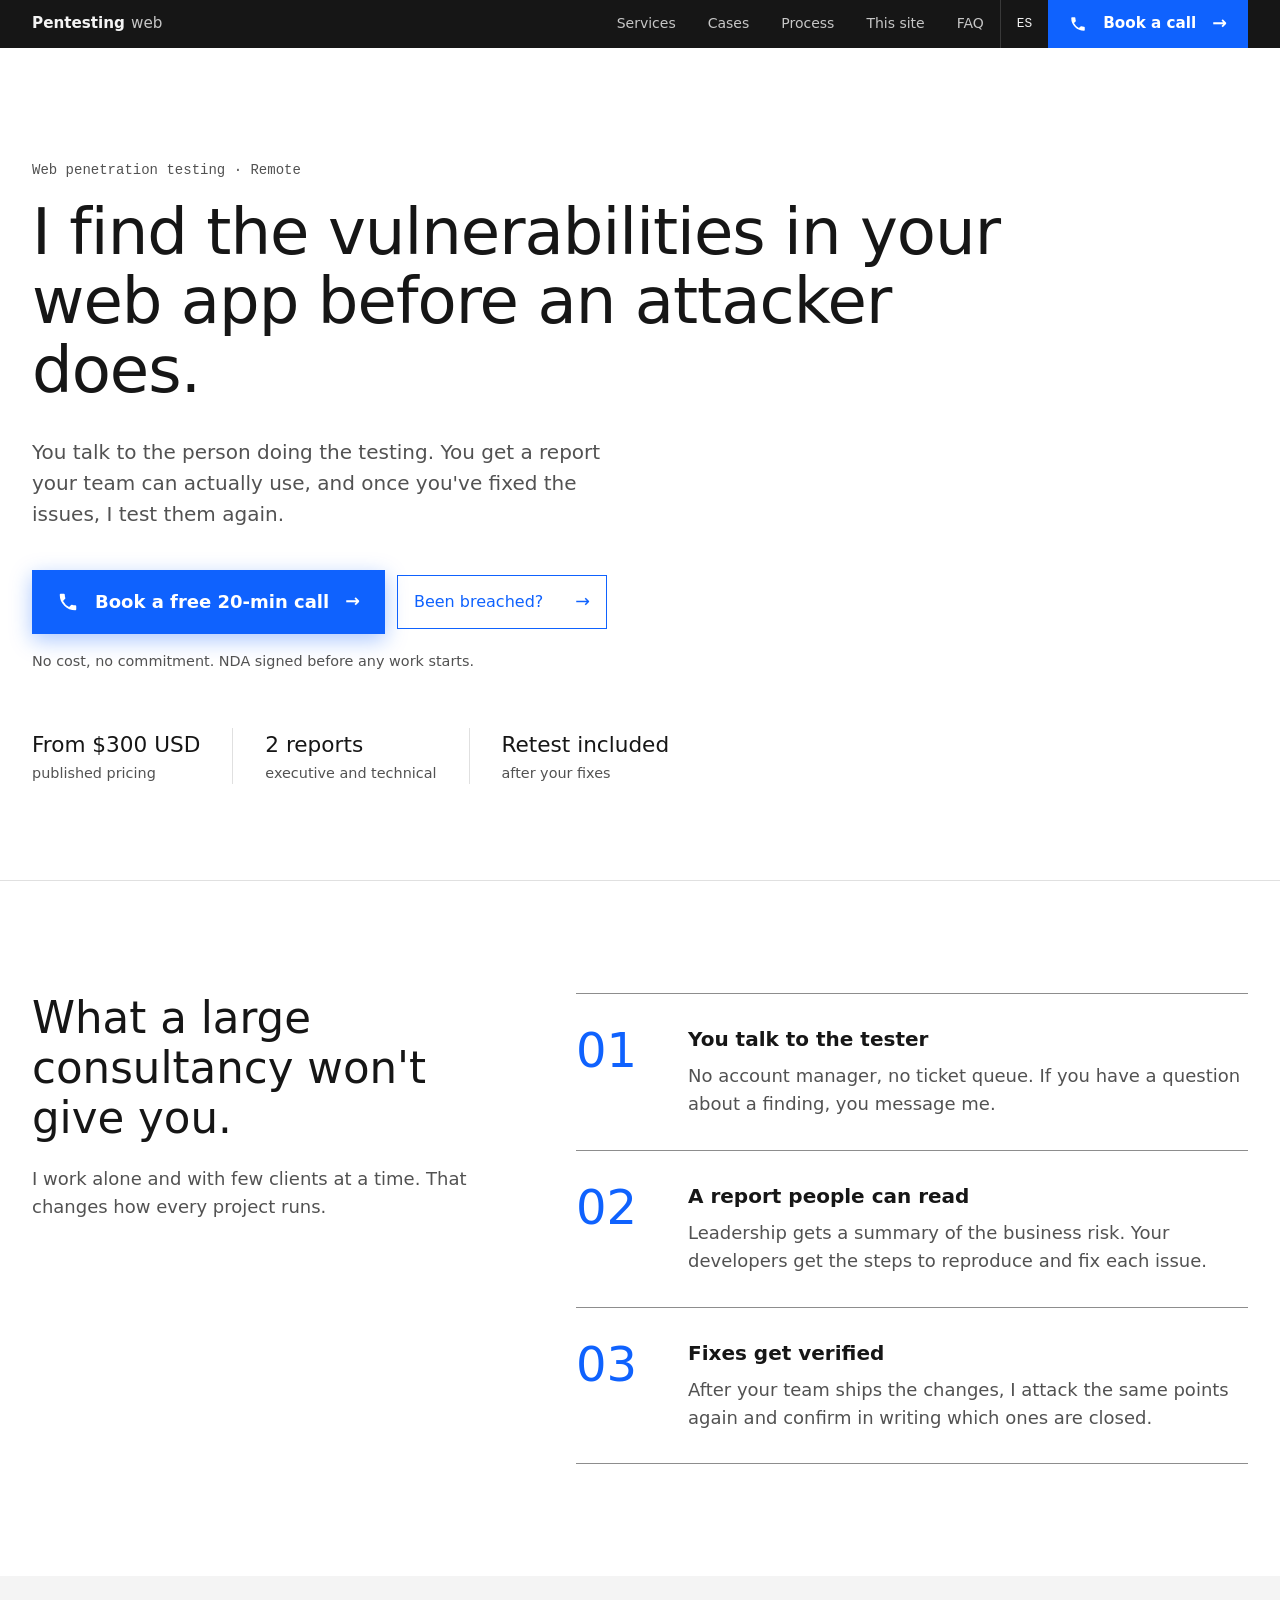
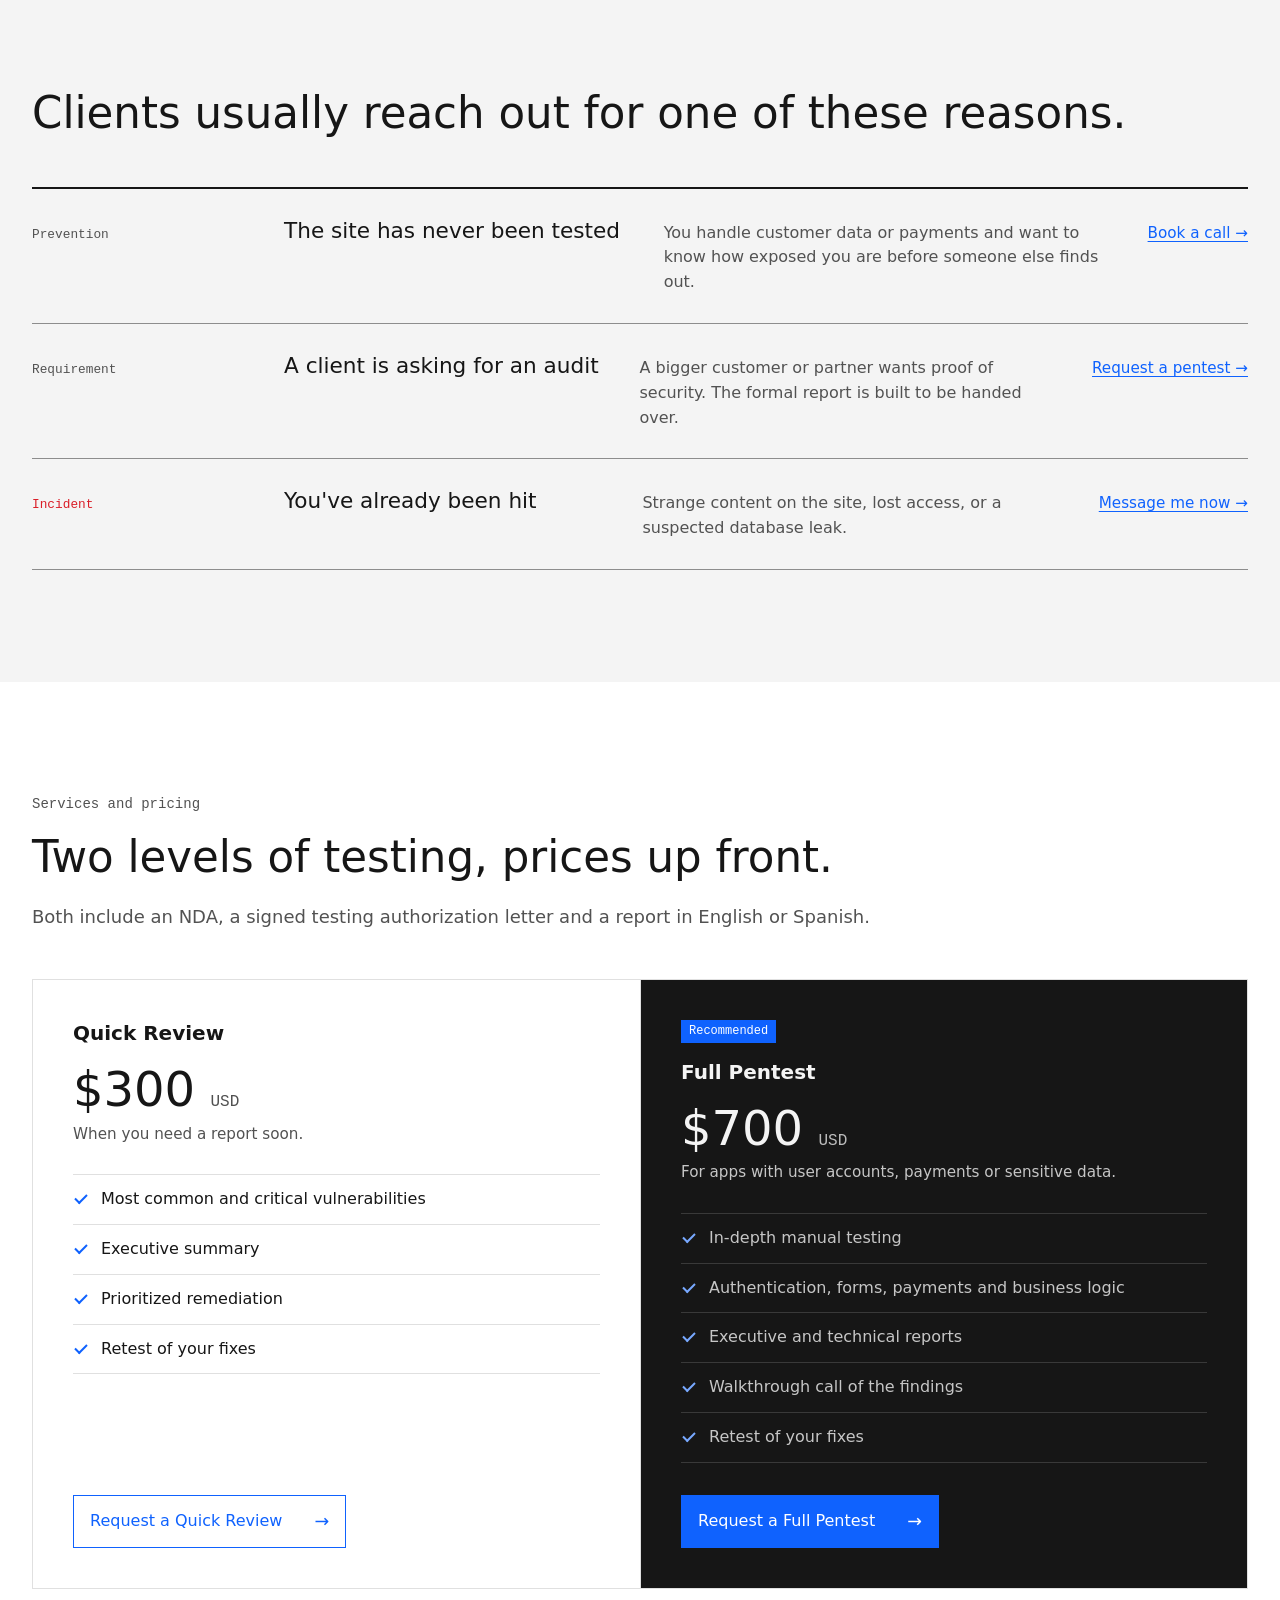
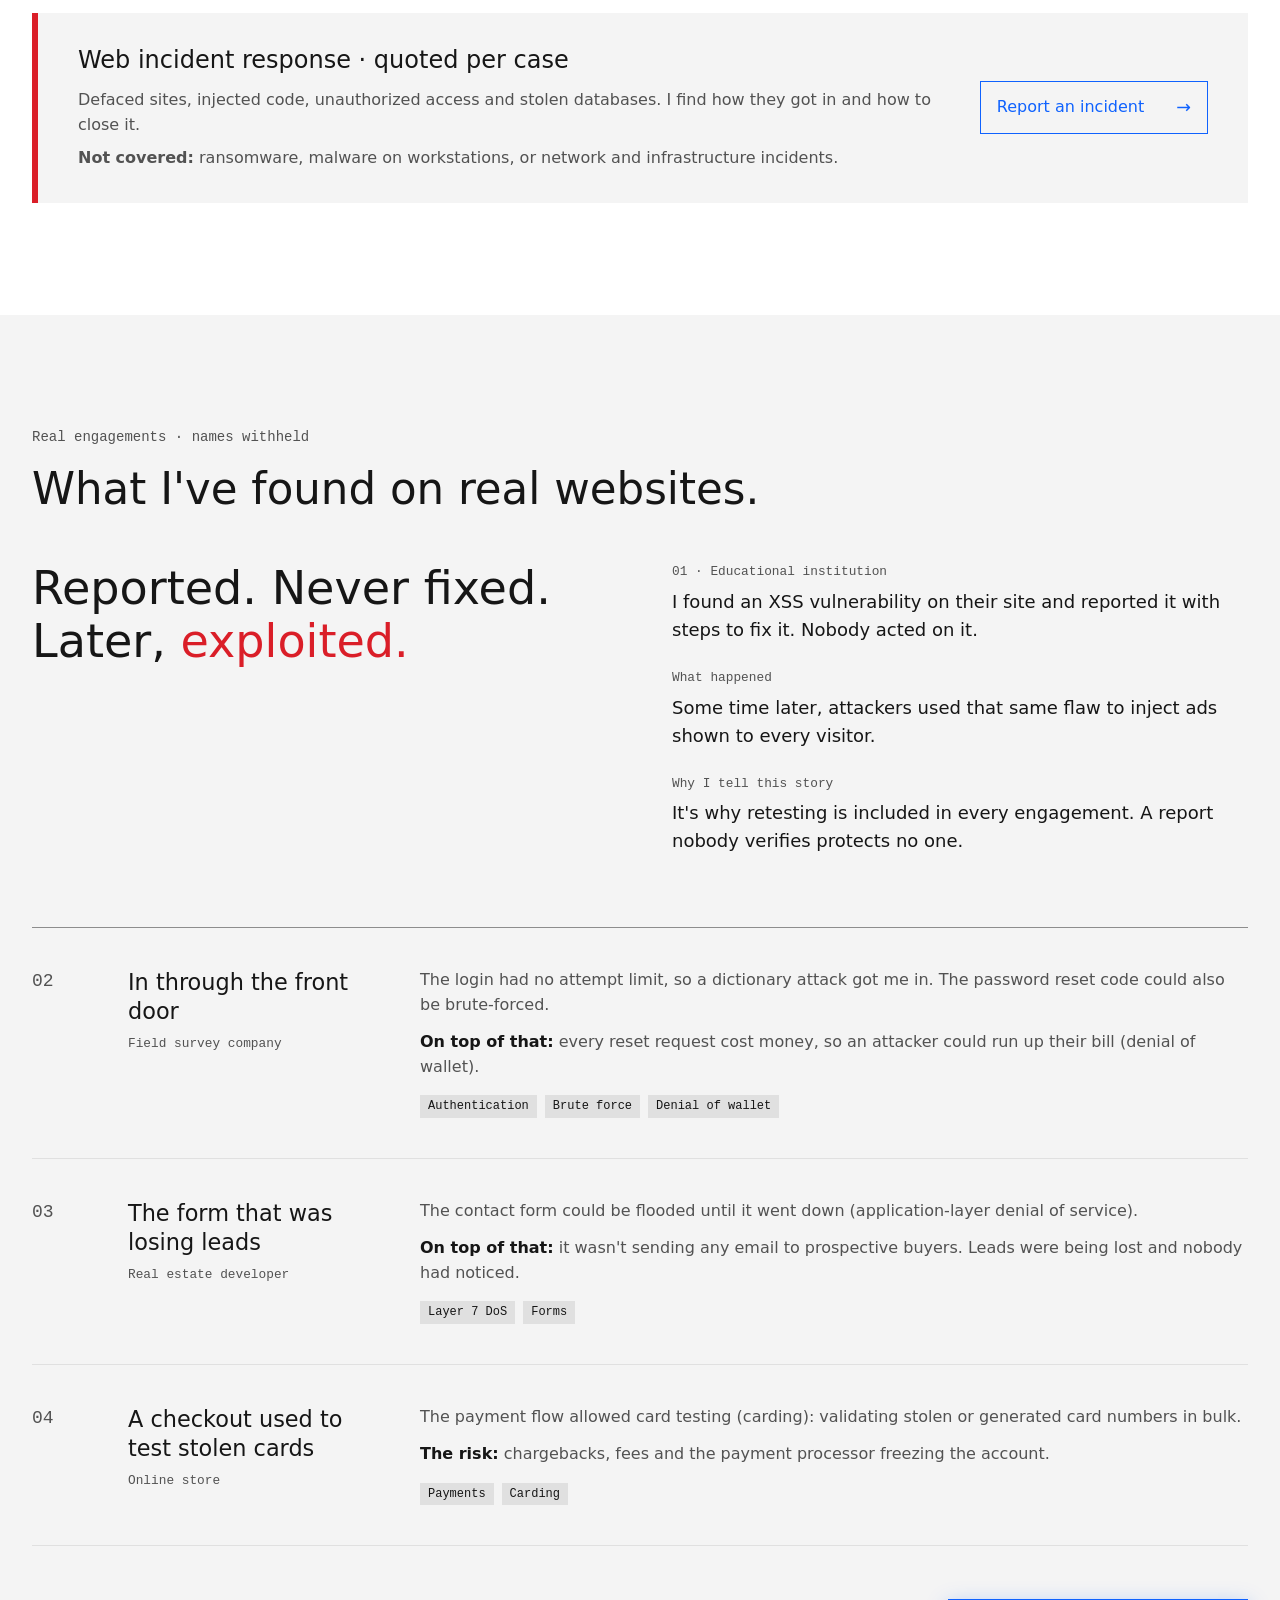
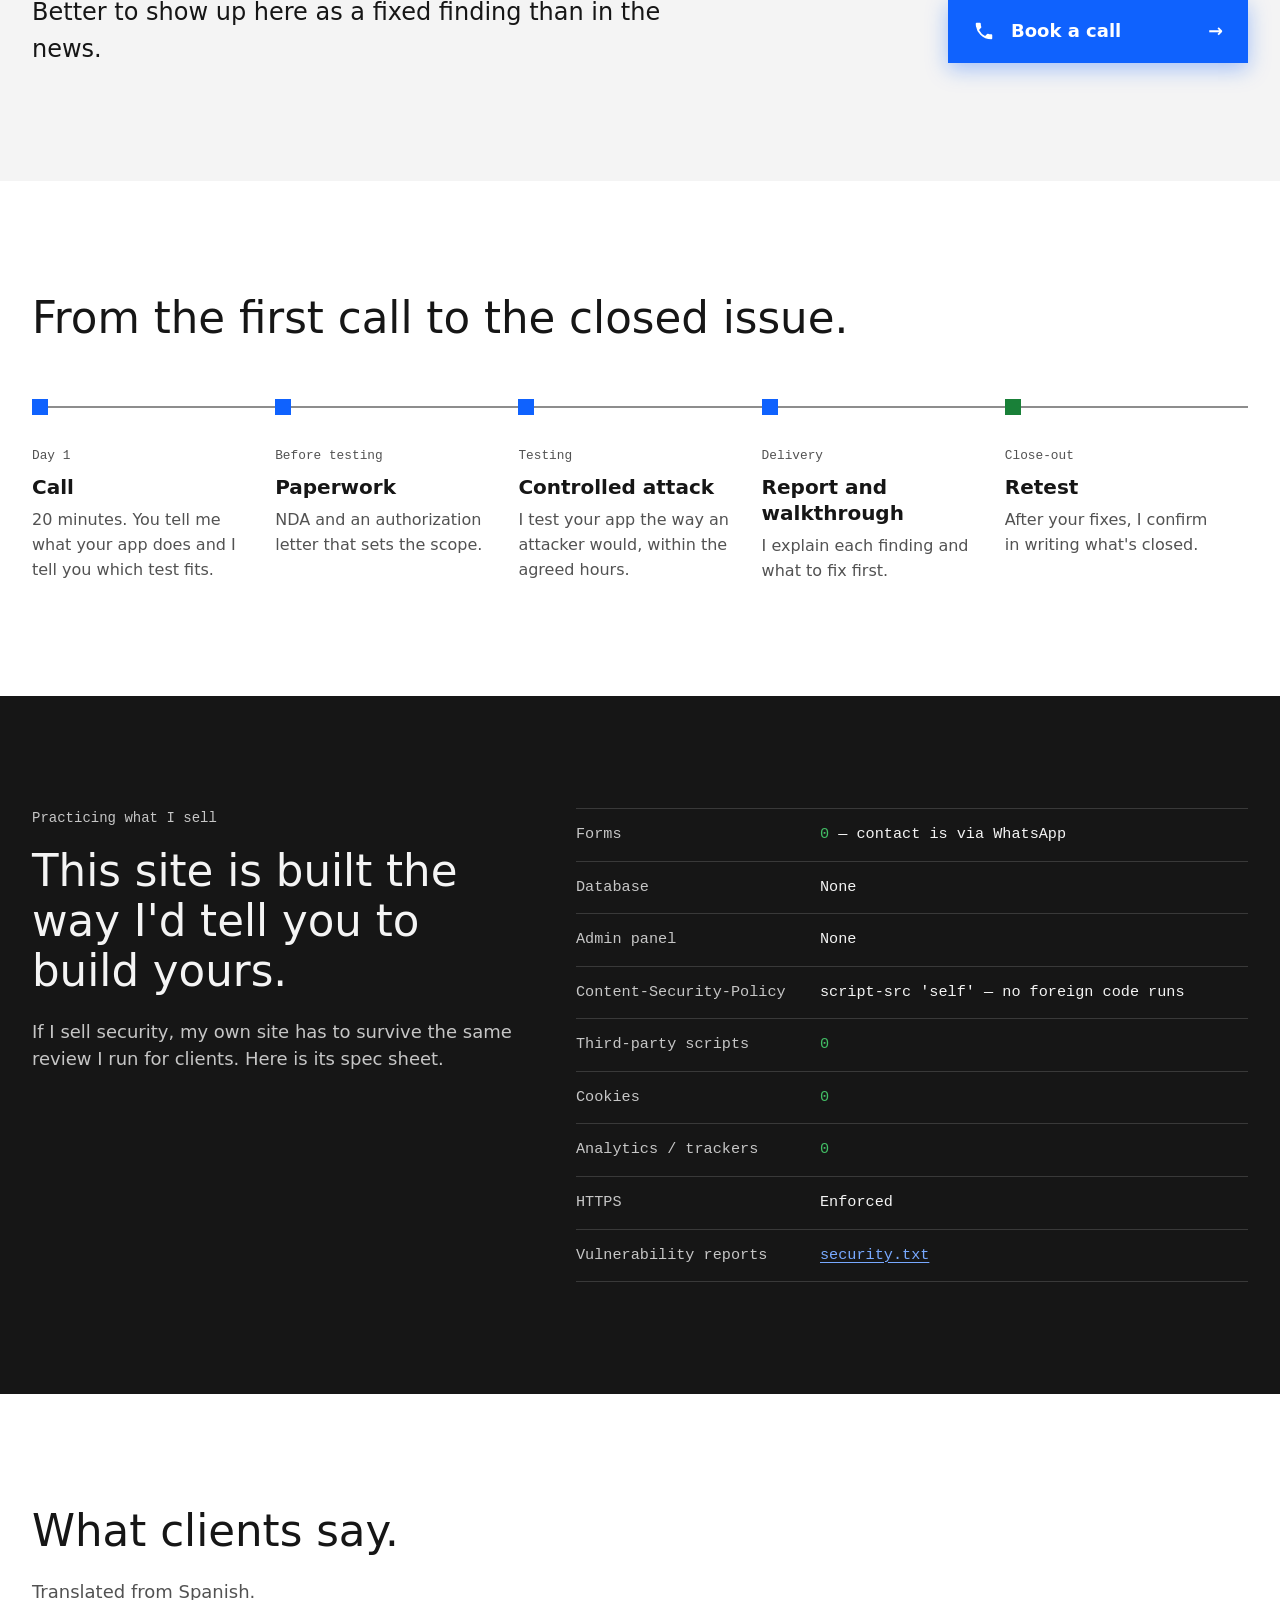
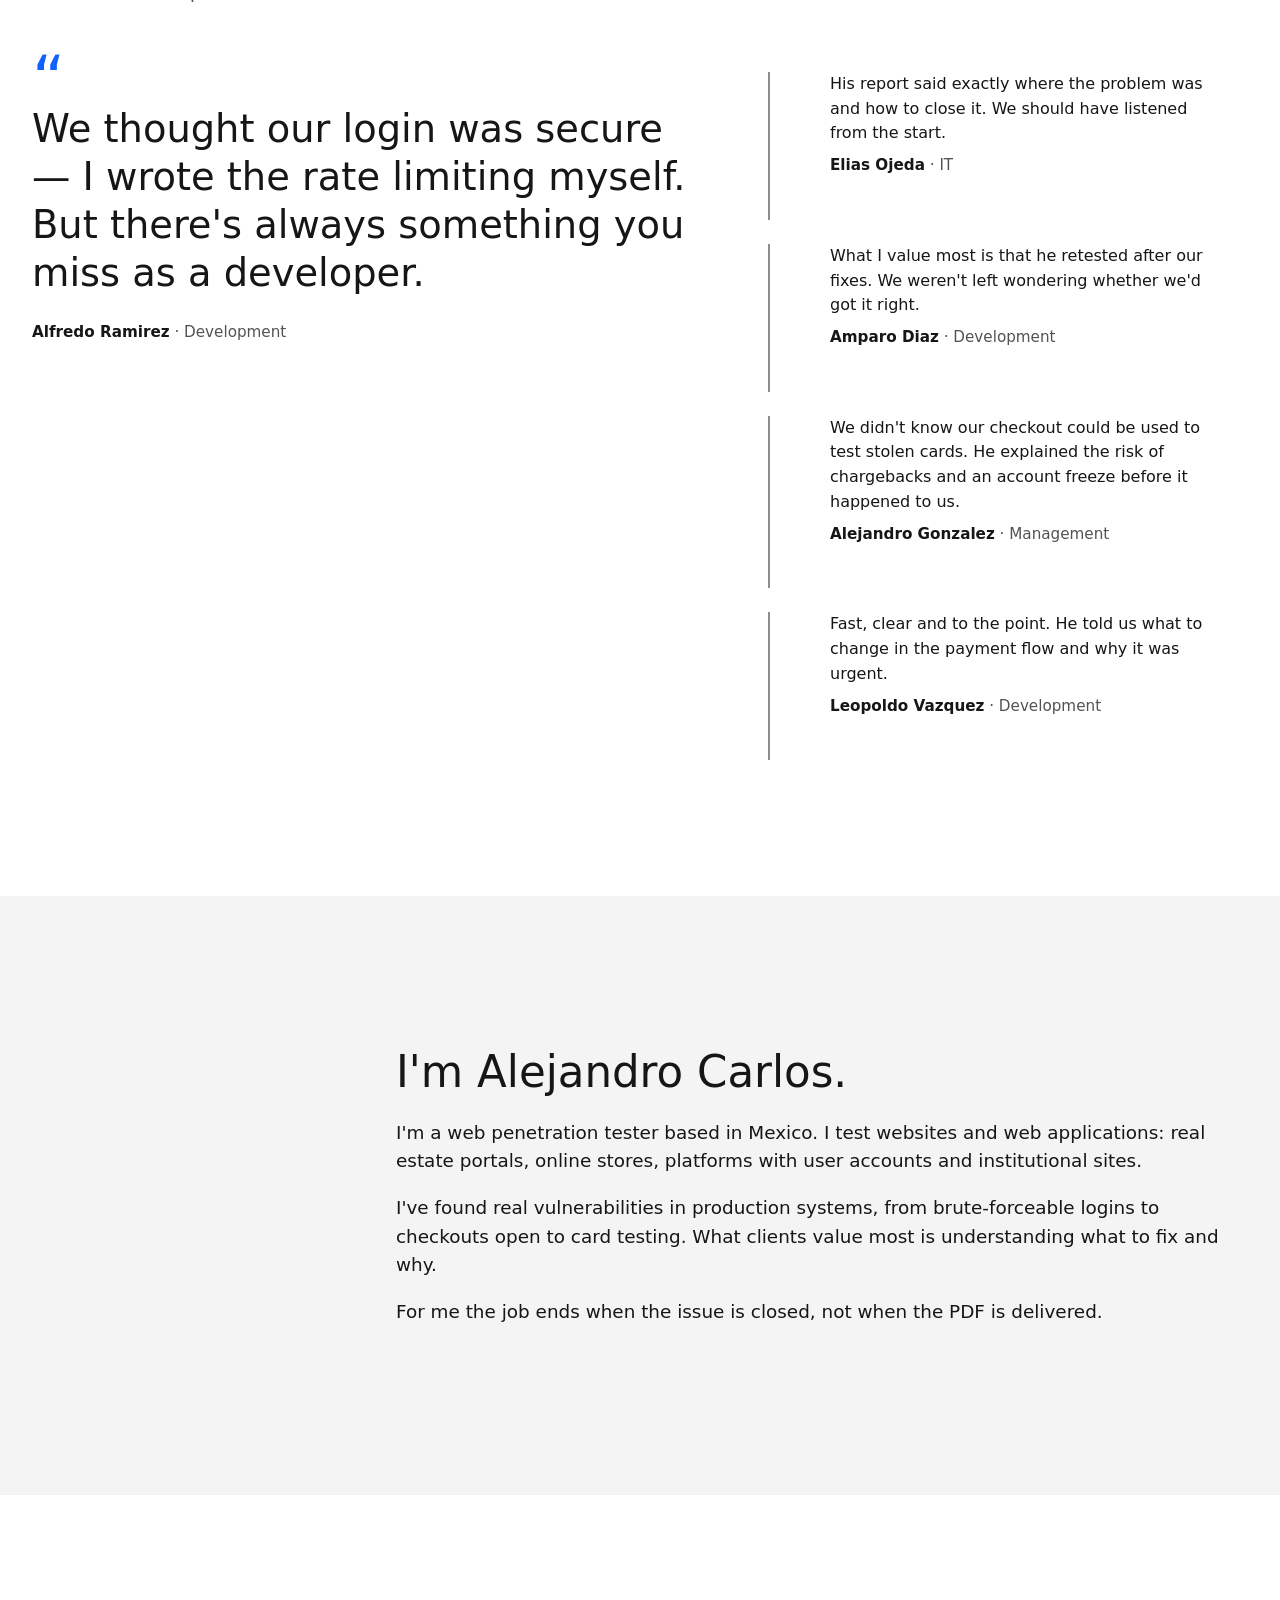
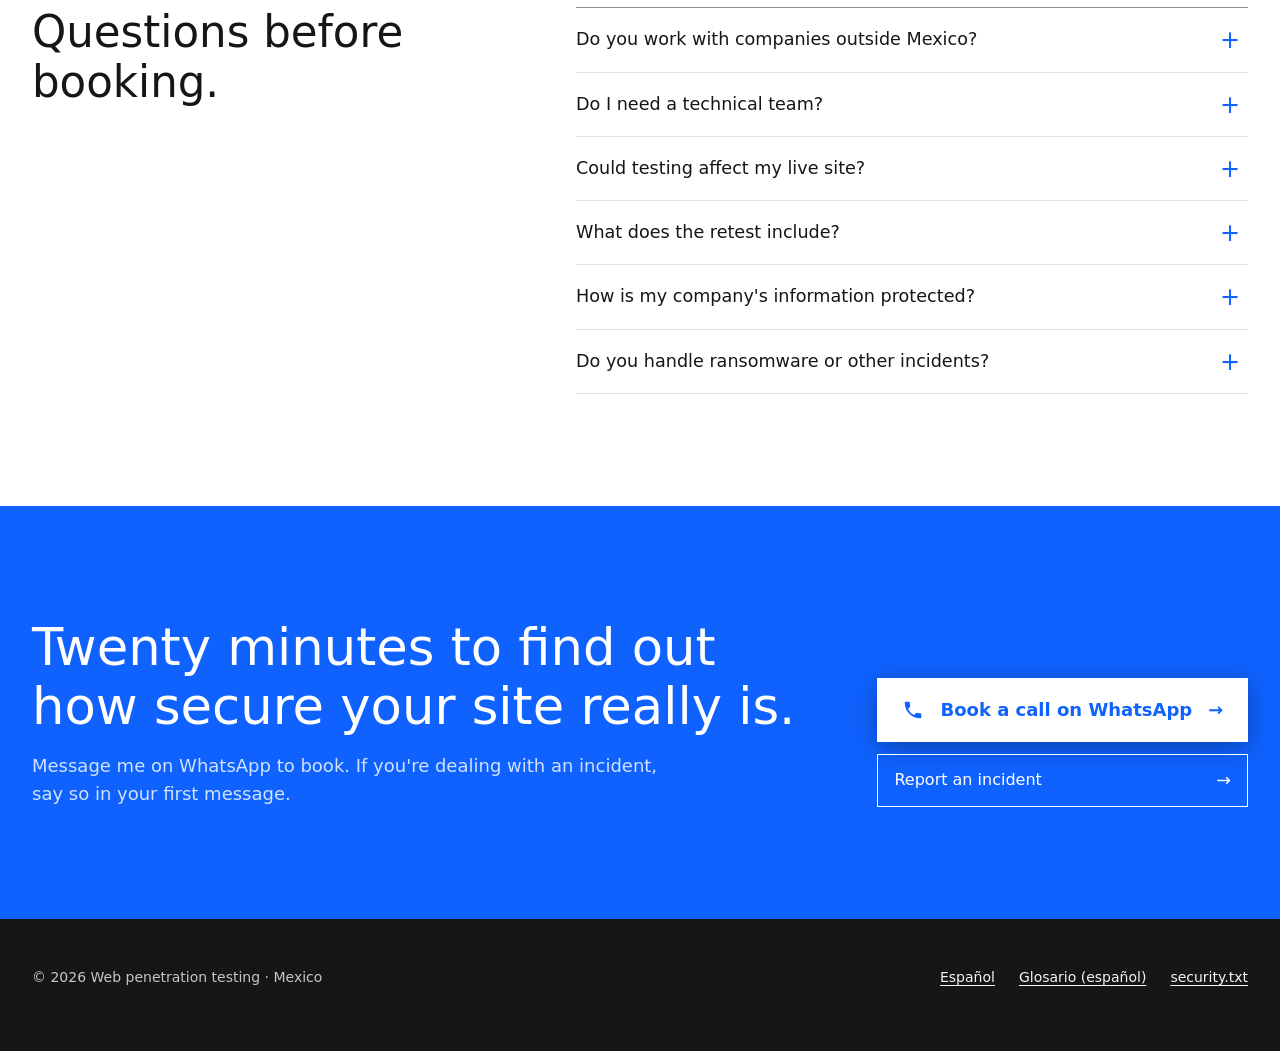
==== en/index.html @ 3a67320a "Rediseño, versión en inglés, glosario, foto y WhatsApp - Secciones con composiciones distintas en lu" ====
<!doctype html>
<html lang="en">
<head>
  <meta charset="utf-8">
  <meta name="viewport" content="width=device-width, initial-scale=1">
  <meta http-equiv="Content-Security-Policy" content="default-src 'none'; script-src 'self'; style-src 'self' https://fonts.googleapis.com; font-src https://fonts.gstatic.com; img-src 'self'; base-uri 'none'; form-action 'none'; upgrade-insecure-requests">
  <meta name="referrer" content="strict-origin-when-cross-origin">
  <title>Web Application Penetration Testing | Alejandro Carlos</title>
  <meta name="description" content="Manual web application penetration testing for small and mid-sized companies. Direct contact with the tester, clear reports and free retesting of every fix. Remote, worldwide.">
  <meta name="theme-color" content="#161616">
  <meta property="og:type" content="website">
  <meta property="og:locale" content="en_US">
  <meta property="og:title" content="Web Application Penetration Testing">
  <meta property="og:description" content="I find the vulnerabilities in your web application before an attacker does. Clear reports, retesting included.">
  <link rel="preconnect" href="https://fonts.googleapis.com">
  <link rel="preconnect" href="https://fonts.gstatic.com" crossorigin>
  <link href="https://fonts.googleapis.com/css2?family=IBM+Plex+Mono:wght@400;600&family=IBM+Plex+Sans:wght@300;400;600&display=swap" rel="stylesheet">
  <link rel="stylesheet" href="../styles.css">
  <script type="application/ld+json">
  {
    "@context": "https://schema.org",
    "@type": "ProfessionalService",
    "name": "Alejandro Carlos · Web Penetration Testing",
    "description": "Web application penetration testing, quick security reviews and web incident response.",
    "founder": { "@type": "Person", "name": "Alejandro Carlos", "jobTitle": "Web Penetration Tester" },
    "areaServed": "Worldwide",
    "priceRange": "$300 – $700 USD",
    "knowsLanguage": ["en", "es"]
  }
  </script>
</head>
<body>
  <a class="skip-link" href="#content">Skip to content</a>

  <header class="site-header">
    <div class="container header-inner">
      <a class="brand" href="index.html" aria-label="Home"><strong>Pentesting</strong><span>web</span></a>
      <nav class="nav" aria-label="Main">
        <ul class="nav-links">
          <li><a href="#services">Services</a></li>
          <li><a href="#cases">Cases</a></li>
          <li><a href="#process">Process</a></li>
          <li><a href="#this-site">This site</a></li>
          <li><a href="#faq">FAQ</a></li>
        </ul>
        <a class="lang" href="../index.html" hreflang="es-MX" lang="es" aria-label="Versión en español">ES</a>
        <a class="btn btn-primary btn-sm btn-cta" href="#contact" data-wa="llamada"><svg class="icon" viewBox="0 0 24 24" aria-hidden="true" focusable="false"><path d="M6.6 10.8a15.1 15.1 0 0 0 6.6 6.6l2.2-2.2a1 1 0 0 1 1-.25c1.1.37 2.3.57 3.6.57a1 1 0 0 1 1 1V20a1 1 0 0 1-1 1A17 17 0 0 1 3 4a1 1 0 0 1 1-1h3.5a1 1 0 0 1 1 1c0 1.25.2 2.45.57 3.57a1 1 0 0 1-.25 1z"/></svg><span>Book a call</span></a>
      </nav>
    </div>
  </header>

  <main id="content">

    <section class="hero" aria-labelledby="hero-title">
      <div class="container hero-solo">
        <div class="hero-copy">
          <p class="kicker">Web penetration testing · Remote</p>
          <h1 id="hero-title">I find the vulnerabilities in your web app before an attacker does.</h1>
          <p class="hero-lead">You talk to the person doing the testing. You get a report your team can actually use, and once you've fixed the issues, I test them again.</p>
          <div class="actions">
            <a class="btn btn-primary btn-cta btn-pulse" href="#contact" data-wa="llamada"><svg class="icon" viewBox="0 0 24 24" aria-hidden="true" focusable="false"><path d="M6.6 10.8a15.1 15.1 0 0 0 6.6 6.6l2.2-2.2a1 1 0 0 1 1-.25c1.1.37 2.3.57 3.6.57a1 1 0 0 1 1 1V20a1 1 0 0 1-1 1A17 17 0 0 1 3 4a1 1 0 0 1 1-1h3.5a1 1 0 0 1 1 1c0 1.25.2 2.45.57 3.57a1 1 0 0 1-.25 1z"/></svg><span>Book a free 20-min call</span></a>
            <a class="btn btn-ghost" href="#contact" data-wa="incidente">Been breached?</a>
          </div>
          <p class="hero-note">No cost, no commitment. NDA signed before any work starts.</p>
          <ul class="facts">
            <li><strong>From $300 USD</strong>published pricing</li>
            <li><strong>2 reports</strong>executive and technical</li>
            <li><strong>Retest included</strong>after your fixes</li>
          </ul>
        </div>
      </div>
    </section>

    <section aria-labelledby="why-title">
      <div class="container split">
        <div class="split-sticky">
          <h2 id="why-title">What a large consultancy won't give you.</h2>
          <p class="muted">I work alone and with few clients at a time. That changes how every project runs.</p>
        </div>
        <ol class="numbered">
          <li><div><h3>You talk to the tester</h3><p>No account manager, no ticket queue. If you have a question about a finding, you message me.</p></div></li>
          <li><div><h3>A report people can read</h3><p>Leadership gets a summary of the business risk. Your developers get the steps to reproduce and fix each issue.</p></div></li>
          <li><div><h3>Fixes get verified</h3><p>After your team ships the changes, I attack the same points again and confirm in writing which ones are closed.</p></div></li>
        </ol>
      </div>
    </section>

    <section class="section-alt" aria-labelledby="when-title">
      <div class="container">
        <h2 id="when-title">Clients usually reach out for one of these reasons.</h2>
        <div class="rows">
          <div class="row">
            <span class="tag">Prevention</span>
            <h3>The site has never been tested</h3>
            <p>You handle customer data or payments and want to know how exposed you are before someone else finds out.</p>
            <a href="#contact" data-wa="llamada">Book a call →</a>
          </div>
          <div class="row">
            <span class="tag">Requirement</span>
            <h3>A client is asking for an audit</h3>
            <p>A bigger customer or partner wants proof of security. The formal report is built to be handed over.</p>
            <a href="#contact" data-wa="completo">Request a pentest →</a>
          </div>
          <div class="row urgent">
            <span class="tag">Incident</span>
            <h3>You've already been hit</h3>
            <p>Strange content on the site, lost access, or a suspected database leak.</p>
            <a href="#contact" data-wa="incidente">Message me now →</a>
          </div>
        </div>
      </div>
    </section>

    <section id="services" aria-labelledby="services-title">
      <div class="container">
        <p class="kicker">Services and pricing</p>
        <h2 id="services-title">Two levels of testing, prices up front.</h2>
        <p class="muted">Both include an NDA, a signed testing authorization letter and a report in English or Spanish.</p>
        <div class="pricing">
          <article class="plan">
            <h3>Quick Review</h3>
            <p class="price">$300 <small>USD</small></p>
            <p class="price-note">When you need a report soon.</p>
            <ul class="includes">
              <li>Most common and critical vulnerabilities</li>
              <li>Executive summary</li>
              <li>Prioritized remediation</li>
              <li>Retest of your fixes</li>
            </ul>
            <a class="btn btn-ghost" href="#contact" data-wa="rapida">Request a Quick Review</a>
          </article>
          <article class="plan plan-dark">
            <span class="tag-blue">Recommended</span>
            <h3>Full Pentest</h3>
            <p class="price">$700 <small>USD</small></p>
            <p class="price-note">For apps with user accounts, payments or sensitive data.</p>
            <ul class="includes">
              <li>In-depth manual testing</li>
              <li>Authentication, forms, payments and business logic</li>
              <li>Executive and technical reports</li>
              <li>Walkthrough call of the findings</li>
              <li>Retest of your fixes</li>
            </ul>
            <a class="btn btn-primary" href="#contact" data-wa="completo">Request a Full Pentest</a>
          </article>
        </div>
        <div class="incident">
          <div>
            <h3>Web incident response · quoted per case</h3>
            <p>Defaced sites, injected code, unauthorized access and stolen databases. I find how they got in and how to close it.</p>
            <p><strong>Not covered:</strong> ransomware, malware on workstations, or network and infrastructure incidents.</p>
          </div>
          <a class="btn btn-ghost" href="#contact" data-wa="incidente">Report an incident</a>
        </div>
      </div>
    </section>

    <section id="cases" class="section-alt" aria-labelledby="cases-title">
      <div class="container">
        <p class="kicker">Real engagements · names withheld</p>
        <h2 id="cases-title">What I've found on real websites.</h2>
        <div class="feature-case">
          <p class="pull">Reported. Never fixed. Later, <em>exploited.</em></p>
          <dl>
            <dt>01 · Educational institution</dt>
            <dd>I found an XSS vulnerability on their site and reported it with steps to fix it. Nobody acted on it.</dd>
            <dt>What happened</dt>
            <dd>Some time later, attackers used that same flaw to inject ads shown to every visitor.</dd>
            <dt>Why I tell this story</dt>
            <dd>It's why retesting is included in every engagement. A report nobody verifies protects no one.</dd>
          </dl>
        </div>
        <ol class="case-list">
          <li class="case-item">
            <span class="num">02</span>
            <div><h3>In through the front door</h3><span class="sector">Field survey company</span></div>
            <div>
              <p>The login had no attempt limit, so a dictionary attack got me in. The password reset code could also be brute-forced.</p>
              <p><strong>On top of that:</strong> every reset request cost money, so an attacker could run up their bill (denial of wallet).</p>
              <ul class="tags" aria-label="Topics"><li>Authentication</li><li>Brute force</li><li>Denial of wallet</li></ul>
            </div>
          </li>
          <li class="case-item">
            <span class="num">03</span>
            <div><h3>The form that was losing leads</h3><span class="sector">Real estate developer</span></div>
            <div>
              <p>The contact form could be flooded until it went down (application-layer denial of service).</p>
              <p><strong>On top of that:</strong> it wasn't sending any email to prospective buyers. Leads were being lost and nobody had noticed.</p>
              <ul class="tags" aria-label="Topics"><li>Layer 7 DoS</li><li>Forms</li></ul>
            </div>
          </li>
          <li class="case-item">
            <span class="num">04</span>
            <div><h3>A checkout used to test stolen cards</h3><span class="sector">Online store</span></div>
            <div>
              <p>The payment flow allowed card testing (carding): validating stolen or generated card numbers in bulk.</p>
              <p><strong>The risk:</strong> chargebacks, fees and the payment processor freezing the account.</p>
              <ul class="tags" aria-label="Topics"><li>Payments</li><li>Carding</li></ul>
            </div>
          </li>
        </ol>
        <div class="next-case">
          <p>Better to show up here as a fixed finding than in the news.</p>
          <a class="btn btn-primary btn-cta" href="#contact" data-wa="llamada"><svg class="icon" viewBox="0 0 24 24" aria-hidden="true" focusable="false"><path d="M6.6 10.8a15.1 15.1 0 0 0 6.6 6.6l2.2-2.2a1 1 0 0 1 1-.25c1.1.37 2.3.57 3.6.57a1 1 0 0 1 1 1V20a1 1 0 0 1-1 1A17 17 0 0 1 3 4a1 1 0 0 1 1-1h3.5a1 1 0 0 1 1 1c0 1.25.2 2.45.57 3.57a1 1 0 0 1-.25 1z"/></svg><span>Book a call</span></a>
        </div>
      </div>
    </section>

    <section id="process" aria-labelledby="process-title">
      <div class="container">
        <h2 id="process-title">From the first call to the closed issue.</h2>
        <ol class="timeline">
          <li><span class="step">Day 1</span><h3>Call</h3><p>20 minutes. You tell me what your app does and I tell you which test fits.</p></li>
          <li><span class="step">Before testing</span><h3>Paperwork</h3><p>NDA and an authorization letter that sets the scope.</p></li>
          <li><span class="step">Testing</span><h3>Controlled attack</h3><p>I test your app the way an attacker would, within the agreed hours.</p></li>
          <li><span class="step">Delivery</span><h3>Report and walkthrough</h3><p>I explain each finding and what to fix first.</p></li>
          <li><span class="step">Close-out</span><h3>Retest</h3><p>After your fixes, I confirm in writing what's closed.</p></li>
        </ol>
      </div>
    </section>

    <section id="this-site" class="inverse" aria-labelledby="site-title">
      <div class="container spec-wrap">
        <div>
          <p class="kicker">Practicing what I sell</p>
          <h2 id="site-title">This site is built the way I'd tell you to build yours.</h2>
          <p class="muted">If I sell security, my own site has to survive the same review I run for clients. Here is its spec sheet.</p>
        </div>
        <dl class="spec">
          <div><dt>Forms</dt><dd><span class="good">0</span> — contact is via WhatsApp</dd></div>
          <div><dt>Database</dt><dd>None</dd></div>
          <div><dt>Admin panel</dt><dd>None</dd></div>
          <div><dt>Content-Security-Policy</dt><dd>script-src 'self' — no foreign code runs</dd></div>
          <div><dt>Third-party scripts</dt><dd><span class="good">0</span></dd></div>
          <div><dt>Cookies</dt><dd><span class="good">0</span></dd></div>
          <div><dt>Analytics / trackers</dt><dd><span class="good">0</span></dd></div>
          <div><dt>HTTPS</dt><dd>Enforced</dd></div>
          <div><dt>Vulnerability reports</dt><dd><a href="../.well-known/security.txt">security.txt</a></dd></div>
        </dl>
      </div>
    </section>

    <section aria-labelledby="quotes-title">
      <div class="container">
        <h2 id="quotes-title">What clients say.</h2>
        <p class="muted">Translated from Spanish.</p>
        <div class="quotes">
          <figure class="big-quote">
            <blockquote>We thought our login was secure — I wrote the rate limiting myself. But there's always something you miss as a developer.</blockquote>
            <figcaption class="cite"><strong>Alfredo Ramirez</strong> · Development</figcaption>
          </figure>
          <ul class="small-quotes">
            <li><figure><blockquote>His report said exactly where the problem was and how to close it. We should have listened from the start.</blockquote><figcaption class="cite"><strong>Elias Ojeda</strong> · IT</figcaption></figure></li>
            <li><figure><blockquote>What I value most is that he retested after our fixes. We weren't left wondering whether we'd got it right.</blockquote><figcaption class="cite"><strong>Amparo Diaz</strong> · Development</figcaption></figure></li>
            <li><figure><blockquote>We didn't know our checkout could be used to test stolen cards. He explained the risk of chargebacks and an account freeze before it happened to us.</blockquote><figcaption class="cite"><strong>Alejandro Gonzalez</strong> · Management</figcaption></figure></li>
            <li><figure><blockquote>Fast, clear and to the point. He told us what to change in the payment flow and why it was urgent.</blockquote><figcaption class="cite"><strong>Leopoldo Vazquez</strong> · Development</figcaption></figure></li>
          </ul>
        </div>
      </div>
    </section>

    <section class="section-alt about" aria-labelledby="about-title">
      <div class="container split">
        <img class="about-photo" src="../img/alejandro-carlos.jpg" alt="Portrait of Alejandro Carlos" width="720" height="900" loading="lazy">
        <div>
          <h2 id="about-title">I'm Alejandro Carlos.</h2>
          <p>I'm a web penetration tester based in Mexico. I test websites and web applications: real estate portals, online stores, platforms with user accounts and institutional sites.</p>
          <p>I've found real vulnerabilities in production systems, from brute-forceable logins to checkouts open to card testing. What clients value most is understanding what to fix and why.</p>
          <p>For me the job ends when the issue is closed, not when the PDF is delivered.</p>
        </div>
      </div>
    </section>

    <section id="faq" aria-labelledby="faq-title">
      <div class="container split">
        <div class="split-sticky">
          <h2 id="faq-title">Questions before booking.</h2>
        </div>
        <div class="faq">
          <details>
            <summary>Do you work with companies outside Mexico?</summary>
            <p>Yes. Everything is done remotely. I'm on Central Time (UTC−6) and work in English and Spanish.</p>
          </details>
          <details>
            <summary>Do I need a technical team?</summary>
            <p>No. The executive summary is written for leadership. The technical report goes to your developer or agency.</p>
          </details>
          <details>
            <summary>Could testing affect my live site?</summary>
            <p>Scope and testing hours are agreed in writing. Anything that could affect availability is only done with your explicit approval.</p>
          </details>
          <details>
            <summary>What does the retest include?</summary>
            <p>After your fixes, I test every finding again and confirm in writing which ones are closed.</p>
          </details>
          <details>
            <summary>How is my company's information protected?</summary>
            <p>We sign an NDA before any testing. Findings are only shared with the people you designate.</p>
          </details>
          <details>
            <summary>Do you handle ransomware or other incidents?</summary>
            <p>No. Only incidents on websites and web applications: injected code, unauthorized access and stolen databases.</p>
          </details>
        </div>
      </div>
    </section>

    <section id="contact" class="cta-band" aria-labelledby="contact-title">
      <div class="container cta-grid">
        <div>
          <h2 id="contact-title">Twenty minutes to find out how secure your site really is.</h2>
          <p>Message me on WhatsApp to book. If you're dealing with an incident, say so in your first message.</p>
        </div>
        <div class="actions">
          <a class="btn btn-primary btn-cta" href="#contact" data-wa="llamada"><svg class="icon" viewBox="0 0 24 24" aria-hidden="true" focusable="false"><path d="M6.6 10.8a15.1 15.1 0 0 0 6.6 6.6l2.2-2.2a1 1 0 0 1 1-.25c1.1.37 2.3.57 3.6.57a1 1 0 0 1 1 1V20a1 1 0 0 1-1 1A17 17 0 0 1 3 4a1 1 0 0 1 1-1h3.5a1 1 0 0 1 1 1c0 1.25.2 2.45.57 3.57a1 1 0 0 1-.25 1z"/></svg><span>Book a call on WhatsApp</span></a>
          <a class="btn btn-ghost" href="#contact" data-wa="incidente">Report an incident</a>
        </div>
      </div>
    </section>
  </main>

  <div class="mobile-cta"><a class="btn btn-primary btn-cta" href="#contact" data-wa="llamada"><svg class="icon" viewBox="0 0 24 24" aria-hidden="true" focusable="false"><path d="M6.6 10.8a15.1 15.1 0 0 0 6.6 6.6l2.2-2.2a1 1 0 0 1 1-.25c1.1.37 2.3.57 3.6.57a1 1 0 0 1 1 1V20a1 1 0 0 1-1 1A17 17 0 0 1 3 4a1 1 0 0 1 1-1h3.5a1 1 0 0 1 1 1c0 1.25.2 2.45.57 3.57a1 1 0 0 1-.25 1z"/></svg><span>Book a free call</span></a></div>

  <footer class="site-footer">
    <div class="container footer-inner">
      <p>© <span id="year">2026</span> Web penetration testing · Mexico</p>
      <ul class="footer-links" aria-label="Links">
        <li><a href="../index.html" hreflang="es-MX" lang="es">Español</a></li>
        <li><a href="../glosario.html" hreflang="es" lang="es">Glosario (español)</a></li>
        <li><a href="../.well-known/security.txt">security.txt</a></li>
      </ul>
    </div>
  </footer>

  <script src="../main.js" defer></script>
</body>
</html>
---- styles.css ----
/* ==========================================================
   Pentesting web — estilo corporativo sobrio
   IBM Plex · azul #0F62FE · esquinas rectas
   Cada sección usa una composición propia (no plantillas repetidas).
   ========================================================== */

:root {
  --bg: #FFFFFF;
  --layer: #F4F4F4;
  --layer-2: #E0E0E0;
  --text: #161616;
  --muted: #525252;
  --border: #E0E0E0;
  --border-strong: #8D8D8D;
  --primary: #0F62FE;
  --primary-hover: #0043CE;
  --primary-ink: #FFFFFF;
  --link: #0F62FE;
  --alert: #DA1E28;
  --ok: #198038;

  --font-sans: "IBM Plex Sans", "Helvetica Neue", system-ui, sans-serif;
  --font-mono: "IBM Plex Mono", ui-monospace, monospace;
  --max: 1312px;
  color-scheme: light;
}
@media (prefers-color-scheme: dark) {
  :root:not([data-theme="light"]) {
    --bg: #161616; --layer: #262626; --layer-2: #393939;
    --text: #F4F4F4; --muted: #C6C6C6; --border: #393939; --border-strong: #6F6F6F;
    --link: #78A9FF; --alert: #FF8389; --ok: #42BE65;
    color-scheme: dark;
  }
}
:root[data-theme="dark"] {
  --bg: #161616; --layer: #262626; --layer-2: #393939;
  --text: #F4F4F4; --muted: #C6C6C6; --border: #393939; --border-strong: #6F6F6F;
  --link: #78A9FF; --alert: #FF8389; --ok: #42BE65;
  color-scheme: dark;
}

*, *::before, *::after { box-sizing: border-box; }
html { scroll-behavior: smooth; }
@media (prefers-reduced-motion: reduce) { html { scroll-behavior: auto; } }
body {
  margin: 0; background: var(--bg); color: var(--text);
  font-family: var(--font-sans); font-size: 1.125rem; line-height: 1.55;
  -webkit-font-smoothing: antialiased;
}
img, svg { max-width: 100%; display: block; }
h1, h2, h3 { margin: 0 0 .5em; }
h1 { font-size: clamp(2.4rem, 5.2vw, 4rem); font-weight: 300; line-height: 1.08; letter-spacing: -0.015em; }
h2 { font-size: clamp(1.9rem, 3.4vw, 2.75rem); font-weight: 300; line-height: 1.15; }
h3 { font-size: 1.25rem; font-weight: 600; line-height: 1.3; }
p { margin: 0 0 1em; }
a { color: var(--link); text-underline-offset: 3px; }
a:hover { color: var(--primary-hover); }
:focus-visible { outline: 2px solid var(--primary); outline-offset: 2px; }
.mono { font-family: var(--font-mono); }
.muted { color: var(--muted); }

.skip-link {
  position: absolute; left: 16px; top: -100px; z-index: 100;
  background: var(--primary); color: var(--primary-ink); padding: 12px 16px; font-weight: 600;
}
.skip-link:focus { top: 8px; color: var(--primary-ink); }

.container { width: 100%; max-width: var(--max); margin: 0 auto; padding: 0 16px; }
@media (min-width: 672px) { .container { padding: 0 32px; } }

section { padding: 112px 0; }
@media (max-width: 672px) { section { padding: 72px 0; } }
.section-alt { background: var(--layer); }
.kicker { font-family: var(--font-mono); font-size: .875rem; color: var(--muted); margin: 0 0 16px; }

/* ---------- Header ---------- */
.site-header { position: sticky; top: 0; z-index: 50; background: #161616; color: #F4F4F4; }
.header-inner { display: flex; align-items: center; justify-content: space-between; min-height: 48px; }
.brand { display: flex; gap: 6px; align-items: center; min-height: 48px; color: #F4F4F4; text-decoration: none; font-size: .95rem; padding-right: 16px; }
.brand:hover { color: #FFF; }
.brand strong { font-weight: 600; }
.brand span { color: #C6C6C6; }
.nav { display: flex; align-items: stretch; }
.nav-links { display: flex; list-style: none; margin: 0; padding: 0; }
.nav-links a { display: flex; align-items: center; height: 48px; padding: 0 16px; color: #C6C6C6; text-decoration: none; font-size: .875rem; }
.nav-links a:hover { background: #262626; color: #F4F4F4; }
.lang { display: flex; align-items: center; height: 48px; padding: 0 16px; color: #F4F4F4; font-family: var(--font-mono); font-size: .8rem; text-decoration: none; border-left: 1px solid #393939; }
.lang:hover { background: #262626; color: #FFF; }
@media (max-width: 1000px) { .nav-links { display: none; } }

/* ---------- Botones ---------- */
.btn {
  display: inline-flex; align-items: center; justify-content: space-between; gap: 32px;
  min-height: 48px; min-width: 200px; padding: 12px 16px;
  font-family: var(--font-sans); font-size: 1rem; text-decoration: none;
  border: 1px solid transparent; border-radius: 0;
  transition: background-color .11s ease, color .11s ease;
}
.btn::after { content: "→"; font-size: 1.1rem; }
.btn-primary { background: var(--primary); color: var(--primary-ink); }
.btn-primary:hover { background: var(--primary-hover); color: var(--primary-ink); }
.btn-ghost { border-color: var(--primary); color: var(--link); }
.btn-ghost:hover { background: var(--primary); color: var(--primary-ink); }
.btn:focus-visible { outline: 2px solid var(--primary); outline-offset: -4px; box-shadow: inset 0 0 0 3px var(--bg); }
.btn-sm { min-width: 0; font-size: .875rem; }

.btn-cta {
  min-height: 64px; min-width: 300px; padding: 16px 24px; gap: 16px;
  font-size: 1.125rem; font-weight: 600; justify-content: flex-start;
  box-shadow: 0 6px 20px rgba(15, 98, 254, .35);
}
.btn-cta::after { margin-left: auto; transition: transform .15s ease; }
.btn-cta:hover::after { transform: translateX(6px); }
.btn-cta .icon { width: 22px; height: 22px; flex: none; }
.btn-cta .icon path { fill: currentColor; }
.btn-sm.btn-cta { min-height: 48px; min-width: 0; font-size: .95rem; padding: 8px 20px; box-shadow: none; }
.btn-sm.btn-cta .icon { width: 18px; height: 18px; }
@media (max-width: 480px) { .btn-cta { min-width: 0; width: 100%; } }
@media (prefers-reduced-motion: no-preference) { .btn-pulse { animation: pulse 2.4s ease-out 1s 3; } }
@keyframes pulse {
  0%   { box-shadow: 0 6px 20px rgba(15,98,254,.35), 0 0 0 0 rgba(15,98,254,.55); }
  70%  { box-shadow: 0 6px 20px rgba(15,98,254,.35), 0 0 0 14px rgba(15,98,254,0); }
  100% { box-shadow: 0 6px 20px rgba(15,98,254,.35), 0 0 0 0 rgba(15,98,254,0); }
}
.actions { display: flex; flex-wrap: wrap; gap: 12px; align-items: center; }

.mobile-cta { display: none; }
@media (max-width: 672px) {
  .mobile-cta {
    display: flex; position: fixed; left: 0; right: 0; bottom: 0; z-index: 60;
    padding: 8px 16px calc(8px + env(safe-area-inset-bottom));
    background: #161616; border-top: 1px solid #393939;
  }
  .mobile-cta .btn { width: 100%; min-width: 0; }
  body { padding-bottom: 84px; }
  .nav .btn-cta { display: none; }
}

/* ==========================================================
   1. HERO — texto + retrato
   ========================================================== */
.hero { padding: 0; border-bottom: 1px solid var(--border); }
.hero-split { display: grid; grid-template-columns: 7fr 5fr; min-height: calc(100vh - 48px); max-height: 900px; }
.hero-copy { padding: 96px 64px 64px 0; display: flex; flex-direction: column; justify-content: center; }
.hero-lead { font-size: 1.25rem; font-weight: 300; color: var(--muted); max-width: 600px; margin-bottom: 40px; }
.hero-note { font-size: .9rem; color: var(--muted); margin: 16px 0 0; }
.hero-photo { position: relative; margin: 0; background: var(--layer); overflow: hidden; }
.hero-photo img { width: 100%; height: 100%; object-fit: cover; object-position: 50% 20%; }
.hero-photo figcaption {
  position: absolute; left: 0; bottom: 0; background: #161616; color: #F4F4F4;
  padding: 12px 20px; font-size: .9rem;
}
.hero-photo figcaption span { display: block; font-family: var(--font-mono); font-size: .75rem; color: #C6C6C6; }
.facts { display: flex; flex-wrap: wrap; gap: 0; margin: 56px 0 0; padding: 0; list-style: none; }
.facts li { padding: 0 32px 0 0; margin-right: 32px; border-right: 1px solid var(--border); font-size: .9rem; color: var(--muted); }
.facts li:last-child { border-right: 0; }
.facts strong { display: block; font-size: 1.35rem; font-weight: 400; color: var(--text); }
@media (max-width: 960px) {
  .hero-split { grid-template-columns: 1fr; min-height: 0; max-height: none; }
  .hero-copy { padding: 56px 0 48px; }
  .hero-photo { aspect-ratio: 4 / 5; max-height: 560px; margin: 0 -16px; }
  .facts li { padding: 12px 0; margin: 0; border-right: 0; border-bottom: 1px solid var(--border); width: 100%; }
}
@media (min-width: 672px) and (max-width: 960px) { .hero-photo { margin: 0 -32px; } }

/* ==========================================================
   2. COMPROMISOS — titular fijo a la izquierda, filas numeradas
   ========================================================== */
.split { display: grid; grid-template-columns: 5fr 7fr; gap: 64px; align-items: start; }
.split-sticky { position: sticky; top: 96px; }
@media (max-width: 960px) { .split { grid-template-columns: 1fr; gap: 32px; } .split-sticky { position: static; } }
.numbered { list-style: none; margin: 0; padding: 0; counter-reset: n; }
.numbered li { counter-increment: n; display: grid; grid-template-columns: 96px 1fr; gap: 16px; padding: 32px 0; border-top: 1px solid var(--border-strong); }
.numbered li:last-child { border-bottom: 1px solid var(--border-strong); }
.numbered li::before { content: "0" counter(n); font-size: 3rem; font-weight: 300; line-height: 1; color: var(--link); }
.numbered p { color: var(--muted); margin: 0; }
@media (max-width: 560px) { .numbered li { grid-template-columns: 1fr; } .numbered li::before { font-size: 2rem; } }

/* ==========================================================
   3. SITUACIONES — tabla de filas
   ========================================================== */
.rows { border-top: 2px solid var(--text); }
.row { display: grid; grid-template-columns: 220px 1fr 1.3fr auto; gap: 32px; align-items: baseline; padding: 28px 0; border-bottom: 1px solid var(--border-strong); }
.row .tag { font-family: var(--font-mono); font-size: .8rem; color: var(--muted); }
.row h3 { margin: 0; font-weight: 400; font-size: 1.35rem; }
.row p { margin: 0; color: var(--muted); font-size: 1rem; }
.row a { white-space: nowrap; font-size: .95rem; }
.row.urgent .tag { color: var(--alert); }
@media (max-width: 960px) { .row { grid-template-columns: 1fr; gap: 8px; } }

/* ==========================================================
   4. PRECIOS — dos columnas + franja de incidentes
   ========================================================== */
.pricing { display: grid; grid-template-columns: 1fr 1fr; border: 1px solid var(--border); }
.plan { padding: 40px; display: flex; flex-direction: column; background: var(--bg); }
.plan + .plan { border-left: 1px solid var(--border); }
.plan-dark { background: #161616; color: #F4F4F4; }
.plan-dark .price-note, .plan-dark .includes li { color: #C6C6C6; border-color: #393939; }
.plan-dark .includes { border-color: #393939; }
.plan-dark .includes li::before { border-color: #78A9FF; }
.plan-dark .tag-blue { background: #0F62FE; color: #FFF; }
@media (max-width: 860px) { .pricing { grid-template-columns: 1fr; } .plan + .plan { border-left: 0; border-top: 1px solid var(--border); } .plan { padding: 28px; } }
.price { font-size: 3rem; font-weight: 300; margin: 8px 0 0; line-height: 1.05; }
.price small { font-size: 1rem; font-family: var(--font-mono); opacity: .75; }
.price-text { font-size: 1.75rem; font-weight: 300; margin: 8px 0 0; }
.price-note { font-size: .95rem; color: var(--muted); margin: 8px 0 28px; }
.includes { list-style: none; padding: 0; margin: 0 0 32px; flex: 1; border-top: 1px solid var(--border); }
.includes li { position: relative; padding: 12px 0 12px 28px; border-bottom: 1px solid var(--border); font-size: 1rem; }
.includes li::before {
  content: ""; position: absolute; left: 2px; top: 19px; width: 12px; height: 7px;
  border-left: 2px solid var(--primary); border-bottom: 2px solid var(--primary); transform: rotate(-45deg);
}
.tag-blue { align-self: flex-start; font-family: var(--font-mono); font-size: .75rem; padding: 2px 8px; background: #D0E2FF; color: #002D9C; margin-bottom: 16px; }
.plan .btn { align-self: flex-start; }
.incident {
  display: grid; grid-template-columns: 1fr auto; gap: 32px; align-items: center;
  margin-top: 24px; padding: 32px 40px; border-left: 6px solid var(--alert); background: var(--layer);
}
.incident h3 { font-size: 1.5rem; font-weight: 400; }
.incident p { margin: 0; color: var(--muted); font-size: 1rem; }
.incident p + p { margin-top: 8px; }
@media (max-width: 860px) { .incident { grid-template-columns: 1fr; padding: 28px; } }

/* ==========================================================
   5. CASOS — caso destacado editorial + lista compacta
   ========================================================== */
.feature-case { display: grid; grid-template-columns: 1fr 1fr; gap: 64px; padding-bottom: 72px; border-bottom: 1px solid var(--border-strong); }
.pull { font-size: clamp(1.9rem, 3.6vw, 3rem); font-weight: 300; line-height: 1.15; margin: 0; }
.pull em { font-style: normal; color: var(--alert); }
.feature-case dl { margin: 0; }
.feature-case dt { font-family: var(--font-mono); font-size: .8rem; color: var(--muted); margin-top: 24px; }
.feature-case dt:first-child { margin-top: 0; }
.feature-case dd { margin: 6px 0 0; }
@media (max-width: 860px) { .feature-case { grid-template-columns: 1fr; gap: 32px; } }
.case-list { list-style: none; margin: 0; padding: 0; }
.case-item { display: grid; grid-template-columns: 64px 260px 1fr; gap: 32px; padding: 40px 0; border-bottom: 1px solid var(--border); }
.case-item .num { font-family: var(--font-mono); color: var(--muted); }
.case-item .sector { font-family: var(--font-mono); font-size: .8rem; color: var(--muted); display: block; margin-top: 8px; }
.case-item h3 { font-weight: 400; font-size: 1.4rem; margin: 0; }
.case-item p { margin: 0 0 12px; color: var(--muted); font-size: 1rem; }
.case-item p strong { color: var(--text); font-weight: 600; }
@media (max-width: 860px) { .case-item { grid-template-columns: 1fr; gap: 12px; } }
.tags { display: flex; flex-wrap: wrap; gap: 8px; margin: 16px 0 0; list-style: none; padding: 0; }
.tags li { font-family: var(--font-mono); font-size: .75rem; padding: 2px 8px; background: var(--layer-2); }
.next-case { display: flex; flex-wrap: wrap; justify-content: space-between; align-items: center; gap: 24px; padding-top: 48px; }
.next-case p { font-size: 1.5rem; font-weight: 300; margin: 0; max-width: 640px; }

/* ==========================================================
   6. PROCESO — línea de tiempo
   ========================================================== */
.timeline { list-style: none; margin: 56px 0 0; padding: 0; display: grid; grid-template-columns: repeat(5, 1fr); counter-reset: s; }
.timeline li { counter-increment: s; position: relative; padding: 40px 24px 0 0; }
.timeline li::before { content: ""; position: absolute; top: 7px; left: 0; right: 0; height: 2px; background: var(--border-strong); }
.timeline li::after { content: ""; position: absolute; top: 0; left: 0; width: 16px; height: 16px; background: var(--primary); }
.timeline li:last-child::after { background: var(--ok); }
.timeline .step { font-family: var(--font-mono); font-size: .8rem; color: var(--muted); }
.timeline h3 { margin: 8px 0; }
.timeline p { color: var(--muted); font-size: 1rem; margin: 0; }
@media (max-width: 1056px) {
  .timeline { grid-template-columns: 1fr; }
  .timeline li { padding: 0 0 32px 40px; }
  .timeline li::before { top: 0; bottom: 0; left: 7px; right: auto; width: 2px; height: auto; }
}

/* ==========================================================
   7. ESTE SITIO — ficha técnica
   ========================================================== */
.inverse { background: #161616; color: #F4F4F4; }
.inverse a { color: #78A9FF; }
.inverse .kicker, .inverse .muted { color: #C6C6C6; }
.spec-wrap { display: grid; grid-template-columns: 5fr 7fr; gap: 64px; }
@media (max-width: 960px) { .spec-wrap { grid-template-columns: 1fr; gap: 40px; } }
.spec { margin: 0; font-family: var(--font-mono); font-size: .95rem; border-top: 1px solid #393939; }
.spec div { display: grid; grid-template-columns: 220px 1fr; gap: 24px; padding: 14px 0; border-bottom: 1px solid #393939; }
.spec dt { color: #C6C6C6; }
.spec dd { margin: 0; color: #F4F4F4; }
.spec .good { color: #42BE65; }
@media (max-width: 560px) { .spec div { grid-template-columns: 1fr; gap: 4px; } }

/* ==========================================================
   8. TESTIMONIOS — cita principal + columna de citas
   ========================================================== */
.quotes { display: grid; grid-template-columns: 7fr 5fr; gap: 64px; }
@media (max-width: 960px) { .quotes { grid-template-columns: 1fr; gap: 48px; } }
.big-quote { margin: 0; }
.big-quote blockquote { margin: 0 0 24px; font-size: clamp(1.6rem, 3vw, 2.4rem); font-weight: 300; line-height: 1.25; }
.big-quote blockquote::before { content: "“"; display: block; color: var(--link); font-size: 4rem; line-height: .8; }
.cite { font-size: .95rem; color: var(--muted); }
.cite strong { color: var(--text); font-weight: 600; }
.small-quotes { margin: 0; padding: 0; list-style: none; }
.small-quotes li { padding: 0 0 24px 20px; margin-bottom: 24px; border-left: 2px solid var(--border-strong); }
.small-quotes blockquote { margin: 0 0 8px; font-size: 1rem; }

/* ==========================================================
   9. SOBRE MÍ y 10. PREGUNTAS
   ========================================================== */
.about p { font-size: 1.15rem; }
.faq { border-top: 1px solid var(--border-strong); }
.faq details { border-bottom: 1px solid var(--border); }
.faq summary { cursor: pointer; list-style: none; position: relative; padding: 18px 48px 18px 0; font-size: 1.1rem; }
.faq summary::-webkit-details-marker { display: none; }
.faq summary:hover { color: var(--link); }
.faq summary::after { content: "+"; position: absolute; right: 8px; top: 14px; font-size: 1.5rem; font-weight: 300; color: var(--link); }
.faq details[open] summary::after { content: "−"; }
.faq details p { color: var(--muted); padding: 0 48px 20px 0; margin: 0; }

/* ---------- CTA final ---------- */
.cta-band { background: var(--primary); color: #FFF; }
.cta-band .cta-grid { display: grid; grid-template-columns: 1fr auto; gap: 48px; align-items: end; }
.cta-band h2 { font-size: clamp(2rem, 4vw, 3.25rem); margin-bottom: 16px; }
.cta-band p { color: #D0E2FF; margin: 0; max-width: 640px; }
.cta-band .actions { flex-direction: column; align-items: stretch; }
.cta-band .btn-primary { background: #FFF; color: #0F62FE; box-shadow: 0 6px 24px rgba(0,0,0,.3); }
.cta-band .btn-primary:hover { background: #E0E0E0; color: #0043CE; }
.cta-band .btn-ghost { border-color: #FFF; color: #FFF; }
.cta-band .btn-ghost:hover { background: #FFF; color: #0F62FE; }
.cta-band :focus-visible { outline-color: #FFF; }
@media (max-width: 860px) { .cta-band .cta-grid { grid-template-columns: 1fr; } }

/* ---------- Footer ---------- */
.site-footer { background: #161616; color: #C6C6C6; padding: 48px 0; font-size: .875rem; }
.site-footer a { color: #F4F4F4; }
.footer-inner { display: flex; flex-wrap: wrap; justify-content: space-between; gap: 24px; }
.footer-links { display: flex; flex-wrap: wrap; gap: 24px; list-style: none; padding: 0; margin: 0; }

/* ---------- Páginas de ciudad (reutilizan .pricing/.plan) ---------- */
.city-hero { padding: 96px 0 80px; border-bottom: 1px solid var(--border); }
.breadcrumb { font-size: .875rem; color: var(--muted); margin-bottom: 24px; }
.prose { max-width: 820px; }
.prose p { color: var(--muted); }
.city-case { border-left: 6px solid var(--alert); padding: 8px 0 8px 32px; max-width: 820px; }
.city-case p { color: var(--muted); }
.section-more { margin-top: 32px; }

/* Separación entre titular y bloque de cada sección */
.rows, .pricing, .feature-case, .quotes { margin-top: 48px; }

/* ==========================================================
   GLOSARIO
   ========================================================== */
.g-hero { padding: 80px 0 56px; }
.g-hero-grid { max-width: 820px; }
.g-letters { position: sticky; top: 48px; z-index: 40; background: var(--bg); border-top: 1px solid var(--border); border-bottom: 1px solid var(--border); }
.g-letters ul { display: flex; flex-wrap: wrap; list-style: none; margin: 0; padding: 0; }
.g-letters a {
  display: flex; align-items: center; justify-content: center; min-width: 44px; height: 44px;
  font-family: var(--font-mono); text-decoration: none; color: var(--text);
}
.g-letters a:hover { background: var(--layer); color: var(--link); }

.g-body { padding-top: 24px; padding-bottom: 96px; }
.g-group { display: grid; grid-template-columns: 160px 1fr; gap: 32px; padding: 48px 0 0; scroll-margin-top: 120px; }
.g-letter { font-size: 5rem; font-weight: 300; line-height: .9; color: var(--link); margin: 0; position: sticky; top: 120px; align-self: start; }
@media (max-width: 760px) { .g-group { grid-template-columns: 1fr; gap: 8px; } .g-letter { font-size: 3rem; position: static; } }
.g-list { margin: 0; border-top: 1px solid var(--border-strong); }
.g-entry { display: grid; grid-template-columns: 280px 1fr; gap: 32px; padding: 24px 0; border-bottom: 1px solid var(--border); scroll-margin-top: 120px; }
@media (max-width: 960px) { .g-entry { grid-template-columns: 1fr; gap: 8px; } }
.g-entry dt { font-size: 1.25rem; font-weight: 600; }
.g-alias { display: block; font-family: var(--font-mono); font-size: .8rem; font-weight: 400; color: var(--muted); margin-top: 4px; }
.g-entry dd { margin: 0; }
.g-entry dd p { margin: 0; }
.g-biz { margin-top: 12px !important; padding-left: 16px; border-left: 3px solid var(--primary); color: var(--muted); font-size: 1rem; }
.g-biz span { display: block; font-family: var(--font-mono); font-size: .75rem; color: var(--link); margin-bottom: 2px; }

/* Portada sin foto y foto en "Sobre mí" */
.hero-solo .hero-copy { padding: 112px 0 96px; max-width: 980px; }
@media (max-width: 672px) { .hero-solo .hero-copy { padding: 56px 0 56px; } }
.about .split { align-items: center; grid-template-columns: 300px 1fr; }
.about-photo { width: 100%; max-width: 300px; height: auto; aspect-ratio: 4 / 5; object-fit: cover; }
@media (max-width: 960px) { .about .split { grid-template-columns: 1fr; } .about-photo { max-width: 240px; } }
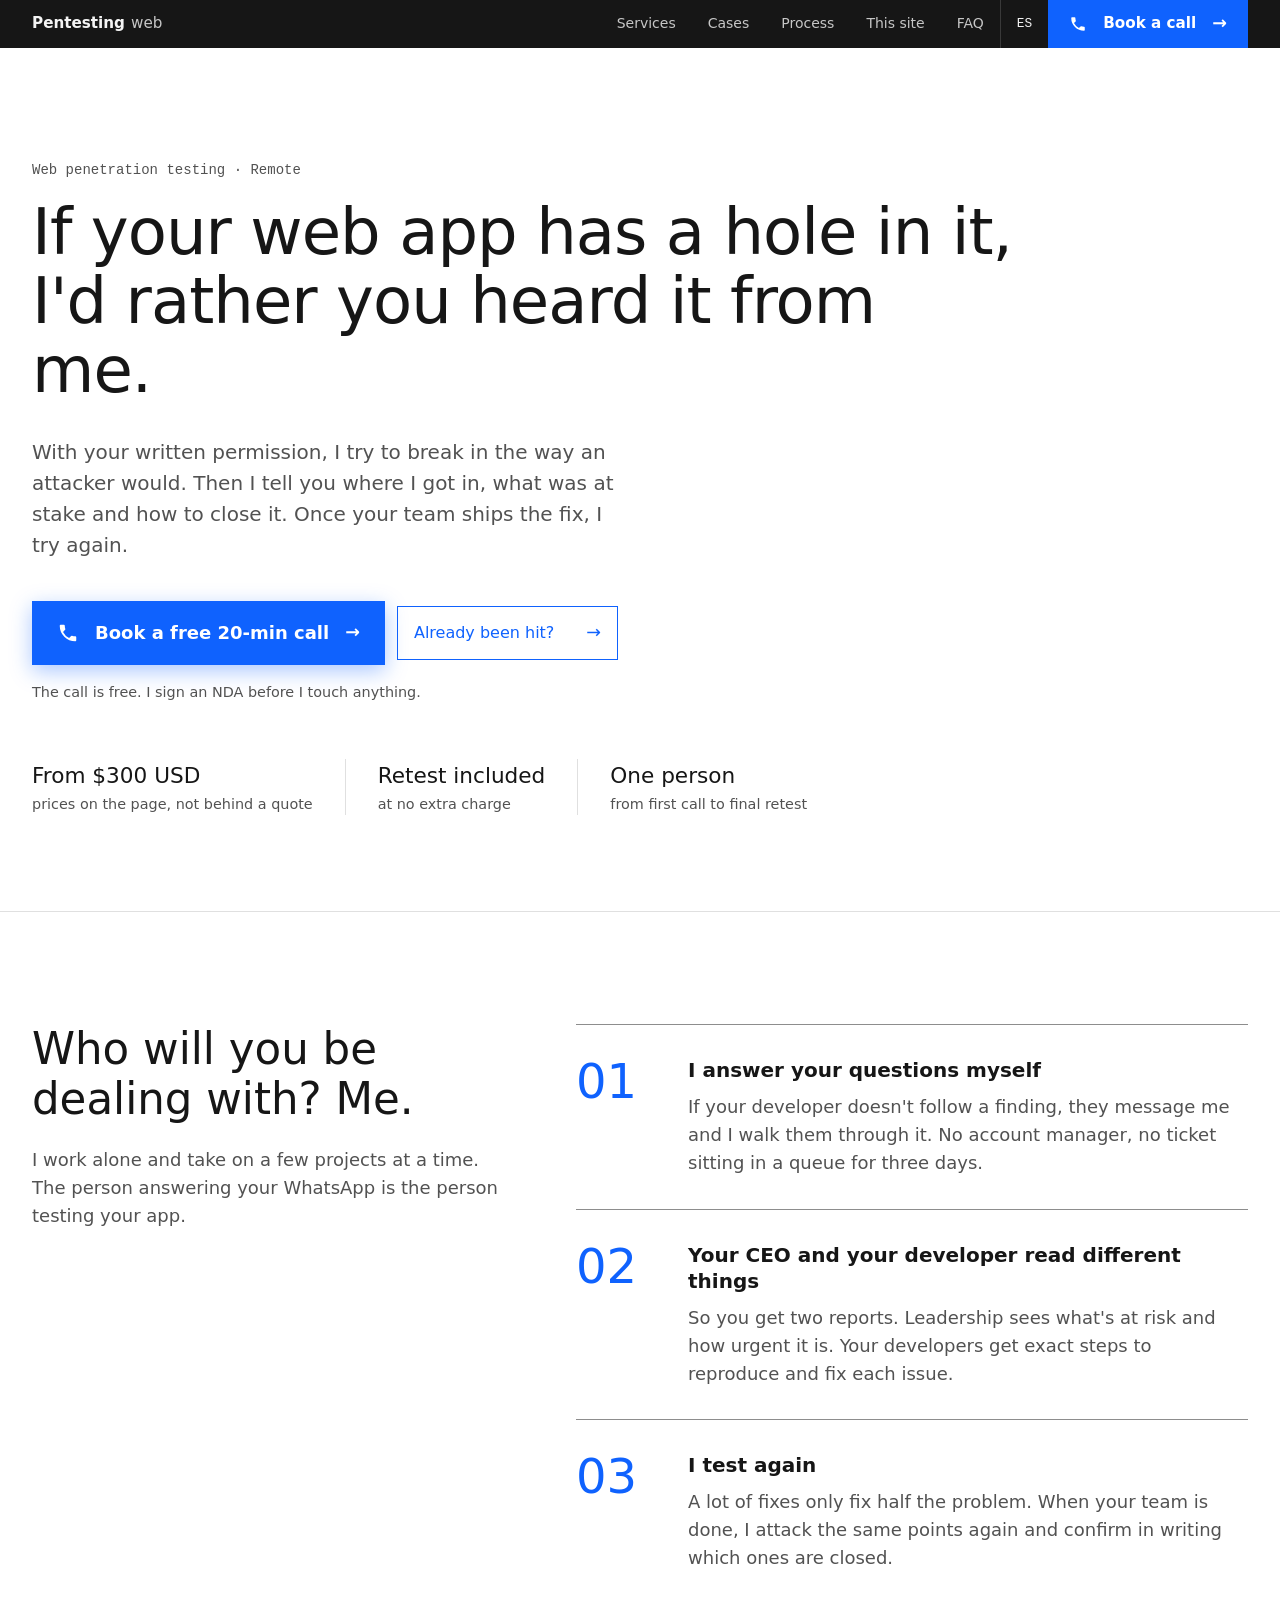
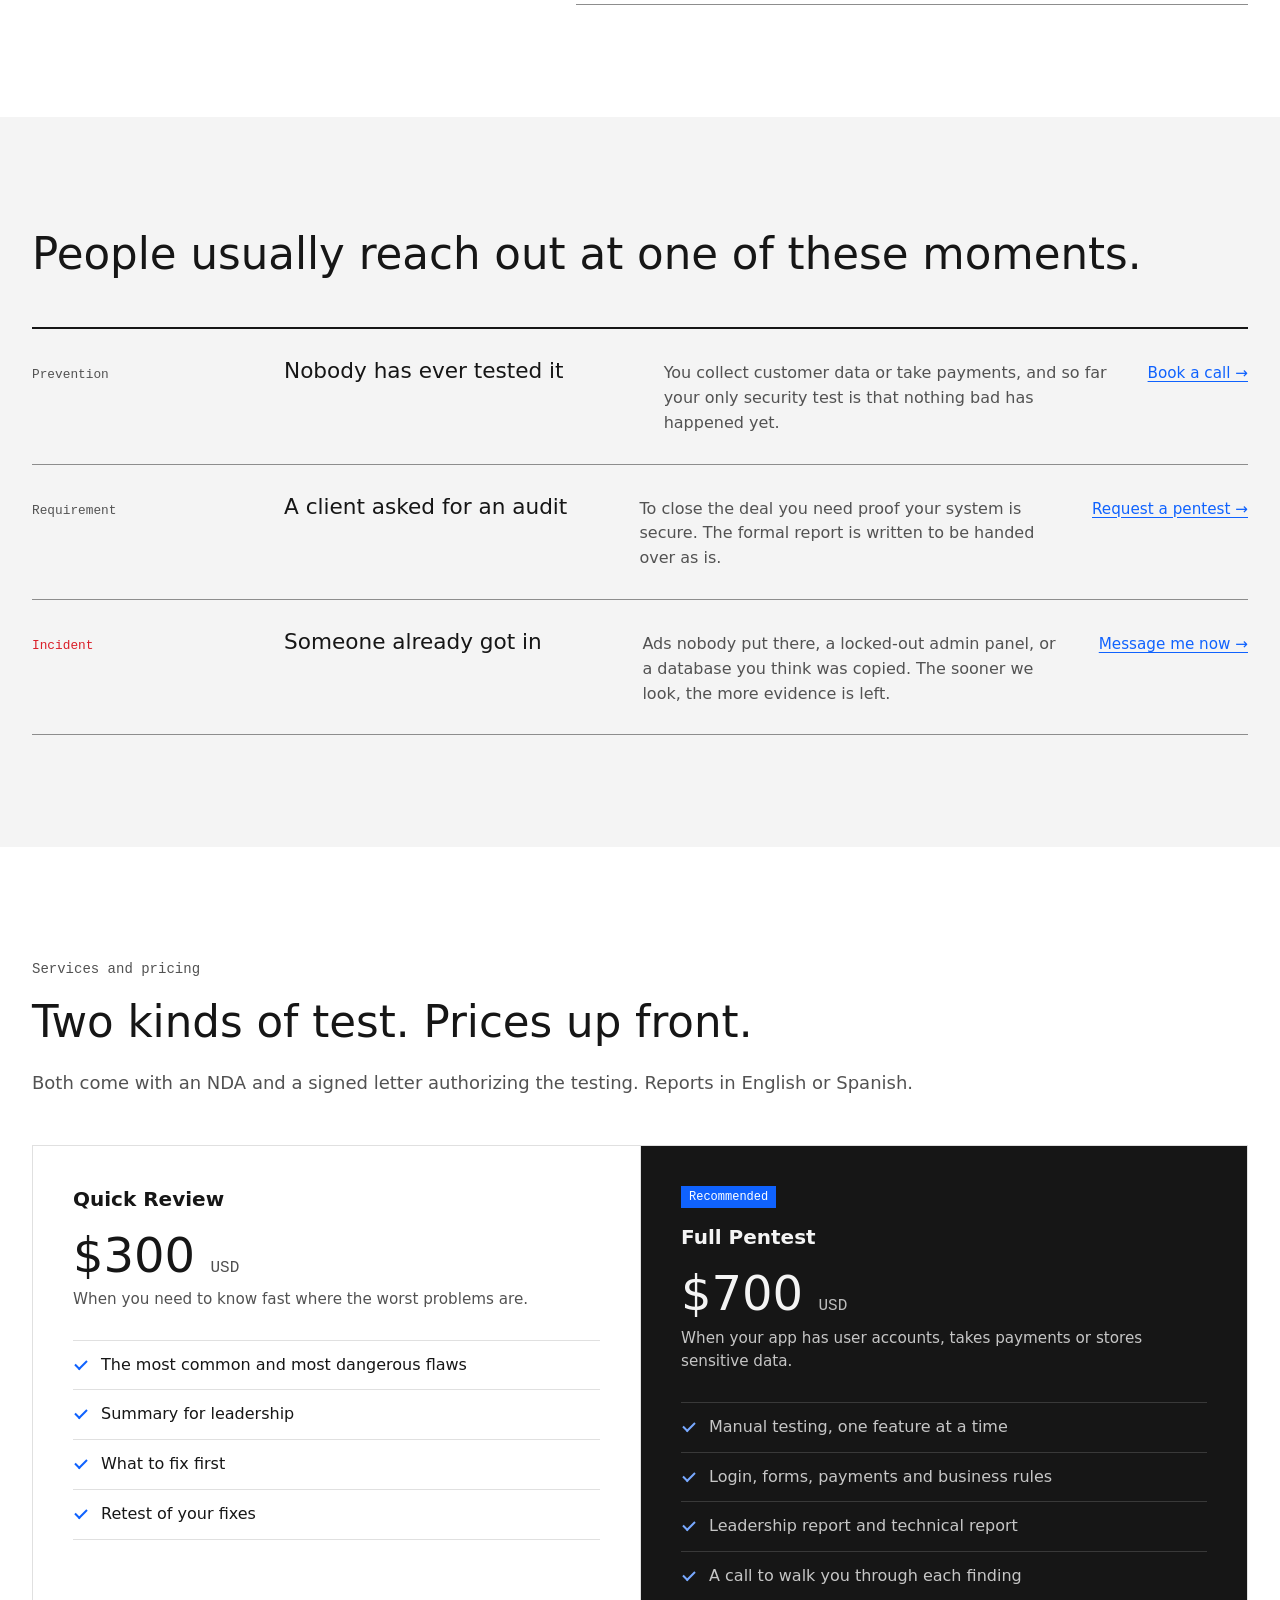
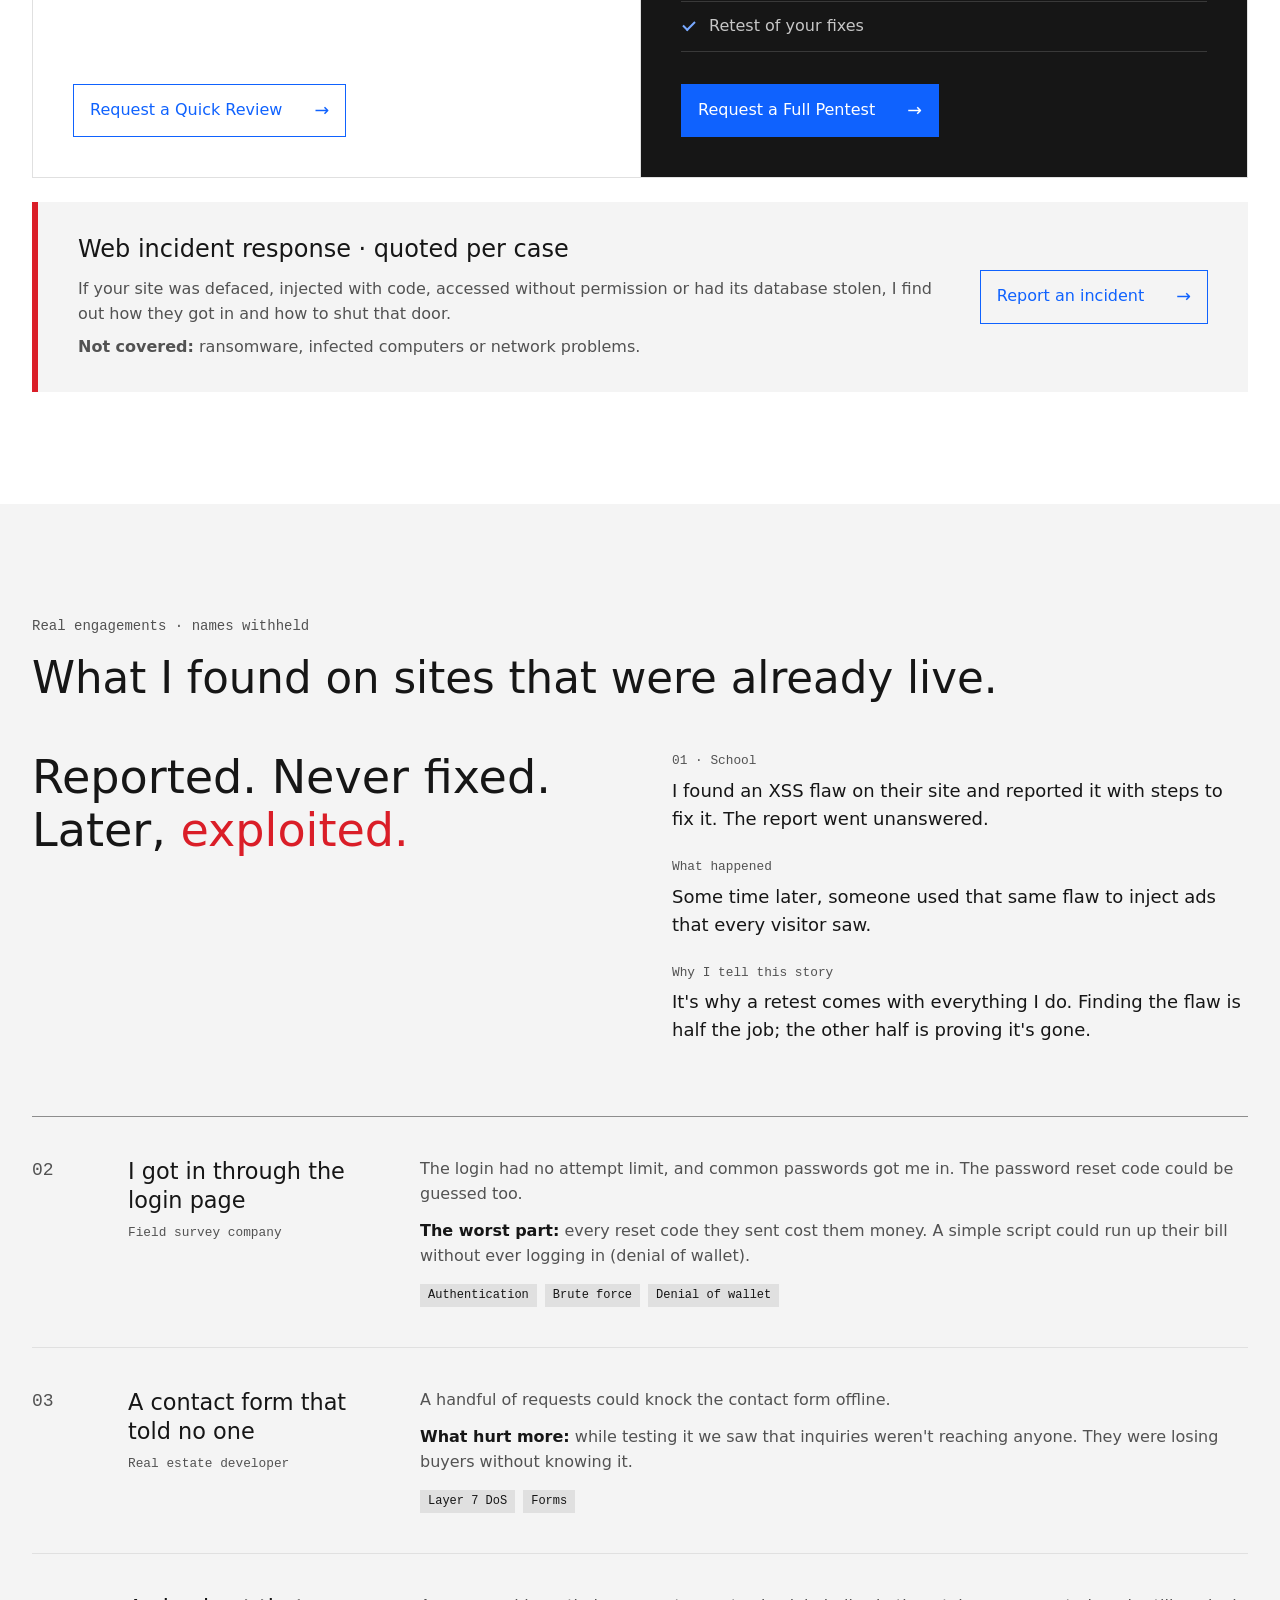
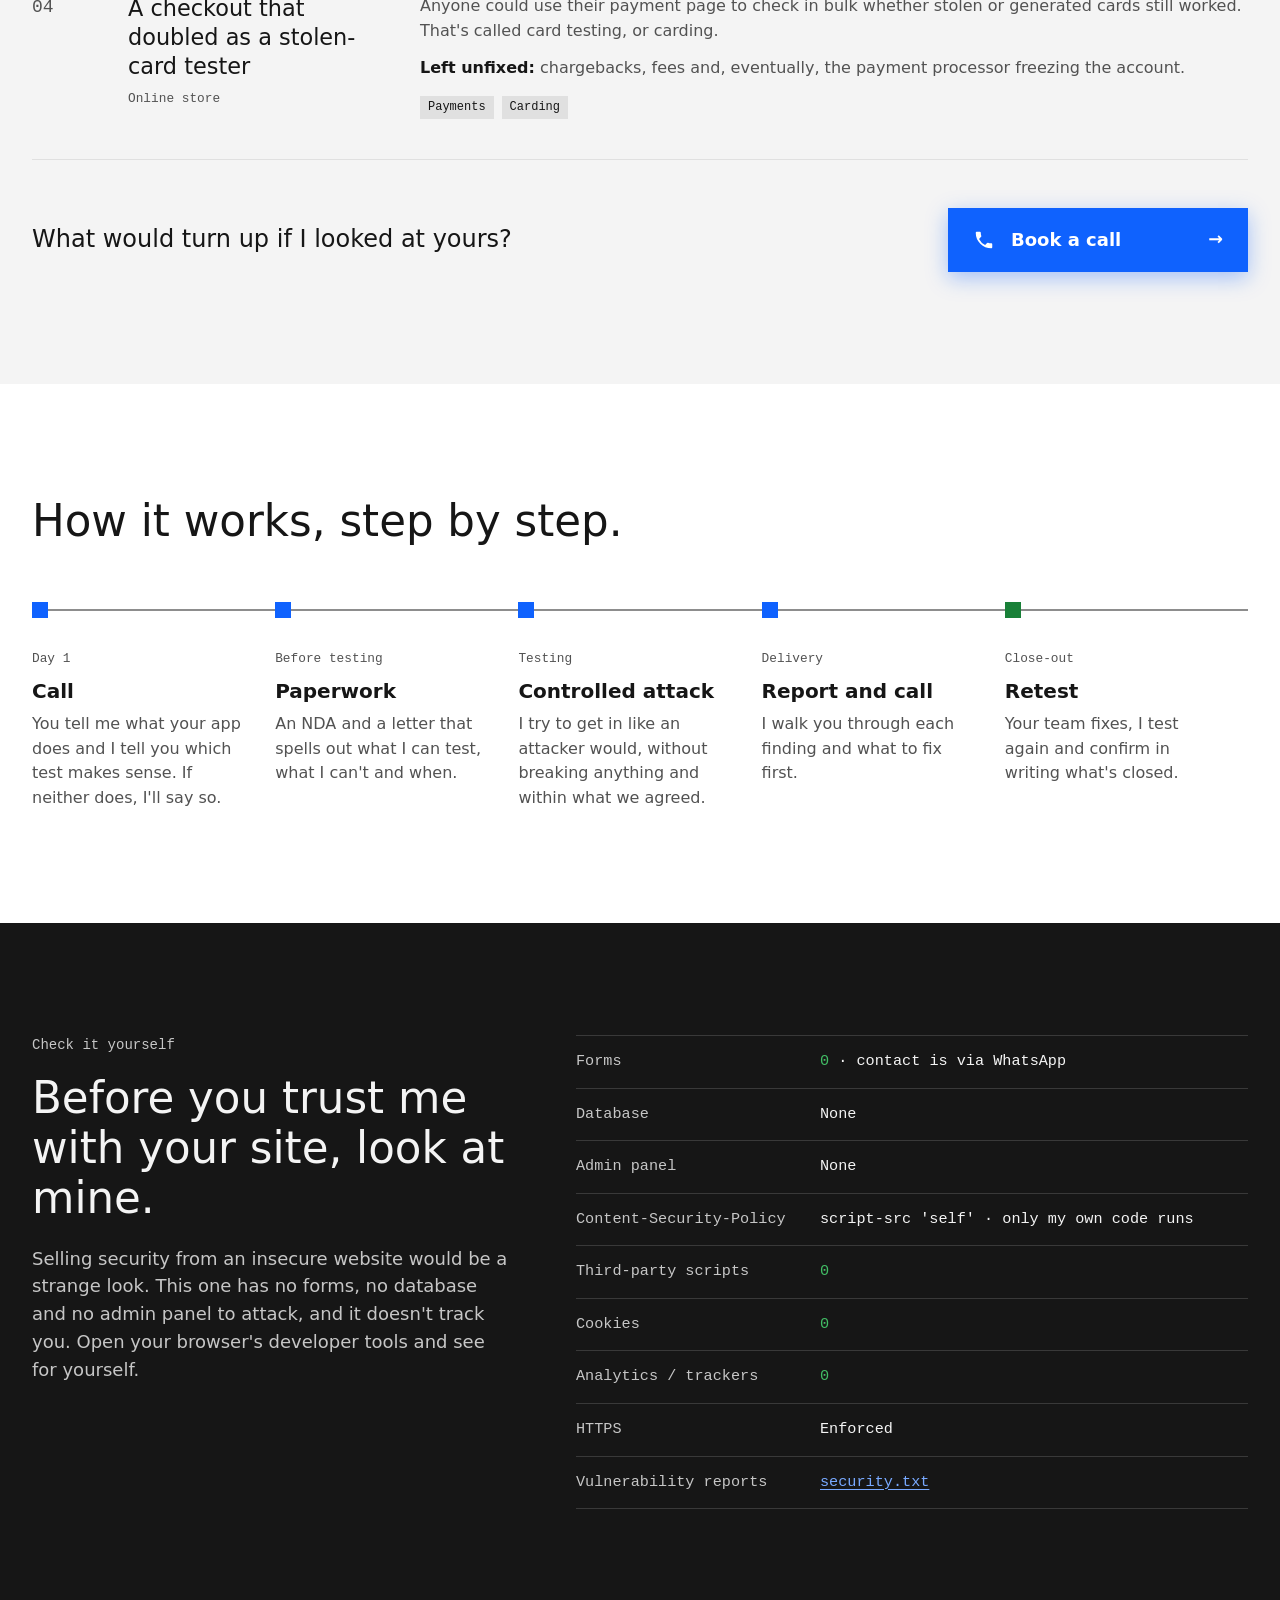
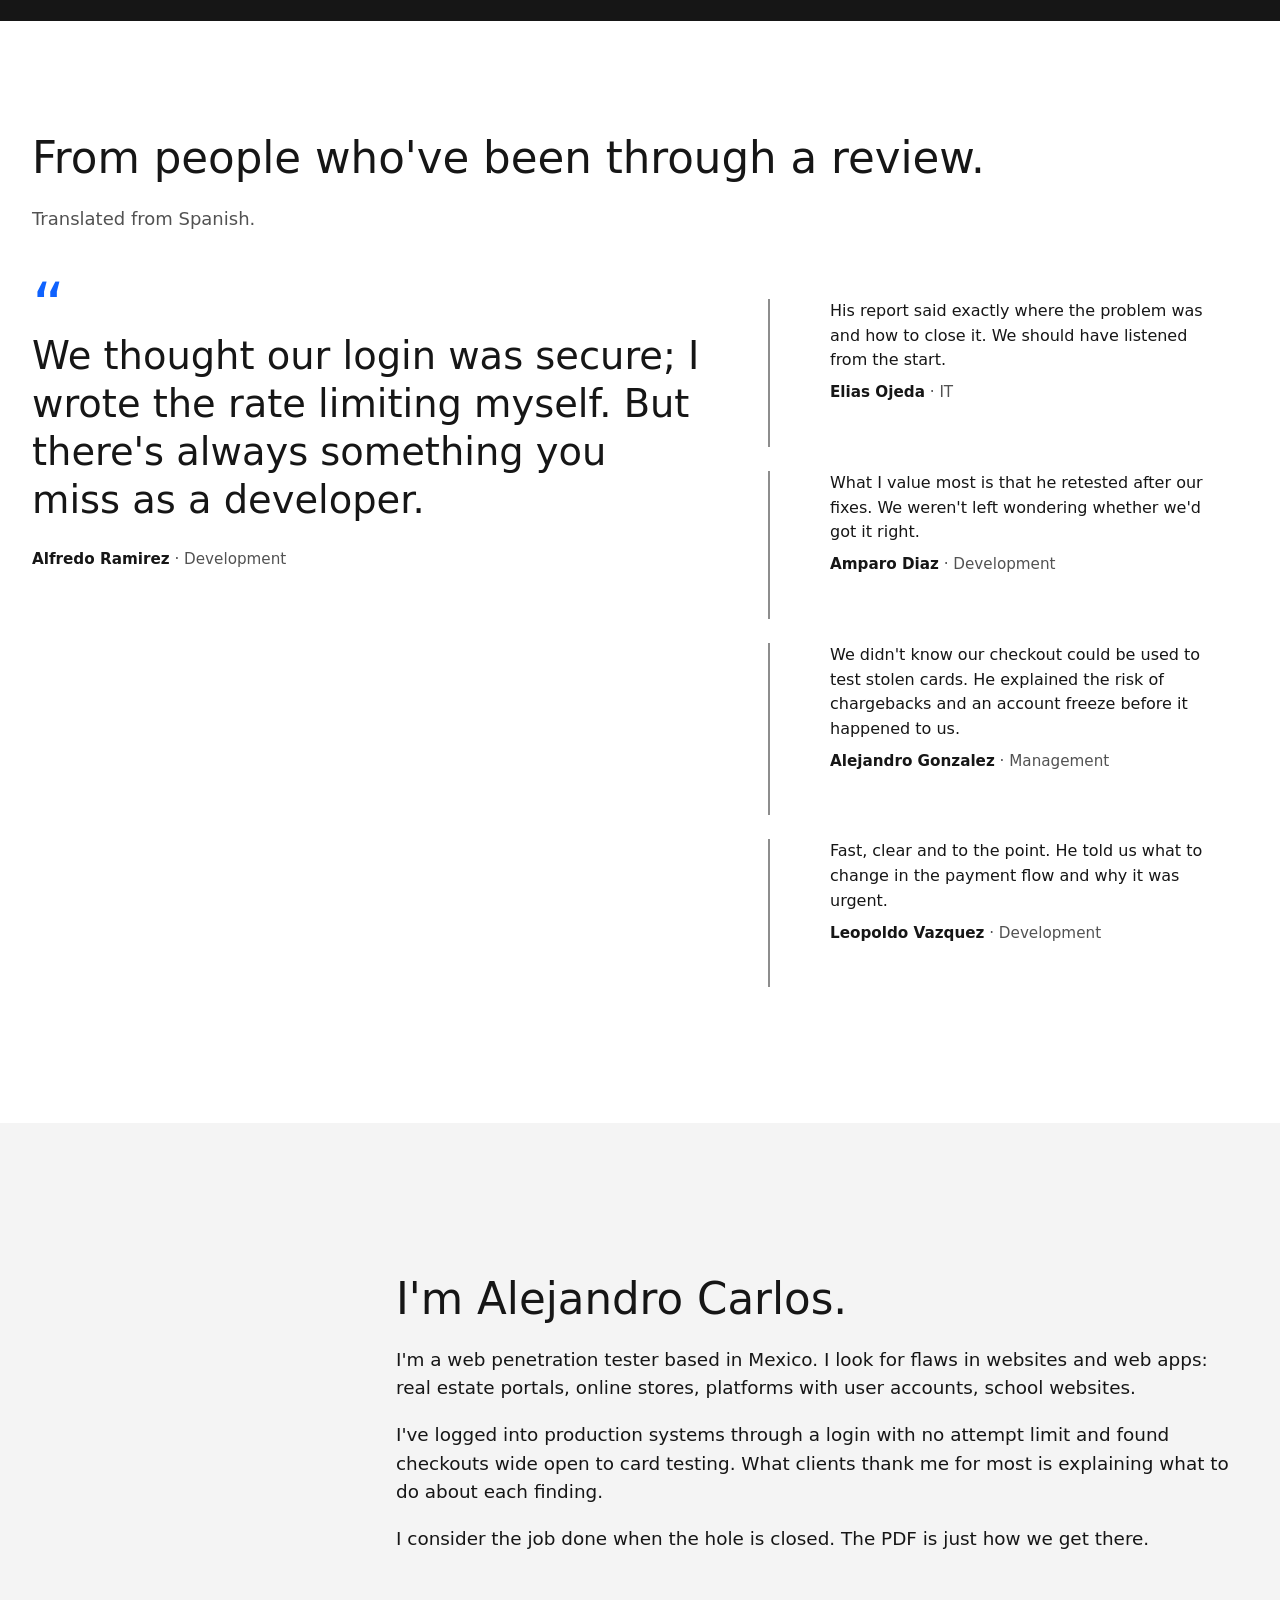
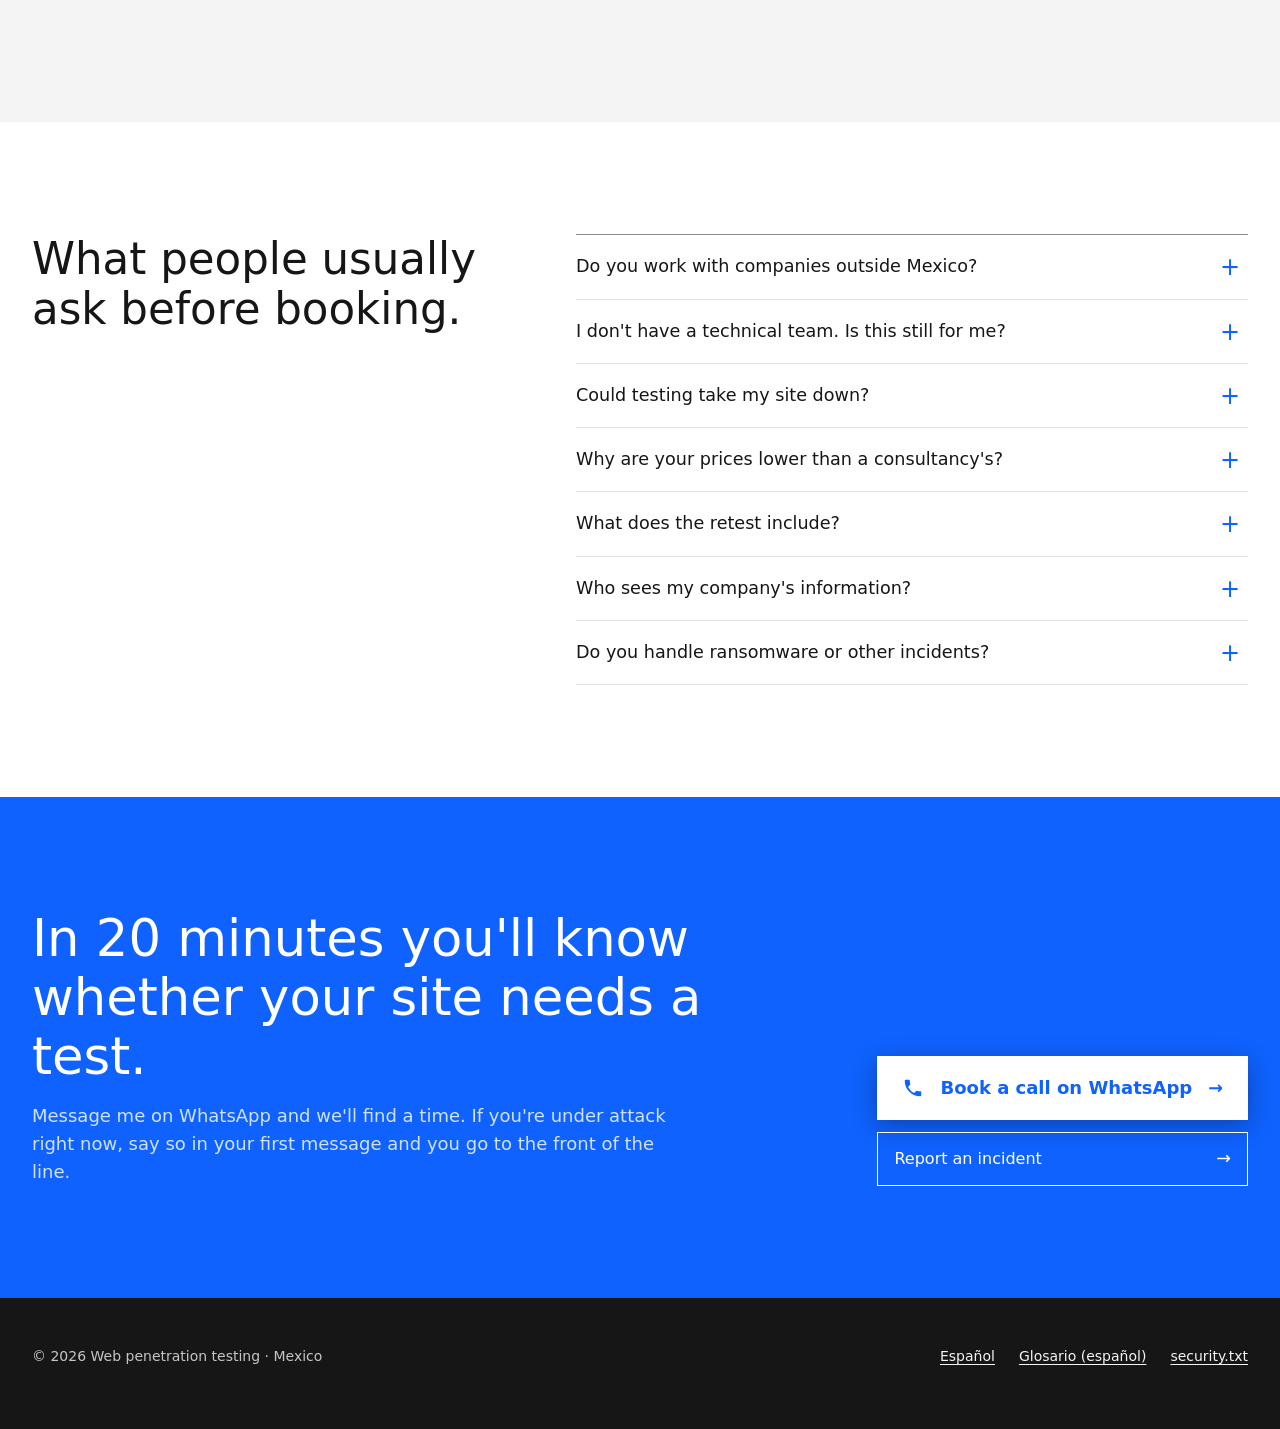
==== commit afd534de: "Nueva foto y textos reescritos en español, inglés y páginas de ciudad Co-Authored-By: Claude Opus 5." ====
--- a/en/index.html
+++ b/en/index.html
@@ -5,13 +5,18 @@
   <meta name="viewport" content="width=device-width, initial-scale=1">
   <meta http-equiv="Content-Security-Policy" content="default-src 'none'; script-src 'self'; style-src 'self' https://fonts.googleapis.com; font-src https://fonts.gstatic.com; img-src 'self'; base-uri 'none'; form-action 'none'; upgrade-insecure-requests">
   <meta name="referrer" content="strict-origin-when-cross-origin">
+  <link rel="canonical" href="https://alejandroaxa.github.io/webtester/en/">
+  <meta property="og:url" content="https://alejandroaxa.github.io/webtester/en/">
+  <link rel="alternate" hreflang="es-MX" href="https://alejandroaxa.github.io/webtester/">
+  <link rel="alternate" hreflang="en" href="https://alejandroaxa.github.io/webtester/en/">
+  <link rel="alternate" hreflang="x-default" href="https://alejandroaxa.github.io/webtester/">
   <title>Web Application Penetration Testing | Alejandro Carlos</title>
-  <meta name="description" content="Manual web application penetration testing for small and mid-sized companies. Direct contact with the tester, clear reports and free retesting of every fix. Remote, worldwide.">
+  <meta name="description" content="Manual web app penetration testing. I try to break in like an attacker would, explain what I found and retest after you fix it. From $300 USD, fully remote.">
   <meta name="theme-color" content="#161616">
   <meta property="og:type" content="website">
   <meta property="og:locale" content="en_US">
   <meta property="og:title" content="Web Application Penetration Testing">
-  <meta property="og:description" content="I find the vulnerabilities in your web application before an attacker does. Clear reports, retesting included.">
+  <meta property="og:description" content="If your web app has a hole in it, I'd rather you heard it from me. Retest included.">
   <link rel="preconnect" href="https://fonts.googleapis.com">
   <link rel="preconnect" href="https://fonts.gstatic.com" crossorigin>
   <link href="https://fonts.googleapis.com/css2?family=IBM+Plex+Mono:wght@400;600&family=IBM+Plex+Sans:wght@300;400;600&display=swap" rel="stylesheet">
@@ -55,17 +60,17 @@
       <div class="container hero-solo">
         <div class="hero-copy">
           <p class="kicker">Web penetration testing · Remote</p>
-          <h1 id="hero-title">I find the vulnerabilities in your web app before an attacker does.</h1>
-          <p class="hero-lead">You talk to the person doing the testing. You get a report your team can actually use, and once you've fixed the issues, I test them again.</p>
+          <h1 id="hero-title">If your web app has a hole in it, I'd rather you heard it from me.</h1>
+          <p class="hero-lead">With your written permission, I try to break in the way an attacker would. Then I tell you where I got in, what was at stake and how to close it. Once your team ships the fix, I try again.</p>
           <div class="actions">
             <a class="btn btn-primary btn-cta btn-pulse" href="#contact" data-wa="llamada"><svg class="icon" viewBox="0 0 24 24" aria-hidden="true" focusable="false"><path d="M6.6 10.8a15.1 15.1 0 0 0 6.6 6.6l2.2-2.2a1 1 0 0 1 1-.25c1.1.37 2.3.57 3.6.57a1 1 0 0 1 1 1V20a1 1 0 0 1-1 1A17 17 0 0 1 3 4a1 1 0 0 1 1-1h3.5a1 1 0 0 1 1 1c0 1.25.2 2.45.57 3.57a1 1 0 0 1-.25 1z"/></svg><span>Book a free 20-min call</span></a>
-            <a class="btn btn-ghost" href="#contact" data-wa="incidente">Been breached?</a>
-          </div>
-          <p class="hero-note">No cost, no commitment. NDA signed before any work starts.</p>
+            <a class="btn btn-ghost" href="#contact" data-wa="incidente">Already been hit?</a>
+          </div>
+          <p class="hero-note">The call is free. I sign an NDA before I touch anything.</p>
           <ul class="facts">
-            <li><strong>From $300 USD</strong>published pricing</li>
-            <li><strong>2 reports</strong>executive and technical</li>
-            <li><strong>Retest included</strong>after your fixes</li>
+            <li><strong>From $300 USD</strong>prices on the page, not behind a quote</li>
+            <li><strong>Retest included</strong>at no extra charge</li>
+            <li><strong>One person</strong>from first call to final retest</li>
           </ul>
         </div>
       </div>
@@ -74,37 +79,37 @@
     <section aria-labelledby="why-title">
       <div class="container split">
         <div class="split-sticky">
-          <h2 id="why-title">What a large consultancy won't give you.</h2>
-          <p class="muted">I work alone and with few clients at a time. That changes how every project runs.</p>
+          <h2 id="why-title">Who will you be dealing with? Me.</h2>
+          <p class="muted">I work alone and take on a few projects at a time. The person answering your WhatsApp is the person testing your app.</p>
         </div>
         <ol class="numbered">
-          <li><div><h3>You talk to the tester</h3><p>No account manager, no ticket queue. If you have a question about a finding, you message me.</p></div></li>
-          <li><div><h3>A report people can read</h3><p>Leadership gets a summary of the business risk. Your developers get the steps to reproduce and fix each issue.</p></div></li>
-          <li><div><h3>Fixes get verified</h3><p>After your team ships the changes, I attack the same points again and confirm in writing which ones are closed.</p></div></li>
+          <li><div><h3>I answer your questions myself</h3><p>If your developer doesn't follow a finding, they message me and I walk them through it. No account manager, no ticket sitting in a queue for three days.</p></div></li>
+          <li><div><h3>Your CEO and your developer read different things</h3><p>So you get two reports. Leadership sees what's at risk and how urgent it is. Your developers get exact steps to reproduce and fix each issue.</p></div></li>
+          <li><div><h3>I test again</h3><p>A lot of fixes only fix half the problem. When your team is done, I attack the same points again and confirm in writing which ones are closed.</p></div></li>
         </ol>
       </div>
     </section>
 
     <section class="section-alt" aria-labelledby="when-title">
       <div class="container">
-        <h2 id="when-title">Clients usually reach out for one of these reasons.</h2>
+        <h2 id="when-title">People usually reach out at one of these moments.</h2>
         <div class="rows">
           <div class="row">
             <span class="tag">Prevention</span>
-            <h3>The site has never been tested</h3>
-            <p>You handle customer data or payments and want to know how exposed you are before someone else finds out.</p>
+            <h3>Nobody has ever tested it</h3>
+            <p>You collect customer data or take payments, and so far your only security test is that nothing bad has happened yet.</p>
             <a href="#contact" data-wa="llamada">Book a call →</a>
           </div>
           <div class="row">
             <span class="tag">Requirement</span>
-            <h3>A client is asking for an audit</h3>
-            <p>A bigger customer or partner wants proof of security. The formal report is built to be handed over.</p>
+            <h3>A client asked for an audit</h3>
+            <p>To close the deal you need proof your system is secure. The formal report is written to be handed over as is.</p>
             <a href="#contact" data-wa="completo">Request a pentest →</a>
           </div>
           <div class="row urgent">
             <span class="tag">Incident</span>
-            <h3>You've already been hit</h3>
-            <p>Strange content on the site, lost access, or a suspected database leak.</p>
+            <h3>Someone already got in</h3>
+            <p>Ads nobody put there, a locked-out admin panel, or a database you think was copied. The sooner we look, the more evidence is left.</p>
             <a href="#contact" data-wa="incidente">Message me now →</a>
           </div>
         </div>
@@ -114,17 +119,17 @@
     <section id="services" aria-labelledby="services-title">
       <div class="container">
         <p class="kicker">Services and pricing</p>
-        <h2 id="services-title">Two levels of testing, prices up front.</h2>
-        <p class="muted">Both include an NDA, a signed testing authorization letter and a report in English or Spanish.</p>
+        <h2 id="services-title">Two kinds of test. Prices up front.</h2>
+        <p class="muted">Both come with an NDA and a signed letter authorizing the testing. Reports in English or Spanish.</p>
         <div class="pricing">
           <article class="plan">
             <h3>Quick Review</h3>
             <p class="price">$300 <small>USD</small></p>
-            <p class="price-note">When you need a report soon.</p>
+            <p class="price-note">When you need to know fast where the worst problems are.</p>
             <ul class="includes">
-              <li>Most common and critical vulnerabilities</li>
-              <li>Executive summary</li>
-              <li>Prioritized remediation</li>
+              <li>The most common and most dangerous flaws</li>
+              <li>Summary for leadership</li>
+              <li>What to fix first</li>
               <li>Retest of your fixes</li>
             </ul>
             <a class="btn btn-ghost" href="#contact" data-wa="rapida">Request a Quick Review</a>
@@ -133,12 +138,12 @@
             <span class="tag-blue">Recommended</span>
             <h3>Full Pentest</h3>
             <p class="price">$700 <small>USD</small></p>
-            <p class="price-note">For apps with user accounts, payments or sensitive data.</p>
+            <p class="price-note">When your app has user accounts, takes payments or stores sensitive data.</p>
             <ul class="includes">
-              <li>In-depth manual testing</li>
-              <li>Authentication, forms, payments and business logic</li>
-              <li>Executive and technical reports</li>
-              <li>Walkthrough call of the findings</li>
+              <li>Manual testing, one feature at a time</li>
+              <li>Login, forms, payments and business rules</li>
+              <li>Leadership report and technical report</li>
+              <li>A call to walk you through each finding</li>
               <li>Retest of your fixes</li>
             </ul>
             <a class="btn btn-primary" href="#contact" data-wa="completo">Request a Full Pentest</a>
@@ -147,8 +152,8 @@
         <div class="incident">
           <div>
             <h3>Web incident response · quoted per case</h3>
-            <p>Defaced sites, injected code, unauthorized access and stolen databases. I find how they got in and how to close it.</p>
-            <p><strong>Not covered:</strong> ransomware, malware on workstations, or network and infrastructure incidents.</p>
+            <p>If your site was defaced, injected with code, accessed without permission or had its database stolen, I find out how they got in and how to shut that door.</p>
+            <p><strong>Not covered:</strong> ransomware, infected computers or network problems.</p>
           </div>
           <a class="btn btn-ghost" href="#contact" data-wa="incidente">Report an incident</a>
         </div>
@@ -158,49 +163,49 @@
     <section id="cases" class="section-alt" aria-labelledby="cases-title">
       <div class="container">
         <p class="kicker">Real engagements · names withheld</p>
-        <h2 id="cases-title">What I've found on real websites.</h2>
+        <h2 id="cases-title">What I found on sites that were already live.</h2>
         <div class="feature-case">
           <p class="pull">Reported. Never fixed. Later, <em>exploited.</em></p>
           <dl>
-            <dt>01 · Educational institution</dt>
-            <dd>I found an XSS vulnerability on their site and reported it with steps to fix it. Nobody acted on it.</dd>
+            <dt>01 · School</dt>
+            <dd>I found an XSS flaw on their site and reported it with steps to fix it. The report went unanswered.</dd>
             <dt>What happened</dt>
-            <dd>Some time later, attackers used that same flaw to inject ads shown to every visitor.</dd>
+            <dd>Some time later, someone used that same flaw to inject ads that every visitor saw.</dd>
             <dt>Why I tell this story</dt>
-            <dd>It's why retesting is included in every engagement. A report nobody verifies protects no one.</dd>
+            <dd>It's why a retest comes with everything I do. Finding the flaw is half the job; the other half is proving it's gone.</dd>
           </dl>
         </div>
         <ol class="case-list">
           <li class="case-item">
             <span class="num">02</span>
-            <div><h3>In through the front door</h3><span class="sector">Field survey company</span></div>
+            <div><h3>I got in through the login page</h3><span class="sector">Field survey company</span></div>
             <div>
-              <p>The login had no attempt limit, so a dictionary attack got me in. The password reset code could also be brute-forced.</p>
-              <p><strong>On top of that:</strong> every reset request cost money, so an attacker could run up their bill (denial of wallet).</p>
+              <p>The login had no attempt limit, and common passwords got me in. The password reset code could be guessed too.</p>
+              <p><strong>The worst part:</strong> every reset code they sent cost them money. A simple script could run up their bill without ever logging in (denial of wallet).</p>
               <ul class="tags" aria-label="Topics"><li>Authentication</li><li>Brute force</li><li>Denial of wallet</li></ul>
             </div>
           </li>
           <li class="case-item">
             <span class="num">03</span>
-            <div><h3>The form that was losing leads</h3><span class="sector">Real estate developer</span></div>
+            <div><h3>A contact form that told no one</h3><span class="sector">Real estate developer</span></div>
             <div>
-              <p>The contact form could be flooded until it went down (application-layer denial of service).</p>
-              <p><strong>On top of that:</strong> it wasn't sending any email to prospective buyers. Leads were being lost and nobody had noticed.</p>
+              <p>A handful of requests could knock the contact form offline.</p>
+              <p><strong>What hurt more:</strong> while testing it we saw that inquiries weren't reaching anyone. They were losing buyers without knowing it.</p>
               <ul class="tags" aria-label="Topics"><li>Layer 7 DoS</li><li>Forms</li></ul>
             </div>
           </li>
           <li class="case-item">
             <span class="num">04</span>
-            <div><h3>A checkout used to test stolen cards</h3><span class="sector">Online store</span></div>
+            <div><h3>A checkout that doubled as a stolen-card tester</h3><span class="sector">Online store</span></div>
             <div>
-              <p>The payment flow allowed card testing (carding): validating stolen or generated card numbers in bulk.</p>
-              <p><strong>The risk:</strong> chargebacks, fees and the payment processor freezing the account.</p>
+              <p>Anyone could use their payment page to check in bulk whether stolen or generated cards still worked. That's called card testing, or carding.</p>
+              <p><strong>Left unfixed:</strong> chargebacks, fees and, eventually, the payment processor freezing the account.</p>
               <ul class="tags" aria-label="Topics"><li>Payments</li><li>Carding</li></ul>
             </div>
           </li>
         </ol>
         <div class="next-case">
-          <p>Better to show up here as a fixed finding than in the news.</p>
+          <p>What would turn up if I looked at yours?</p>
           <a class="btn btn-primary btn-cta" href="#contact" data-wa="llamada"><svg class="icon" viewBox="0 0 24 24" aria-hidden="true" focusable="false"><path d="M6.6 10.8a15.1 15.1 0 0 0 6.6 6.6l2.2-2.2a1 1 0 0 1 1-.25c1.1.37 2.3.57 3.6.57a1 1 0 0 1 1 1V20a1 1 0 0 1-1 1A17 17 0 0 1 3 4a1 1 0 0 1 1-1h3.5a1 1 0 0 1 1 1c0 1.25.2 2.45.57 3.57a1 1 0 0 1-.25 1z"/></svg><span>Book a call</span></a>
         </div>
       </div>
@@ -208,13 +213,13 @@
 
     <section id="process" aria-labelledby="process-title">
       <div class="container">
-        <h2 id="process-title">From the first call to the closed issue.</h2>
+        <h2 id="process-title">How it works, step by step.</h2>
         <ol class="timeline">
-          <li><span class="step">Day 1</span><h3>Call</h3><p>20 minutes. You tell me what your app does and I tell you which test fits.</p></li>
-          <li><span class="step">Before testing</span><h3>Paperwork</h3><p>NDA and an authorization letter that sets the scope.</p></li>
-          <li><span class="step">Testing</span><h3>Controlled attack</h3><p>I test your app the way an attacker would, within the agreed hours.</p></li>
-          <li><span class="step">Delivery</span><h3>Report and walkthrough</h3><p>I explain each finding and what to fix first.</p></li>
-          <li><span class="step">Close-out</span><h3>Retest</h3><p>After your fixes, I confirm in writing what's closed.</p></li>
+          <li><span class="step">Day 1</span><h3>Call</h3><p>You tell me what your app does and I tell you which test makes sense. If neither does, I'll say so.</p></li>
+          <li><span class="step">Before testing</span><h3>Paperwork</h3><p>An NDA and a letter that spells out what I can test, what I can't and when.</p></li>
+          <li><span class="step">Testing</span><h3>Controlled attack</h3><p>I try to get in like an attacker would, without breaking anything and within what we agreed.</p></li>
+          <li><span class="step">Delivery</span><h3>Report and call</h3><p>I walk you through each finding and what to fix first.</p></li>
+          <li><span class="step">Close-out</span><h3>Retest</h3><p>Your team fixes, I test again and confirm in writing what's closed.</p></li>
         </ol>
       </div>
     </section>
@@ -222,15 +227,15 @@
     <section id="this-site" class="inverse" aria-labelledby="site-title">
       <div class="container spec-wrap">
         <div>
-          <p class="kicker">Practicing what I sell</p>
-          <h2 id="site-title">This site is built the way I'd tell you to build yours.</h2>
-          <p class="muted">If I sell security, my own site has to survive the same review I run for clients. Here is its spec sheet.</p>
+          <p class="kicker">Check it yourself</p>
+          <h2 id="site-title">Before you trust me with your site, look at mine.</h2>
+          <p class="muted">Selling security from an insecure website would be a strange look. This one has no forms, no database and no admin panel to attack, and it doesn't track you. Open your browser's developer tools and see for yourself.</p>
         </div>
         <dl class="spec">
-          <div><dt>Forms</dt><dd><span class="good">0</span> — contact is via WhatsApp</dd></div>
+          <div><dt>Forms</dt><dd><span class="good">0</span> · contact is via WhatsApp</dd></div>
           <div><dt>Database</dt><dd>None</dd></div>
           <div><dt>Admin panel</dt><dd>None</dd></div>
-          <div><dt>Content-Security-Policy</dt><dd>script-src 'self' — no foreign code runs</dd></div>
+          <div><dt>Content-Security-Policy</dt><dd>script-src 'self' · only my own code runs</dd></div>
           <div><dt>Third-party scripts</dt><dd><span class="good">0</span></dd></div>
           <div><dt>Cookies</dt><dd><span class="good">0</span></dd></div>
           <div><dt>Analytics / trackers</dt><dd><span class="good">0</span></dd></div>
@@ -242,11 +247,11 @@
 
     <section aria-labelledby="quotes-title">
       <div class="container">
-        <h2 id="quotes-title">What clients say.</h2>
+        <h2 id="quotes-title">From people who've been through a review.</h2>
         <p class="muted">Translated from Spanish.</p>
         <div class="quotes">
           <figure class="big-quote">
-            <blockquote>We thought our login was secure — I wrote the rate limiting myself. But there's always something you miss as a developer.</blockquote>
+            <blockquote>We thought our login was secure; I wrote the rate limiting myself. But there's always something you miss as a developer.</blockquote>
             <figcaption class="cite"><strong>Alfredo Ramirez</strong> · Development</figcaption>
           </figure>
           <ul class="small-quotes">
@@ -264,9 +269,9 @@
         <img class="about-photo" src="../img/alejandro-carlos.jpg" alt="Portrait of Alejandro Carlos" width="720" height="900" loading="lazy">
         <div>
           <h2 id="about-title">I'm Alejandro Carlos.</h2>
-          <p>I'm a web penetration tester based in Mexico. I test websites and web applications: real estate portals, online stores, platforms with user accounts and institutional sites.</p>
-          <p>I've found real vulnerabilities in production systems, from brute-forceable logins to checkouts open to card testing. What clients value most is understanding what to fix and why.</p>
-          <p>For me the job ends when the issue is closed, not when the PDF is delivered.</p>
+          <p>I'm a web penetration tester based in Mexico. I look for flaws in websites and web apps: real estate portals, online stores, platforms with user accounts, school websites.</p>
+          <p>I've logged into production systems through a login with no attempt limit and found checkouts wide open to card testing. What clients thank me for most is explaining what to do about each finding.</p>
+          <p>I consider the job done when the hole is closed. The PDF is just how we get there.</p>
         </div>
       </div>
     </section>
@@ -274,32 +279,36 @@
     <section id="faq" aria-labelledby="faq-title">
       <div class="container split">
         <div class="split-sticky">
-          <h2 id="faq-title">Questions before booking.</h2>
+          <h2 id="faq-title">What people usually ask before booking.</h2>
         </div>
         <div class="faq">
           <details>
             <summary>Do you work with companies outside Mexico?</summary>
-            <p>Yes. Everything is done remotely. I'm on Central Time (UTC−6) and work in English and Spanish.</p>
-          </details>
-          <details>
-            <summary>Do I need a technical team?</summary>
-            <p>No. The executive summary is written for leadership. The technical report goes to your developer or agency.</p>
-          </details>
-          <details>
-            <summary>Could testing affect my live site?</summary>
-            <p>Scope and testing hours are agreed in writing. Anything that could affect availability is only done with your explicit approval.</p>
+            <p>Yes. Everything is remote. I'm on Central Time (UTC−6) and work in English and Spanish.</p>
+          </details>
+          <details>
+            <summary>I don't have a technical team. Is this still for me?</summary>
+            <p>Yes. The leadership summary is written in plain language. The technical report goes to whoever built your site, a developer or an agency.</p>
+          </details>
+          <details>
+            <summary>Could testing take my site down?</summary>
+            <p>We agree in writing on what gets tested and when. Anything that could affect availability only happens if you explicitly approve it.</p>
+          </details>
+          <details>
+            <summary>Why are your prices lower than a consultancy's?</summary>
+            <p>I work alone, with no office and no sales team, and I'm building my client base. The testing is still manual and the retest is still included.</p>
           </details>
           <details>
             <summary>What does the retest include?</summary>
-            <p>After your fixes, I test every finding again and confirm in writing which ones are closed.</p>
-          </details>
-          <details>
-            <summary>How is my company's information protected?</summary>
-            <p>We sign an NDA before any testing. Findings are only shared with the people you designate.</p>
+            <p>Once your team finishes the fixes, I test every finding again and confirm in writing which ones are closed.</p>
+          </details>
+          <details>
+            <summary>Who sees my company's information?</summary>
+            <p>Only me and the people you name. We sign an NDA before any testing.</p>
           </details>
           <details>
             <summary>Do you handle ransomware or other incidents?</summary>
-            <p>No. Only incidents on websites and web applications: injected code, unauthorized access and stolen databases.</p>
+            <p>No. Only incidents on websites and web apps: injected code, unauthorized access and stolen databases.</p>
           </details>
         </div>
       </div>
@@ -308,8 +317,8 @@
     <section id="contact" class="cta-band" aria-labelledby="contact-title">
       <div class="container cta-grid">
         <div>
-          <h2 id="contact-title">Twenty minutes to find out how secure your site really is.</h2>
-          <p>Message me on WhatsApp to book. If you're dealing with an incident, say so in your first message.</p>
+          <h2 id="contact-title">In 20 minutes you'll know whether your site needs a test.</h2>
+          <p>Message me on WhatsApp and we'll find a time. If you're under attack right now, say so in your first message and you go to the front of the line.</p>
         </div>
         <div class="actions">
           <a class="btn btn-primary btn-cta" href="#contact" data-wa="llamada"><svg class="icon" viewBox="0 0 24 24" aria-hidden="true" focusable="false"><path d="M6.6 10.8a15.1 15.1 0 0 0 6.6 6.6l2.2-2.2a1 1 0 0 1 1-.25c1.1.37 2.3.57 3.6.57a1 1 0 0 1 1 1V20a1 1 0 0 1-1 1A17 17 0 0 1 3 4a1 1 0 0 1 1-1h3.5a1 1 0 0 1 1 1c0 1.25.2 2.45.57 3.57a1 1 0 0 1-.25 1z"/></svg><span>Book a call on WhatsApp</span></a>
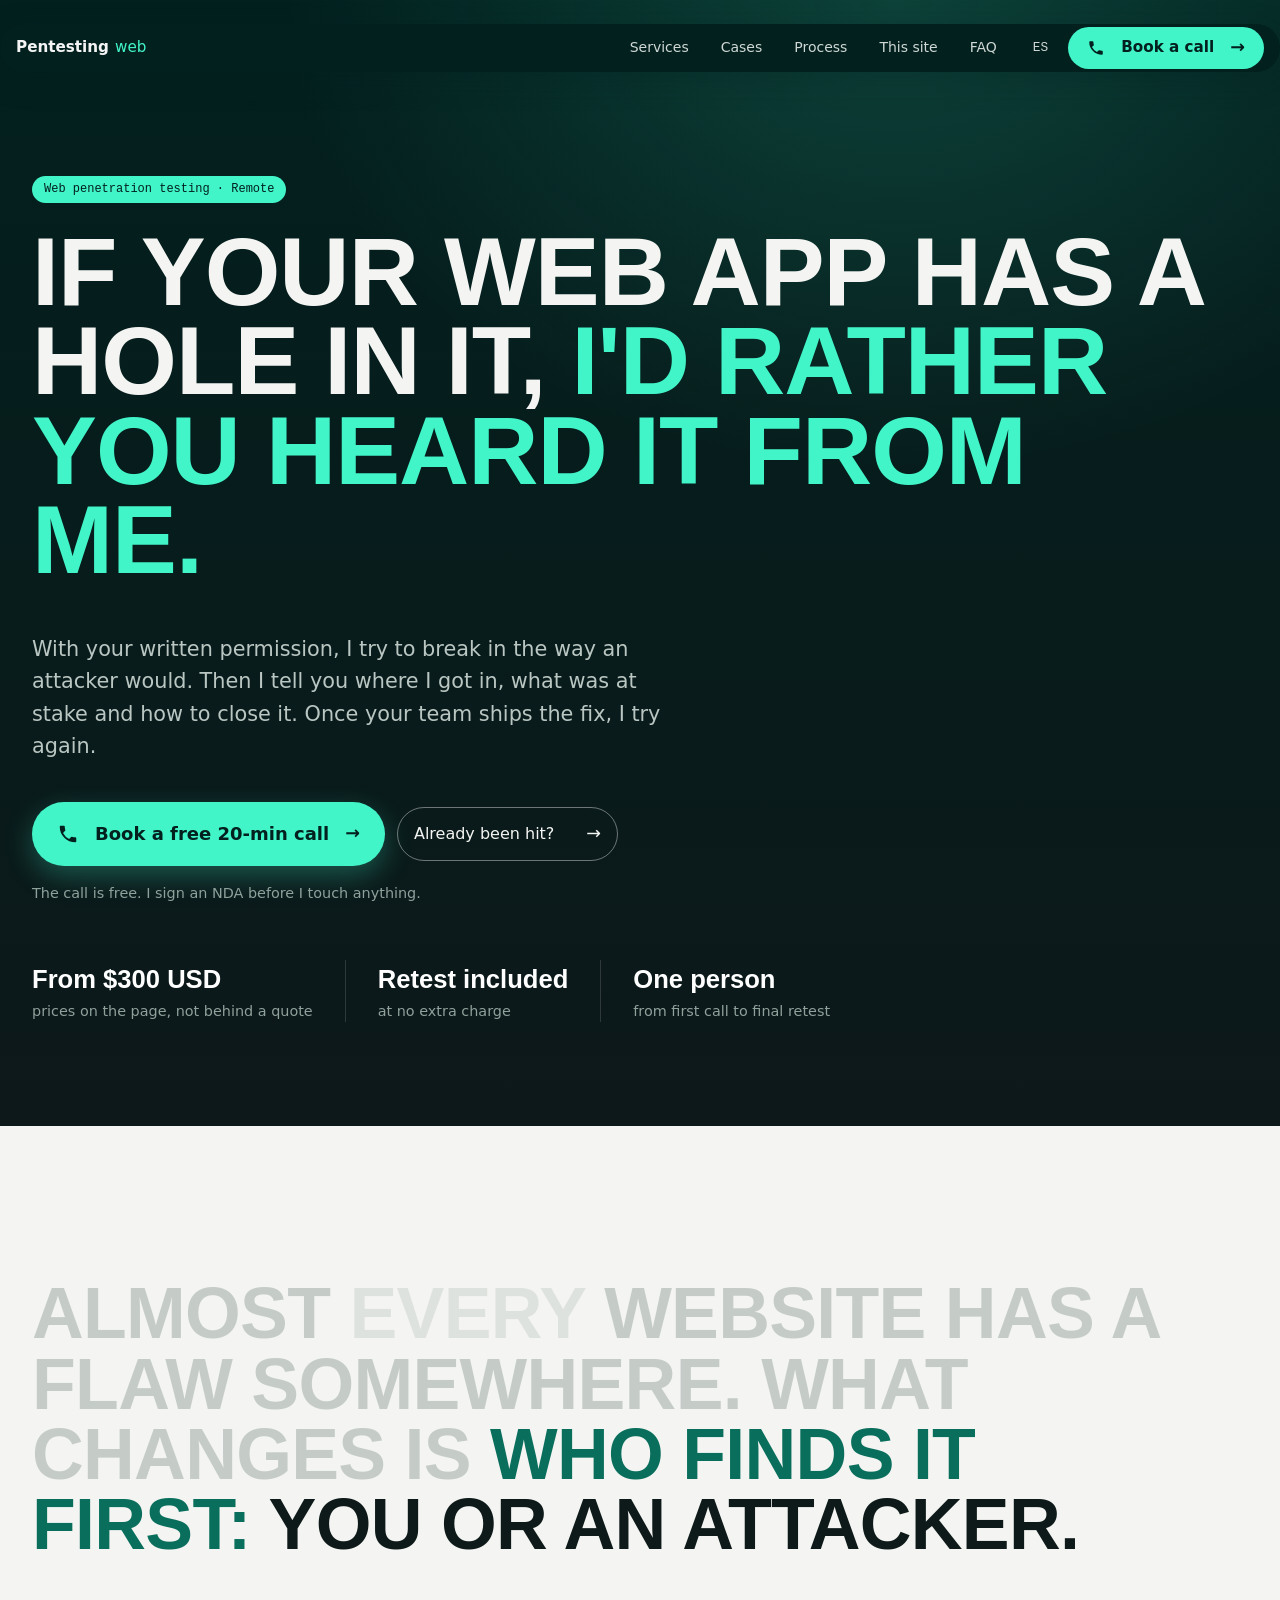
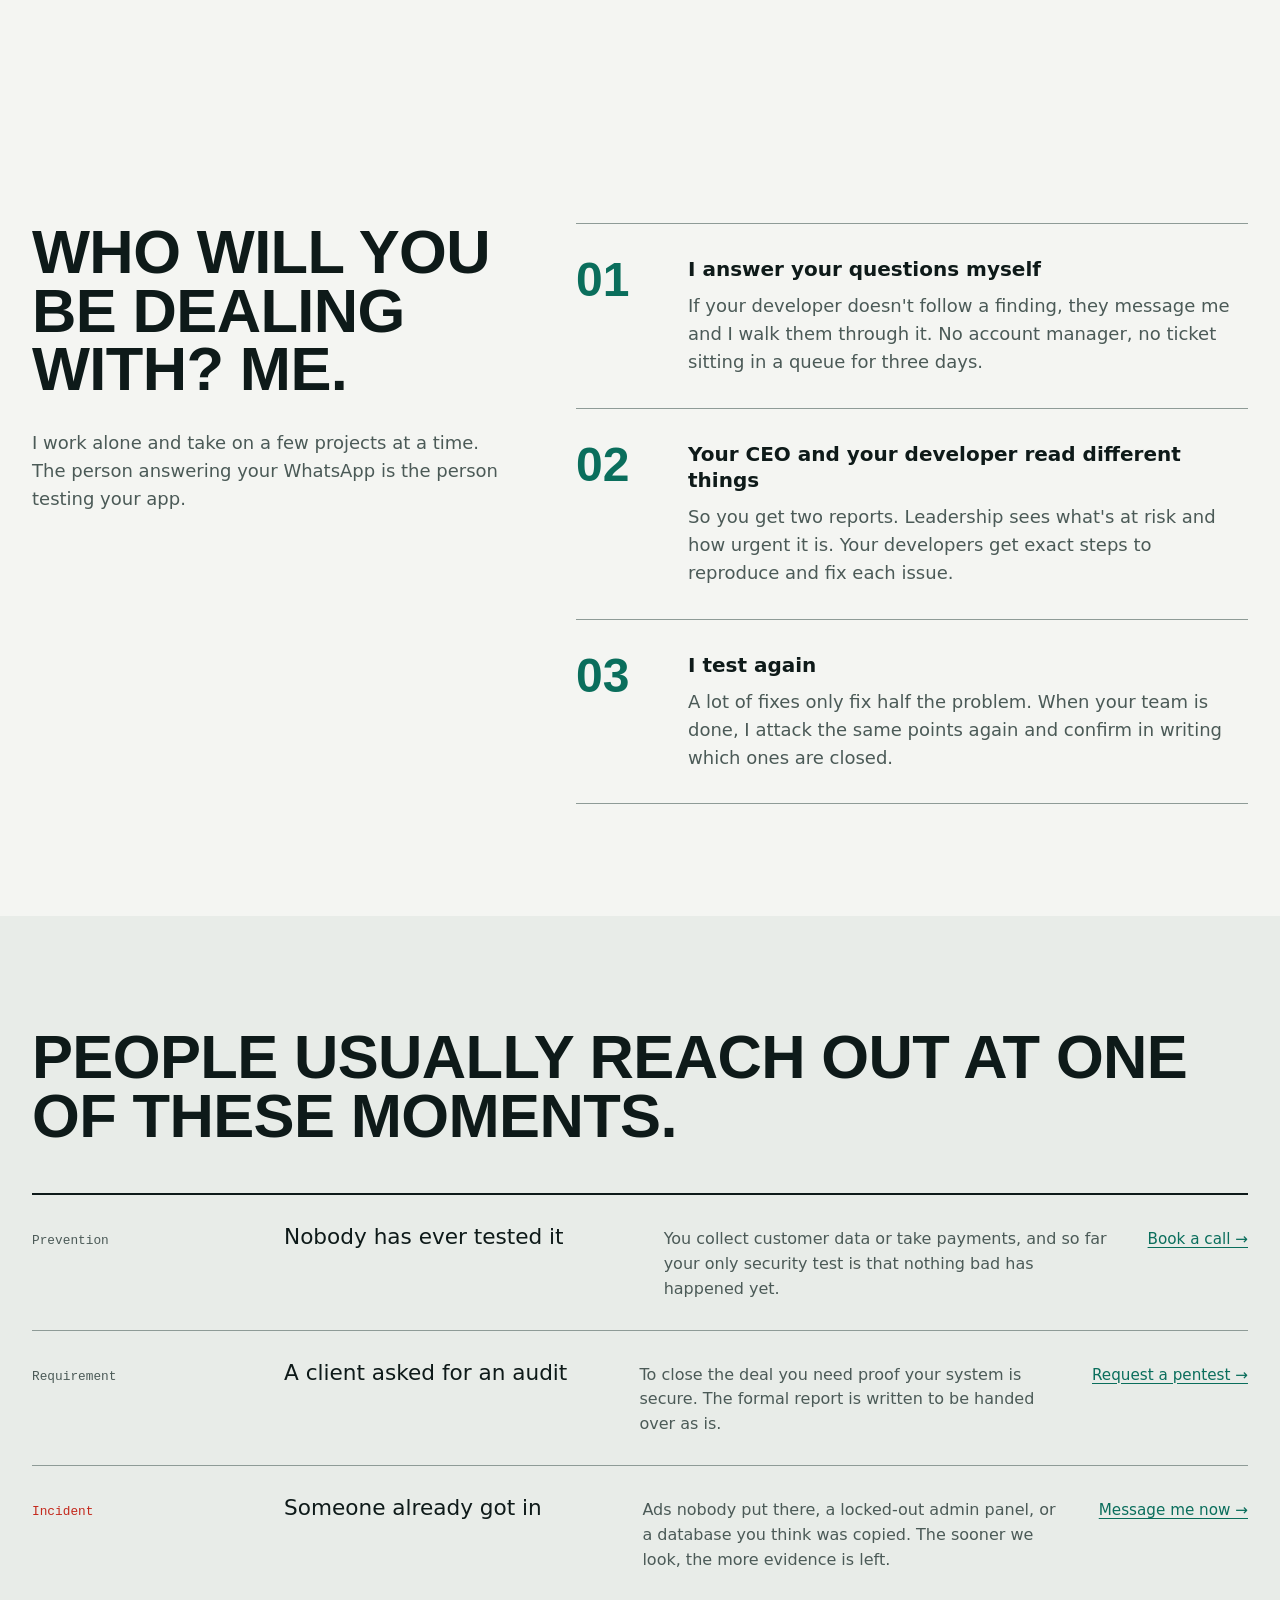
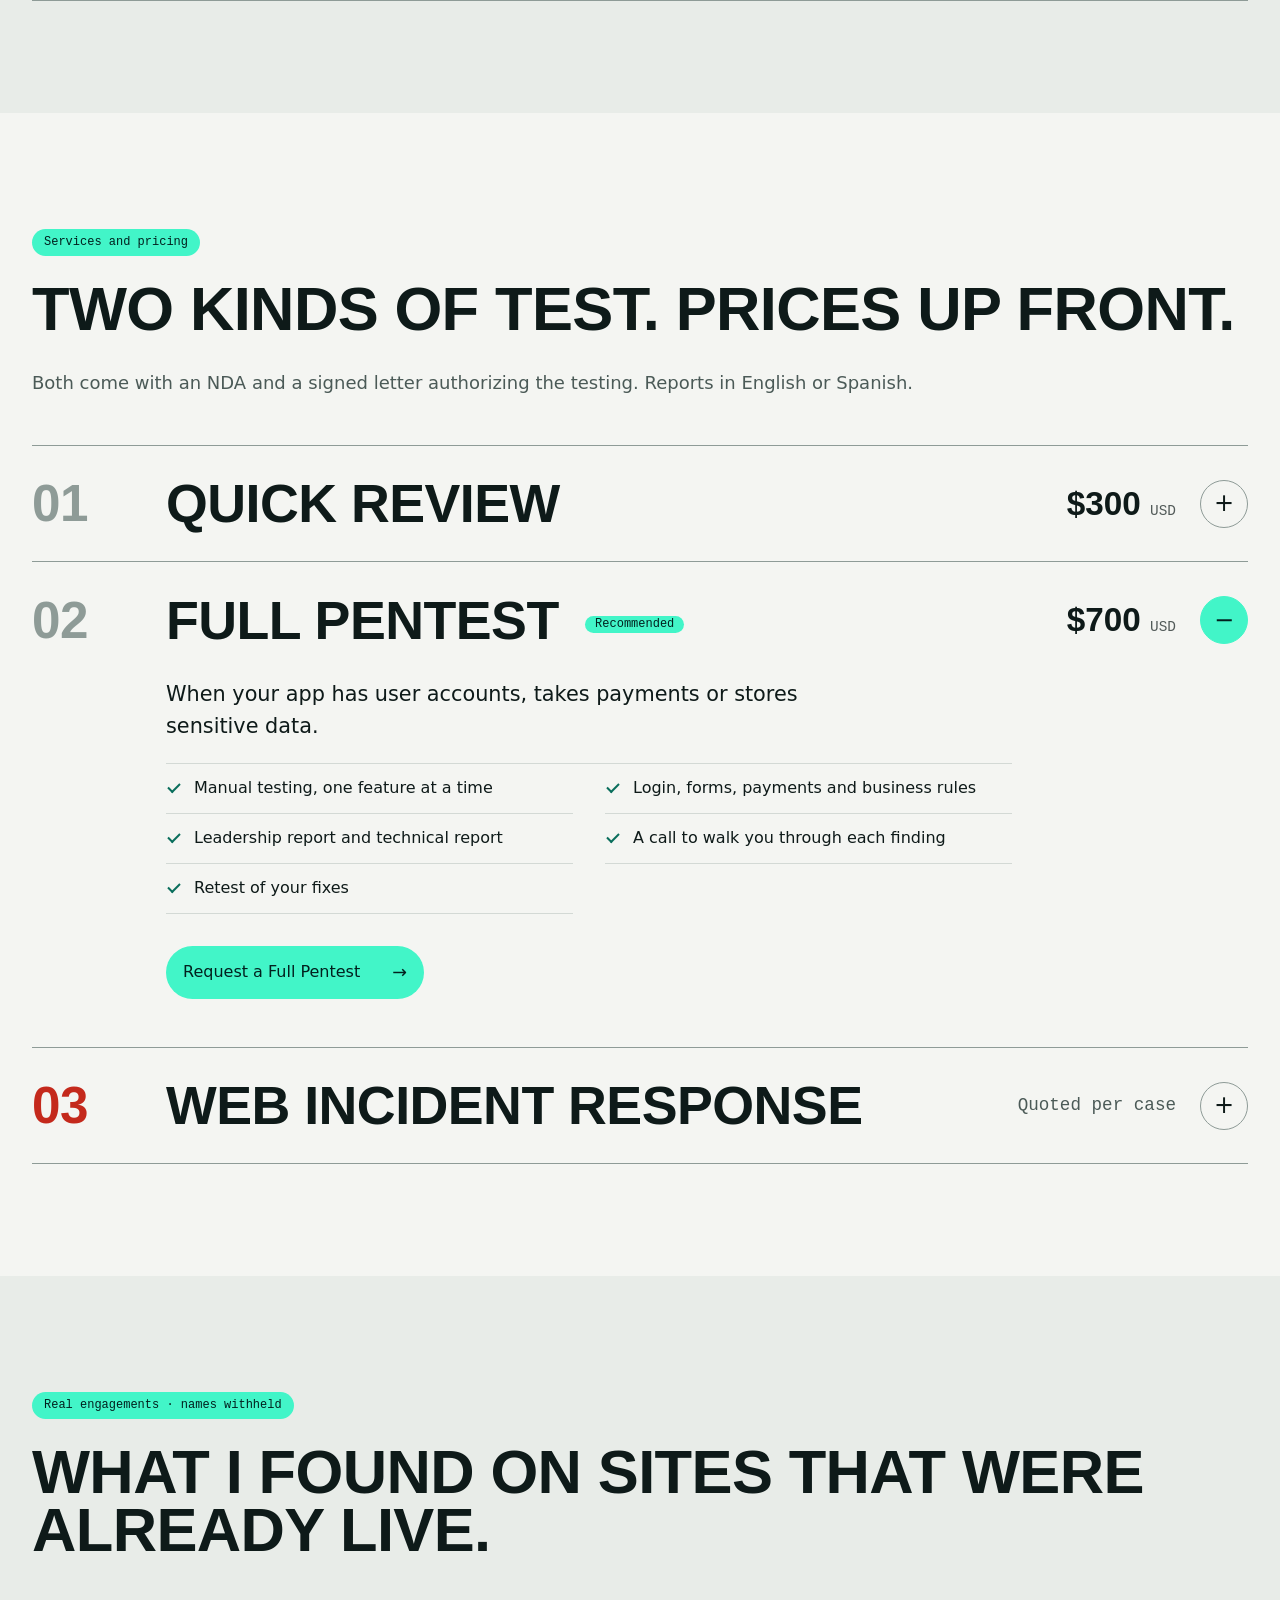
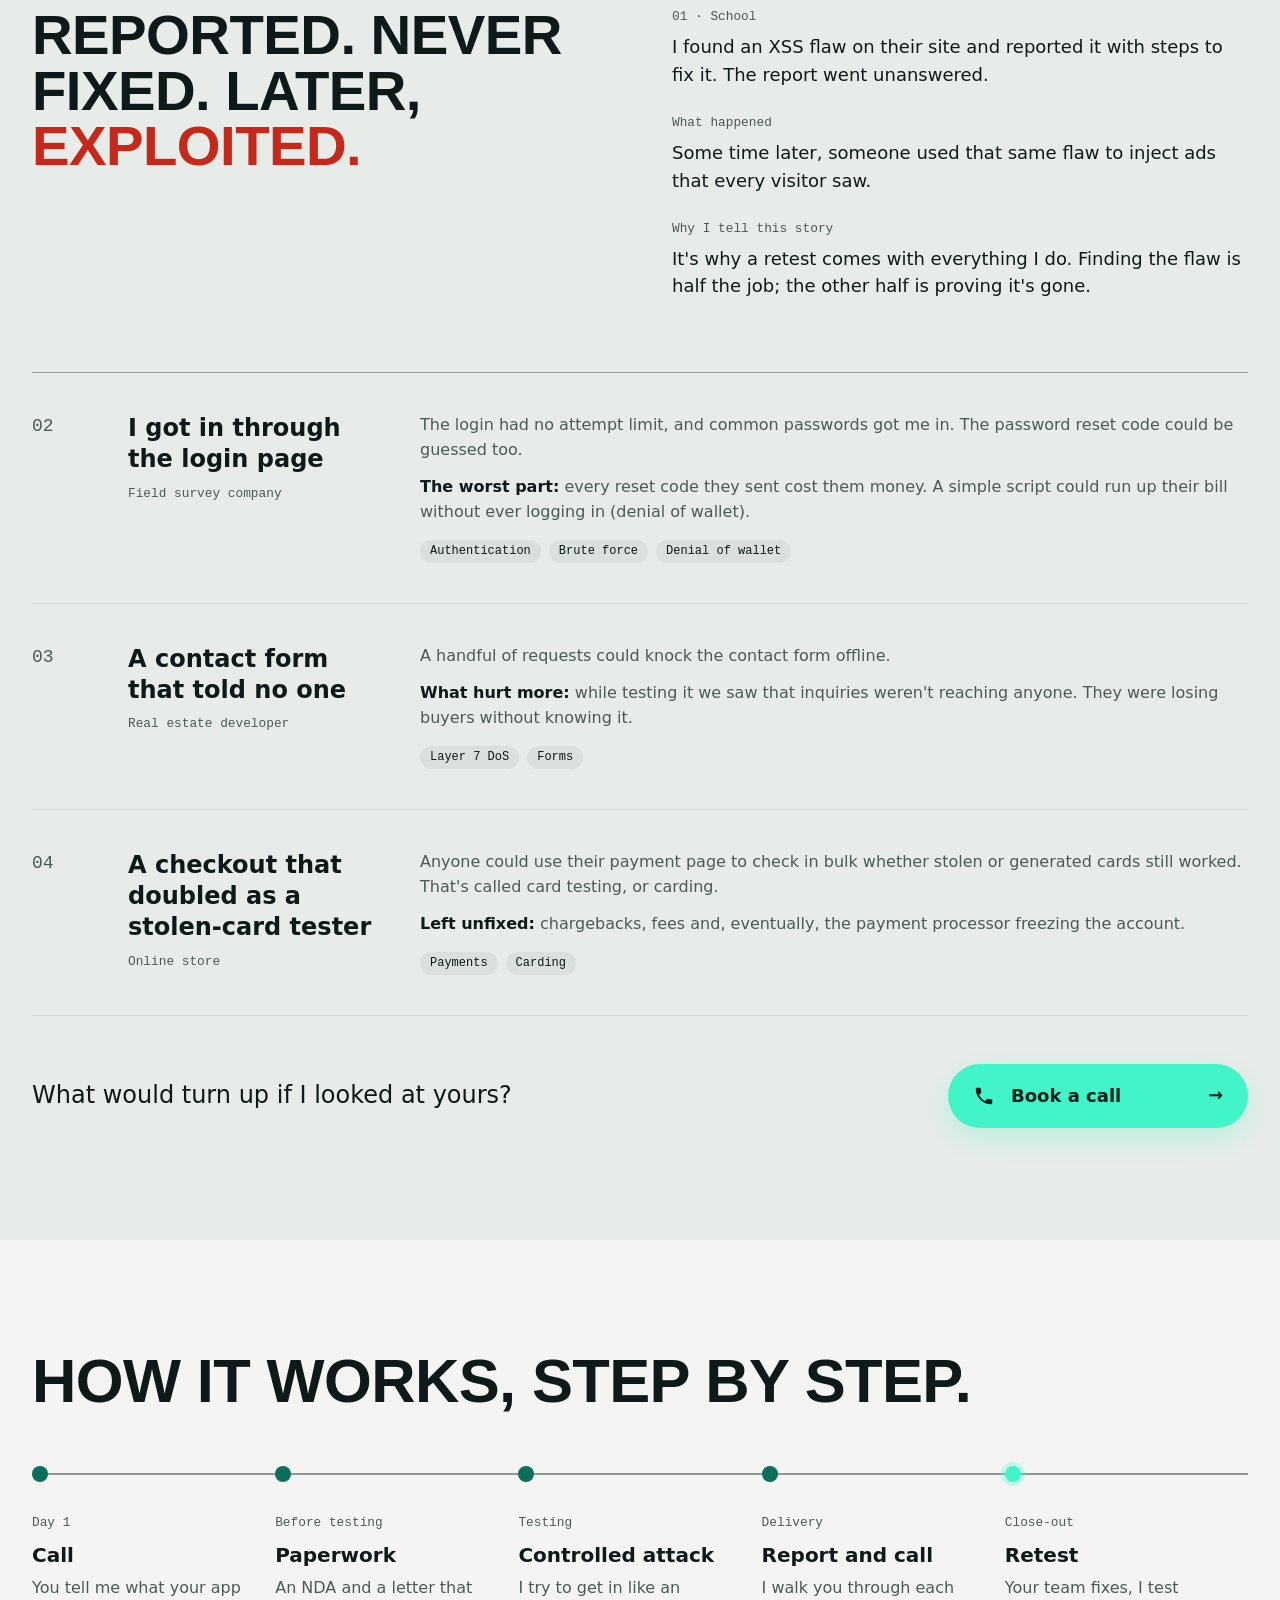
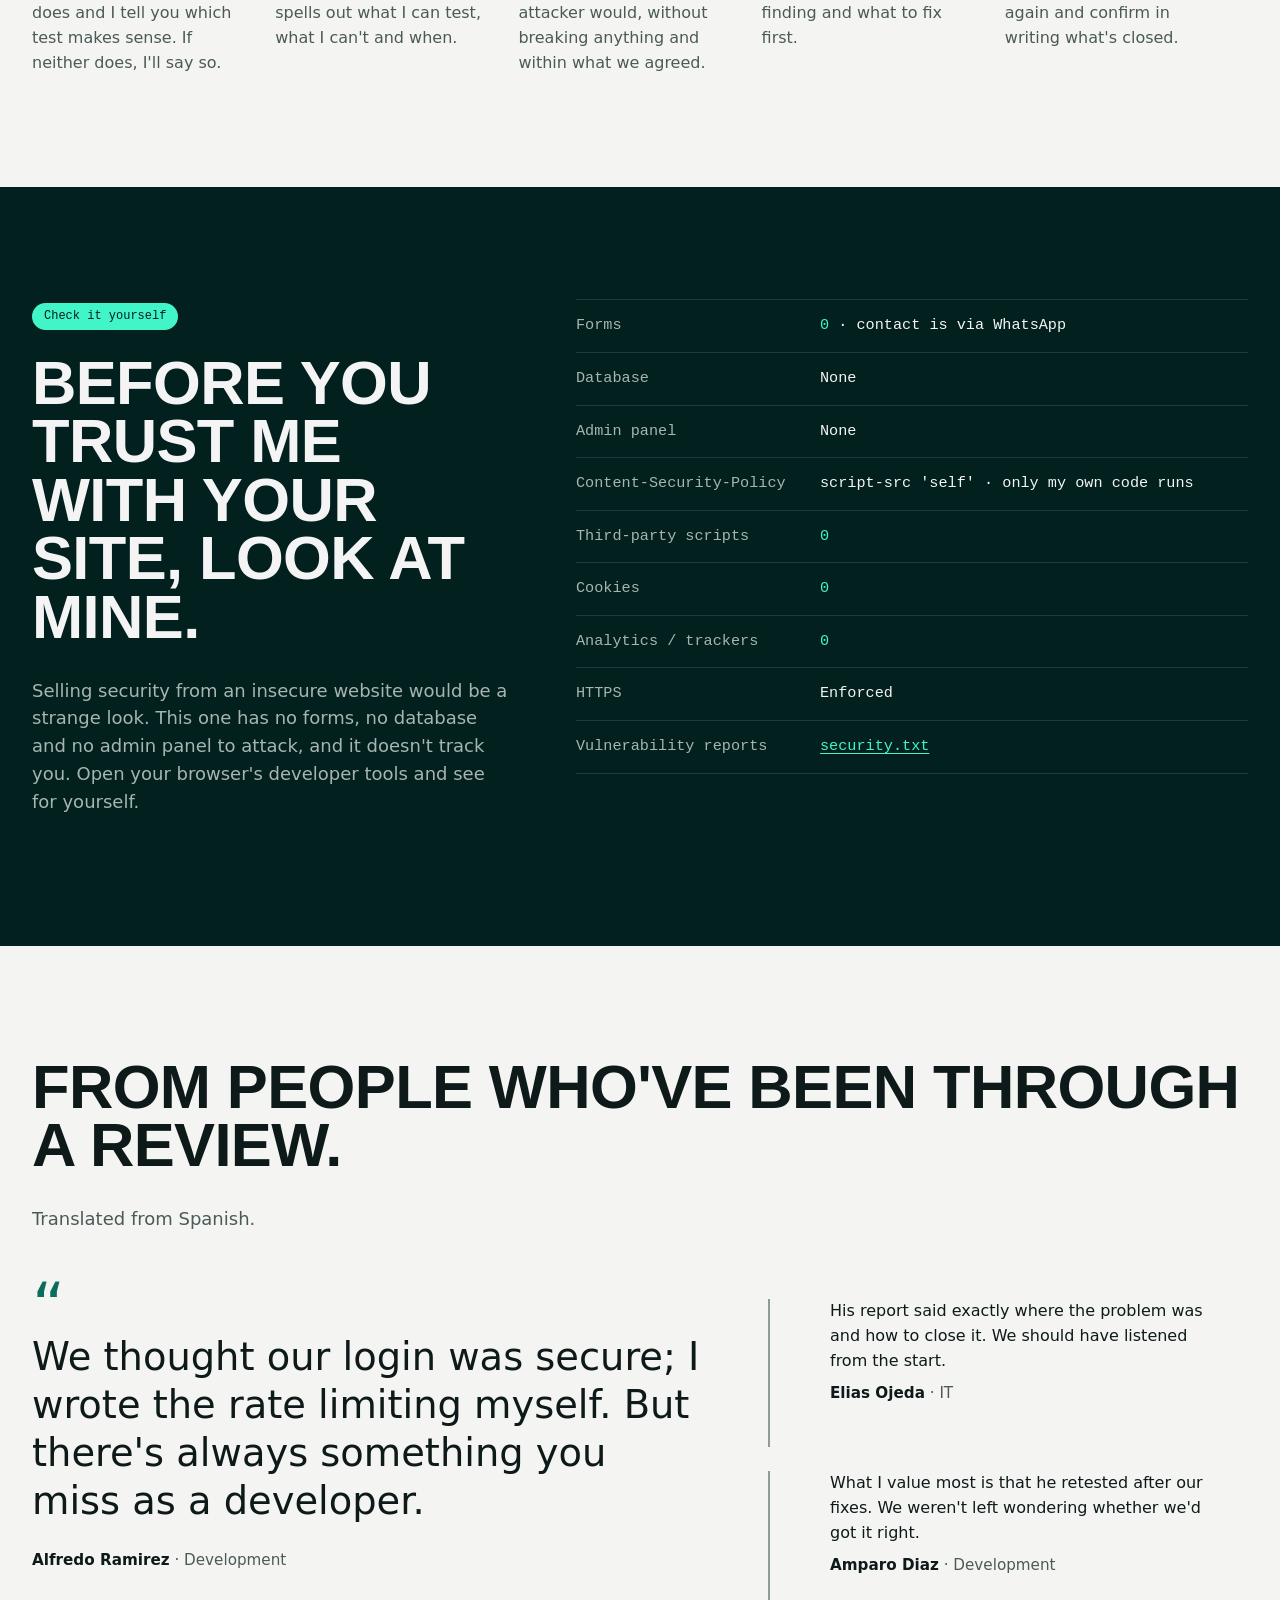
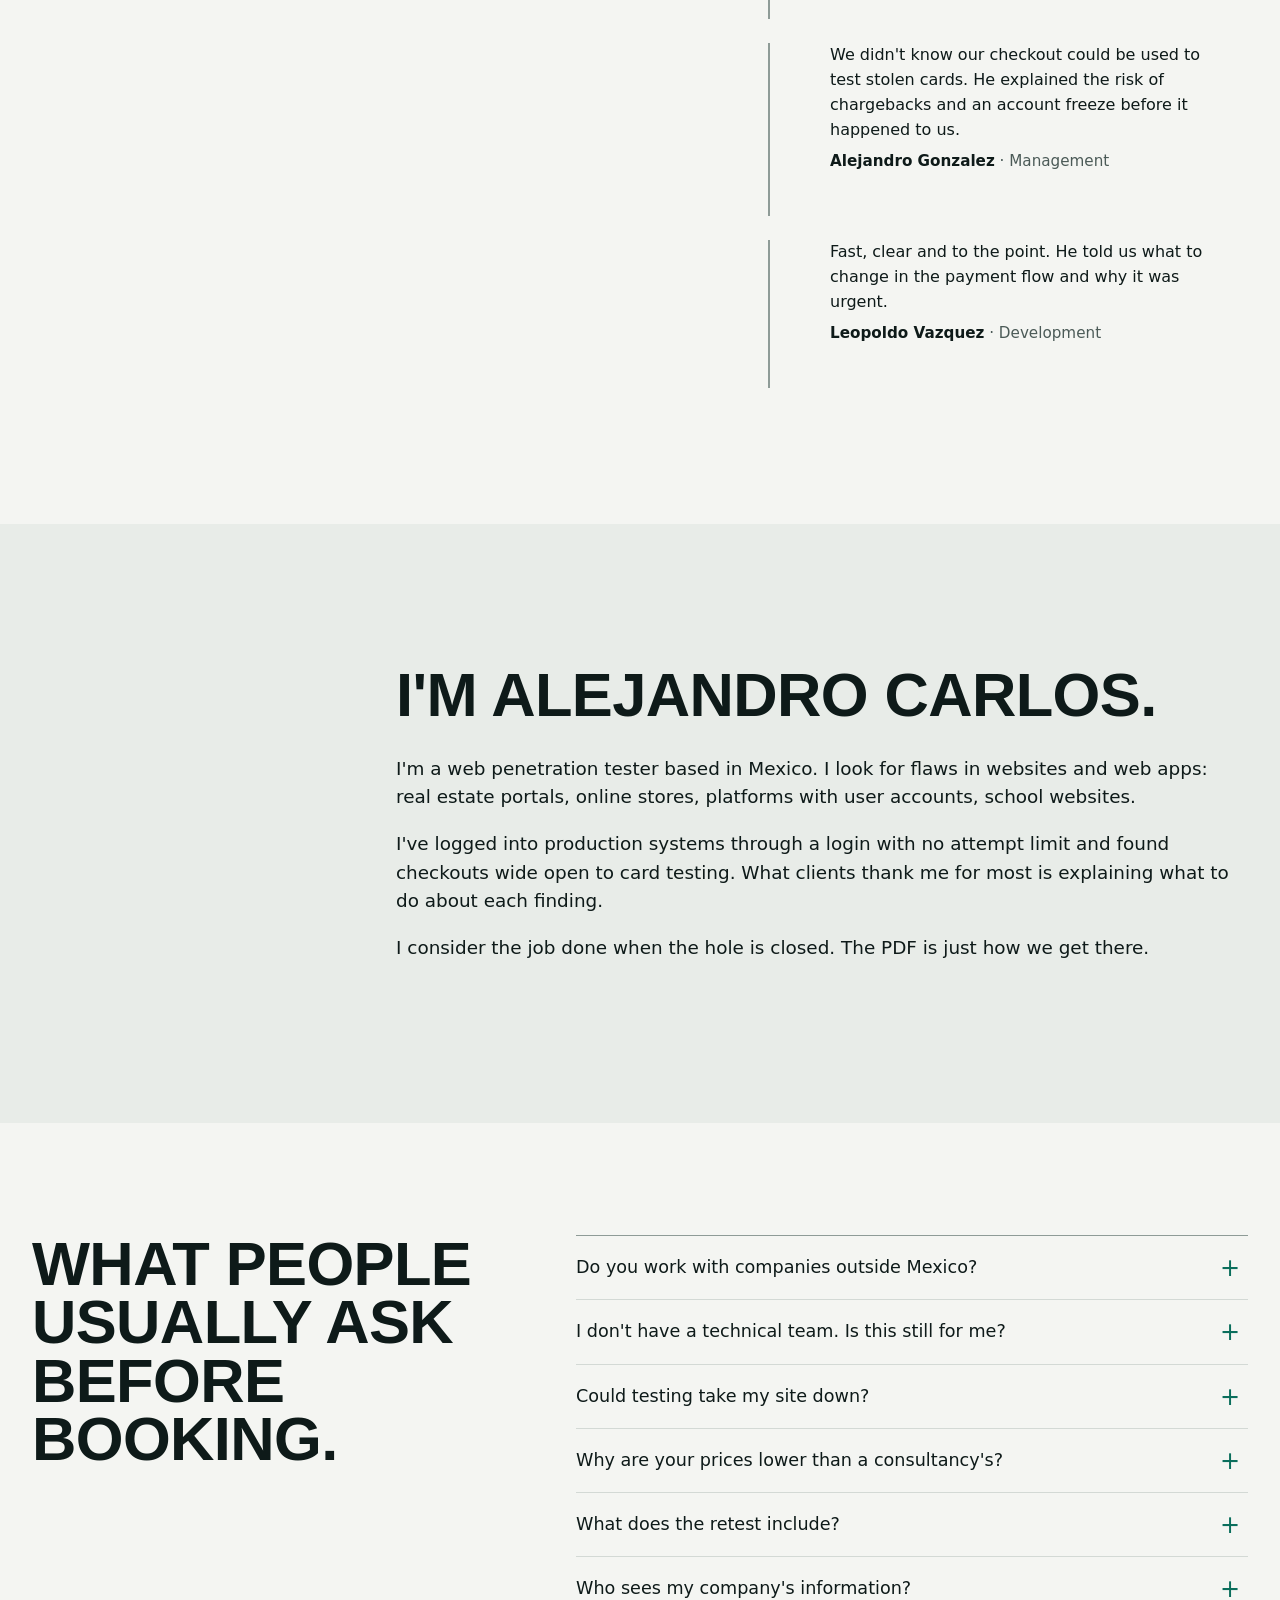
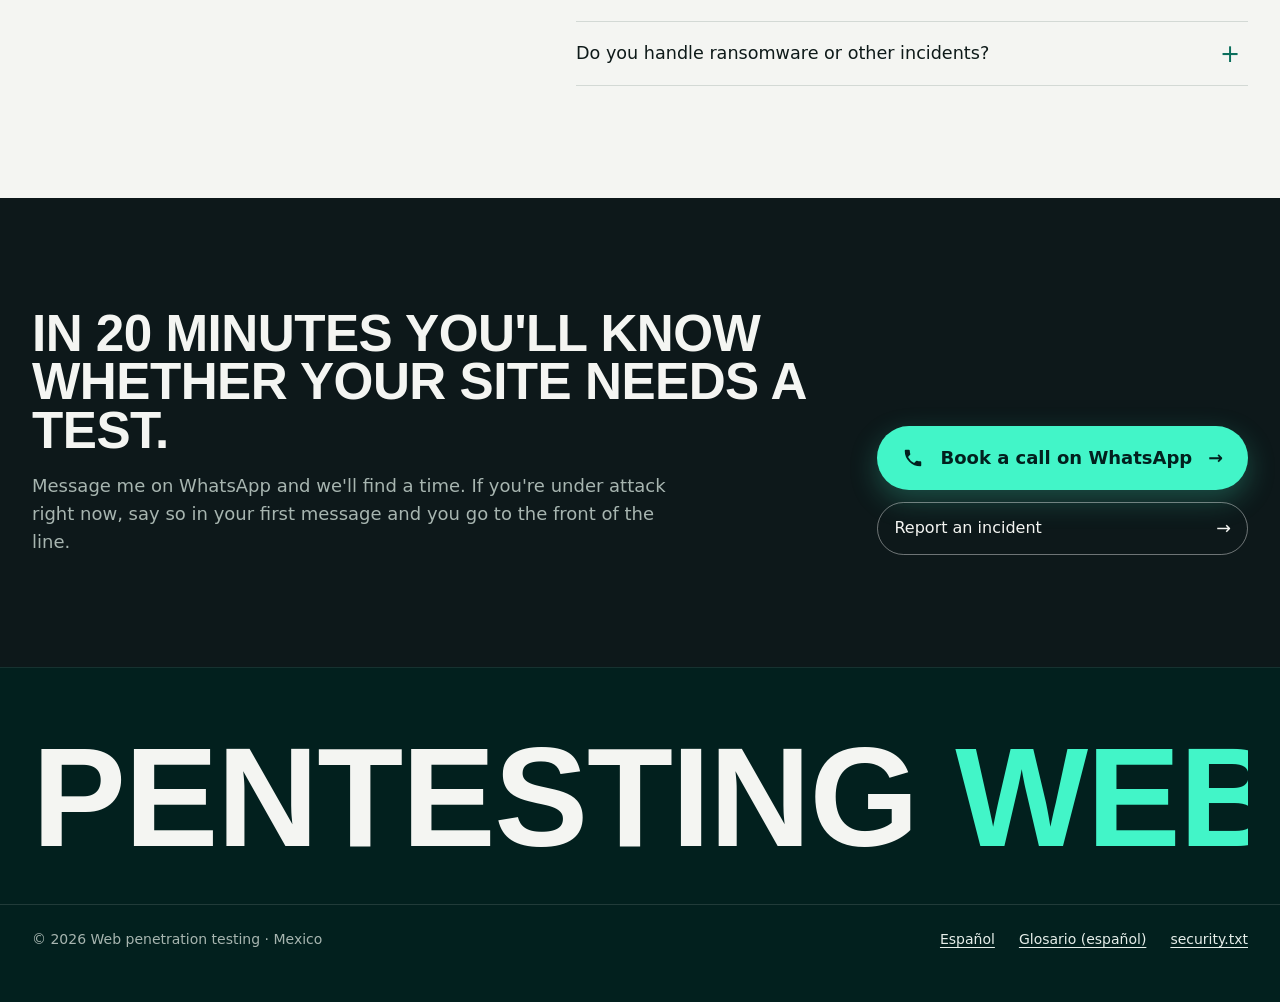
==== commit 2c56f0ea: "Nuevo estilo editorial: titulares condensados, verde tinta y menta, servicios en acordeón y manifies" ====
--- a/en/index.html
+++ b/en/index.html
@@ -19,7 +19,7 @@
   <meta property="og:description" content="If your web app has a hole in it, I'd rather you heard it from me. Retest included.">
   <link rel="preconnect" href="https://fonts.googleapis.com">
   <link rel="preconnect" href="https://fonts.gstatic.com" crossorigin>
-  <link href="https://fonts.googleapis.com/css2?family=IBM+Plex+Mono:wght@400;600&family=IBM+Plex+Sans:wght@300;400;600&display=swap" rel="stylesheet">
+  <link href="https://fonts.googleapis.com/css2?family=IBM+Plex+Mono:wght@400;600&family=IBM+Plex+Sans+Condensed:wght@600;700&family=IBM+Plex+Sans:wght@300;400;600&display=swap" rel="stylesheet">
   <link rel="stylesheet" href="../styles.css">
   <script type="application/ld+json">
   {
@@ -60,7 +60,7 @@
       <div class="container hero-solo">
         <div class="hero-copy">
           <p class="kicker">Web penetration testing · Remote</p>
-          <h1 id="hero-title">If your web app has a hole in it, I'd rather you heard it from me.</h1>
+          <h1 id="hero-title">If your web app has a hole in it, <span class="hl">I'd rather you heard it from me.</span></h1>
           <p class="hero-lead">With your written permission, I try to break in the way an attacker would. Then I tell you where I got in, what was at stake and how to close it. Once your team ships the fix, I try again.</p>
           <div class="actions">
             <a class="btn btn-primary btn-cta btn-pulse" href="#contact" data-wa="llamada"><svg class="icon" viewBox="0 0 24 24" aria-hidden="true" focusable="false"><path d="M6.6 10.8a15.1 15.1 0 0 0 6.6 6.6l2.2-2.2a1 1 0 0 1 1-.25c1.1.37 2.3.57 3.6.57a1 1 0 0 1 1 1V20a1 1 0 0 1-1 1A17 17 0 0 1 3 4a1 1 0 0 1 1-1h3.5a1 1 0 0 1 1 1c0 1.25.2 2.45.57 3.57a1 1 0 0 1-.25 1z"/></svg><span>Book a free 20-min call</span></a>
@@ -73,6 +73,12 @@
             <li><strong>One person</strong>from first call to final retest</li>
           </ul>
         </div>
+      </div>
+    </section>
+
+    <section class="manifesto" aria-label="Why this service exists">
+      <div class="container">
+        <p class="manifesto-text" data-reveal>Almost every website has a flaw somewhere. What changes is <span class="hl">who finds it first:</span> you or an attacker.</p>
       </div>
     </section>
 
@@ -121,41 +127,42 @@
         <p class="kicker">Services and pricing</p>
         <h2 id="services-title">Two kinds of test. Prices up front.</h2>
         <p class="muted">Both come with an NDA and a signed letter authorizing the testing. Reports in English or Spanish.</p>
-        <div class="pricing">
-          <article class="plan">
-            <h3>Quick Review</h3>
-            <p class="price">$300 <small>USD</small></p>
-            <p class="price-note">When you need to know fast where the worst problems are.</p>
-            <ul class="includes">
-              <li>The most common and most dangerous flaws</li>
-              <li>Summary for leadership</li>
-              <li>What to fix first</li>
-              <li>Retest of your fixes</li>
-            </ul>
-            <a class="btn btn-ghost" href="#contact" data-wa="rapida">Request a Quick Review</a>
-          </article>
-          <article class="plan plan-dark">
-            <span class="tag-blue">Recommended</span>
-            <h3>Full Pentest</h3>
-            <p class="price">$700 <small>USD</small></p>
-            <p class="price-note">When your app has user accounts, takes payments or stores sensitive data.</p>
-            <ul class="includes">
-              <li>Manual testing, one feature at a time</li>
-              <li>Login, forms, payments and business rules</li>
-              <li>Leadership report and technical report</li>
-              <li>A call to walk you through each finding</li>
-              <li>Retest of your fixes</li>
-            </ul>
-            <a class="btn btn-primary" href="#contact" data-wa="completo">Request a Full Pentest</a>
-          </article>
-        </div>
-        <div class="incident">
-          <div>
-            <h3>Web incident response · quoted per case</h3>
-            <p>If your site was defaced, injected with code, accessed without permission or had its database stolen, I find out how they got in and how to shut that door.</p>
-            <p><strong>Not covered:</strong> ransomware, infected computers or network problems.</p>
-          </div>
-          <a class="btn btn-ghost" href="#contact" data-wa="incidente">Report an incident</a>
+        <div class="svc">
+          <details class="svc-item">
+            <summary><span class="svc-num">01</span><span class="svc-name">Quick Review</span><span class="svc-price">$300 <small>USD</small></span></summary>
+            <div class="svc-body">
+              <p class="svc-lead">When you need to know fast where the worst problems are.</p>
+              <ul class="includes">
+                <li>The most common and most dangerous flaws</li>
+                <li>Summary for leadership</li>
+                <li>What to fix first</li>
+                <li>Retest of your fixes</li>
+              </ul>
+              <a class="btn btn-primary" href="#contact" data-wa="rapida">Request a Quick Review</a>
+            </div>
+          </details>
+          <details class="svc-item" open>
+            <summary><span class="svc-num">02</span><span class="svc-name">Full Pentest <span class="pill">Recommended</span></span><span class="svc-price">$700 <small>USD</small></span></summary>
+            <div class="svc-body">
+              <p class="svc-lead">When your app has user accounts, takes payments or stores sensitive data.</p>
+              <ul class="includes">
+                <li>Manual testing, one feature at a time</li>
+                <li>Login, forms, payments and business rules</li>
+                <li>Leadership report and technical report</li>
+                <li>A call to walk you through each finding</li>
+                <li>Retest of your fixes</li>
+              </ul>
+              <a class="btn btn-primary" href="#contact" data-wa="completo">Request a Full Pentest</a>
+            </div>
+          </details>
+          <details class="svc-item svc-alert">
+            <summary><span class="svc-num">03</span><span class="svc-name">Web incident response</span><span class="svc-price svc-price-text">Quoted per case</span></summary>
+            <div class="svc-body">
+              <p class="svc-lead">If your site was defaced, injected with code, accessed without permission or had its database stolen, I find out how they got in and how to shut that door.</p>
+              <p><strong>Not covered:</strong> ransomware, infected computers or network problems.</p>
+              <a class="btn btn-primary" href="#contact" data-wa="incidente">Report an incident</a>
+            </div>
+          </details>
         </div>
       </div>
     </section>
@@ -331,6 +338,9 @@
   <div class="mobile-cta"><a class="btn btn-primary btn-cta" href="#contact" data-wa="llamada"><svg class="icon" viewBox="0 0 24 24" aria-hidden="true" focusable="false"><path d="M6.6 10.8a15.1 15.1 0 0 0 6.6 6.6l2.2-2.2a1 1 0 0 1 1-.25c1.1.37 2.3.57 3.6.57a1 1 0 0 1 1 1V20a1 1 0 0 1-1 1A17 17 0 0 1 3 4a1 1 0 0 1 1-1h3.5a1 1 0 0 1 1 1c0 1.25.2 2.45.57 3.57a1 1 0 0 1-.25 1z"/></svg><span>Book a free call</span></a></div>
 
   <footer class="site-footer">
+    <div class="container">
+      <p class="footer-mark" aria-hidden="true">Pentesting <span>web</span></p>
+    </div>
     <div class="container footer-inner">
       <p>© <span id="year">2026</span> Web penetration testing · Mexico</p>
       <ul class="footer-links" aria-label="Links">
--- a/styles.css
+++ b/styles.css
@@ -1,41 +1,47 @@
 /* ==========================================================
-   Pentesting web — estilo corporativo sobrio
-   IBM Plex · azul #0F62FE · esquinas rectas
+   Pentesting web
+   IBM Plex + Plex Condensed · verde tinta #02201E · menta #42F5C8
    Cada sección usa una composición propia (no plantillas repetidas).
    ========================================================== */
 
 :root {
-  --bg: #FFFFFF;
-  --layer: #F4F4F4;
-  --layer-2: #E0E0E0;
-  --text: #161616;
-  --muted: #525252;
-  --border: #E0E0E0;
-  --border-strong: #8D8D8D;
-  --primary: #0F62FE;
-  --primary-hover: #0043CE;
-  --primary-ink: #FFFFFF;
-  --link: #0F62FE;
-  --alert: #DA1E28;
-  --ok: #198038;
+  --bg: #F4F5F2;
+  --layer: #E8ECE8;
+  --layer-2: #DAE0DB;
+  --text: #0E1A19;
+  --muted: #4B5A57;
+  --border: #D3D9D5;
+  --border-strong: #8E9B97;
+  --primary: #42F5C8;
+  --primary-hover: #2BDDB0;
+  --primary-ink: #02201E;
+  --link: #0A6E5C;
+  --hl: #0A6E5C;
+  --alert: #C4291C;
+  --ok: #0A6E5C;
+  --ink: #02201E;
+  --ink-2: #0D181A;
+  --mint: #42F5C8;
 
   --font-sans: "IBM Plex Sans", "Helvetica Neue", system-ui, sans-serif;
+  --font-display: "IBM Plex Sans Condensed", "Arial Narrow", "IBM Plex Sans", sans-serif;
   --font-mono: "IBM Plex Mono", ui-monospace, monospace;
+  --radius: 20px;
   --max: 1312px;
   color-scheme: light;
 }
 @media (prefers-color-scheme: dark) {
   :root:not([data-theme="light"]) {
-    --bg: #161616; --layer: #262626; --layer-2: #393939;
-    --text: #F4F4F4; --muted: #C6C6C6; --border: #393939; --border-strong: #6F6F6F;
-    --link: #78A9FF; --alert: #FF8389; --ok: #42BE65;
+    --bg: #0D181A; --layer: #12211F; --layer-2: #1B2D29;
+    --text: #EEF3F0; --muted: #A7B5B0; --border: #22352F; --border-strong: #4A5F58;
+    --link: #42F5C8; --hl: #42F5C8; --alert: #FF8A80; --ok: #42F5C8;
     color-scheme: dark;
   }
 }
 :root[data-theme="dark"] {
-  --bg: #161616; --layer: #262626; --layer-2: #393939;
-  --text: #F4F4F4; --muted: #C6C6C6; --border: #393939; --border-strong: #6F6F6F;
-  --link: #78A9FF; --alert: #FF8389; --ok: #42BE65;
+  --bg: #0D181A; --layer: #12211F; --layer-2: #1B2D29;
+  --text: #EEF3F0; --muted: #A7B5B0; --border: #22352F; --border-strong: #4A5F58;
+  --link: #42F5C8; --hl: #42F5C8; --alert: #FF8A80; --ok: #42F5C8;
   color-scheme: dark;
 }
 
@@ -368,3 +374,169 @@
 .about .split { align-items: center; grid-template-columns: 300px 1fr; }
 .about-photo { width: 100%; max-width: 300px; height: auto; aspect-ratio: 4 / 5; object-fit: cover; }
 @media (max-width: 960px) { .about .split { grid-template-columns: 1fr; } .about-photo { max-width: 240px; } }
+
+/* ==========================================================
+   CAPA EDITORIAL: titulares condensados, tinta verde y menta
+   ========================================================== */
+:focus-visible { outline-color: var(--text); }
+h1, h2, .pull, .manifesto-text, .svc-name, .svc-num, .footer-mark, .g-letter {
+  font-family: var(--font-display); font-weight: 700; text-transform: uppercase; letter-spacing: -0.01em;
+}
+h1 { font-size: clamp(3rem, 7.6vw, 6.75rem); line-height: .92; }
+h2 { font-size: clamp(2.25rem, 4.8vw, 4.25rem); line-height: .95; }
+.hl { color: var(--hl); }
+
+/* Etiqueta tipo píldora */
+.kicker {
+  display: inline-block; background: var(--mint); color: var(--ink);
+  font-size: .75rem; padding: 4px 12px; border-radius: 999px; margin-bottom: 24px;
+  align-self: flex-start; width: fit-content;
+}
+.pill {
+  display: inline-block; vertical-align: middle; margin-left: 12px;
+  font-family: var(--font-mono); font-size: .75rem; font-weight: 400; text-transform: none; letter-spacing: 0;
+  background: var(--mint); color: var(--ink); padding: 3px 10px; border-radius: 999px;
+}
+
+/* Encabezado flotante */
+.site-header { top: 12px; background: transparent; padding-top: 12px; margin-bottom: -60px; }
+.header-inner { background: var(--ink); border-radius: 999px; padding: 0 6px 0 22px; box-shadow: 0 8px 30px rgba(2, 32, 30, .25); }
+.brand span { color: var(--mint); }
+.nav { align-items: center; gap: 4px; }
+.nav-links a { height: 40px; border-radius: 999px; color: #CFD8D4; }
+.nav-links a:hover, .nav-links a[aria-current] { background: rgba(255,255,255,.08); color: #FFF; }
+.lang { height: 40px; border-left: 0; border-radius: 999px; color: #CFD8D4; }
+.lang:hover { background: rgba(255,255,255,.08); }
+@media (min-width: 672px) { .site-header .container { padding: 0 16px; } }
+
+/* Botones redondeados */
+.btn { border-radius: 999px; }
+.btn-primary { background: var(--mint); color: var(--ink); }
+.btn-primary:hover { background: var(--primary-hover); color: var(--ink); }
+.btn-ghost { border-color: var(--text); color: var(--text); }
+.btn-ghost:hover { background: var(--text); color: var(--bg); }
+.btn-cta { box-shadow: 0 10px 28px rgba(66, 245, 200, .28); }
+.btn-sm.btn-cta { min-height: 40px; padding: 6px 18px; }
+@keyframes pulse {
+  0%   { box-shadow: 0 10px 28px rgba(66,245,200,.28), 0 0 0 0 rgba(66,245,200,.6); }
+  70%  { box-shadow: 0 10px 28px rgba(66,245,200,.28), 0 0 0 16px rgba(66,245,200,0); }
+  100% { box-shadow: 0 10px 28px rgba(66,245,200,.28), 0 0 0 0 rgba(66,245,200,0); }
+}
+.mobile-cta { background: var(--ink); border-top-color: rgba(255,255,255,.1); }
+
+/* Portada oscura */
+.hero {
+  border-bottom: 0; color: #F4F5F2;
+  background:
+    radial-gradient(ellipse 80% 70% at 70% 0%, rgba(66,245,200,.16), transparent 60%),
+    linear-gradient(180deg, #02201E 0%, #0D181A 100%);
+}
+.hero .hl { color: var(--mint); }
+.hero-solo .hero-copy { padding: 176px 0 104px; max-width: 1180px; }
+@media (max-width: 672px) { .hero-solo .hero-copy { padding: 120px 0 64px; } }
+.hero .hero-lead { color: #B9C6C1; font-size: 1.3rem; max-width: 640px; }
+.hero .hero-note { color: #8FA19B; }
+.hero .btn-ghost { border-color: rgba(255,255,255,.4); color: #F4F5F2; }
+.hero .btn-ghost:hover { background: #F4F5F2; color: var(--ink); }
+.hero .btn:focus-visible { outline-color: var(--mint); box-shadow: none; outline-offset: 3px; }
+.hero .facts li { color: #8FA19B; border-color: rgba(255,255,255,.14); }
+.hero .facts strong { color: #FFF; font-family: var(--font-display); font-weight: 600; font-size: 1.6rem; }
+
+/* Manifiesto que se revela al hacer scroll */
+.manifesto { padding: 152px 0; }
+.manifesto-text { margin: 0; max-width: 1180px; font-size: clamp(2.2rem, 5.6vw, 5.25rem); line-height: .98; }
+.js-reveal .manifesto-text .w { color: var(--border-strong); opacity: .45; transition: color .35s ease, opacity .35s ease; }
+.js-reveal .manifesto-text .w.on { color: var(--text); opacity: 1; }
+.js-reveal .manifesto-text .hl .w.on { color: var(--hl); }
+@media (max-width: 672px) { .manifesto { padding: 96px 0; } }
+
+/* Compromisos y proceso */
+.numbered li::before { font-family: var(--font-display); font-weight: 700; color: var(--hl); }
+.timeline li::after { border-radius: 50%; background: var(--link); }
+.timeline li:last-child::after { background: var(--mint); box-shadow: 0 0 0 4px rgba(66,245,200,.25); }
+
+/* Servicios: acordeón numerado */
+.svc { margin-top: 48px; border-top: 1px solid var(--border-strong); }
+.svc-item { border-bottom: 1px solid var(--border-strong); }
+.svc-item summary {
+  list-style: none; cursor: pointer; display: grid; align-items: center; gap: 24px;
+  grid-template-columns: 110px 1fr auto 48px; padding: 32px 0;
+}
+.svc-item summary::-webkit-details-marker { display: none; }
+.svc-item summary::after {
+  content: "+"; display: grid; place-items: center; width: 48px; height: 48px; border-radius: 50%;
+  border: 1px solid var(--border-strong); font-size: 1.5rem; font-weight: 300; transition: background-color .15s ease;
+}
+.svc-item[open] summary::after { content: "−"; background: var(--mint); color: var(--ink); border-color: var(--mint); }
+.svc-item summary:hover .svc-name { color: var(--hl); }
+.svc-num { font-size: clamp(2rem, 4vw, 3.5rem); line-height: 1; color: var(--border-strong); }
+.svc-name { font-size: clamp(1.9rem, 4.2vw, 3.75rem); line-height: .95; transition: color .15s ease; }
+.svc-price { font-family: var(--font-display); font-weight: 600; font-size: clamp(1.5rem, 2.6vw, 2.25rem); white-space: nowrap; }
+.svc-price small { font-family: var(--font-mono); font-size: .9rem; font-weight: 400; opacity: .7; }
+.svc-price-text { font-size: 1.1rem; font-family: var(--font-mono); font-weight: 400; color: var(--muted); }
+.svc-alert .svc-num { color: var(--alert); }
+.svc-body { padding: 0 0 48px 134px; max-width: 980px; }
+.svc-lead { font-size: 1.3rem; font-weight: 300; max-width: 680px; }
+.svc-body > p:not(.svc-lead) { color: var(--muted); }
+.svc-body .includes { display: grid; grid-template-columns: 1fr 1fr; column-gap: 32px; margin-bottom: 32px; }
+.includes li::before { border-color: var(--link); }
+@media (max-width: 860px) {
+  .svc-item summary { grid-template-columns: 1fr 44px; grid-template-areas: "num toggle" "name toggle" "price toggle"; gap: 6px 16px; padding: 24px 0; }
+  .svc-num { grid-area: num; font-size: 1.25rem; }
+  .svc-name { grid-area: name; }
+  .svc-price { grid-area: price; }
+  .svc-item summary::after { grid-area: toggle; width: 44px; height: 44px; }
+  .svc-body { padding: 0 0 32px; }
+  .svc-body .includes { grid-template-columns: 1fr; }
+  .pill { margin-left: 0; margin-top: 8px; display: table; }
+}
+
+/* Tarjetas redondeadas */
+.pricing { border-radius: var(--radius); overflow: hidden; }
+.plan-dark { background: var(--ink); }
+.plan-dark .tag-blue, .tag-blue { background: var(--mint); color: var(--ink); border-radius: 999px; padding: 3px 10px; }
+.plan-dark .includes li::before { border-color: var(--mint); }
+.incident, .city-case { border-radius: var(--radius); }
+.city-case { padding: 32px; background: var(--layer); }
+.tags li { border-radius: 999px; padding: 2px 10px; }
+.about-photo { border-radius: var(--radius); }
+
+/* Casos */
+.pull { line-height: .98; font-size: clamp(2.2rem, 4.4vw, 3.75rem); }
+.case-item h3 { font-size: 1.5rem; font-weight: 600; }
+.big-quote blockquote::before { color: var(--hl); }
+
+/* Este sitio */
+.inverse { background: var(--ink); }
+.inverse a { color: var(--mint); }
+.inverse .kicker { color: var(--ink); }
+.inverse .muted { color: #A7B5B0; }
+.spec { border-top-color: rgba(255,255,255,.12); }
+.spec div { border-bottom-color: rgba(255,255,255,.12); }
+.spec dt { color: #A7B5B0; }
+.spec .good { color: var(--mint); }
+
+/* Llamada final */
+.cta-band { background: var(--ink-2); color: #F4F5F2; }
+.cta-band p { color: #A7B5B0; }
+.cta-band .btn-primary { background: var(--mint); color: var(--ink); box-shadow: 0 10px 28px rgba(66,245,200,.25); }
+.cta-band .btn-primary:hover { background: var(--primary-hover); color: var(--ink); }
+.cta-band .btn-ghost { border-color: rgba(255,255,255,.4); color: #F4F5F2; }
+.cta-band .btn-ghost:hover { background: #F4F5F2; color: var(--ink); }
+.cta-band :focus-visible { outline-color: var(--mint); }
+
+/* Pie con marca gigante */
+.site-footer { background: var(--ink); color: #A7B5B0; padding: 72px 0 40px; border-top: 1px solid rgba(255,255,255,.08); }
+.site-footer a { color: #E6EEEA; }
+.footer-mark {
+  margin: 0 0 48px; color: #F4F5F2; line-height: .82; white-space: nowrap; overflow: hidden;
+  font-size: clamp(2.5rem, 11vw, 10.5rem);
+}
+.footer-mark span { color: var(--mint); }
+.footer-inner { padding-top: 24px; border-top: 1px solid rgba(255,255,255,.12); }
+
+/* Páginas internas: espacio para el encabezado flotante */
+.city-hero, .g-hero { padding-top: 160px; }
+.g-letters { top: 72px; }
+.g-letter { font-size: 5.5rem; color: var(--hl); }
+.city-hero h1, .g-hero h1 { font-size: clamp(2.6rem, 6vw, 5rem); }
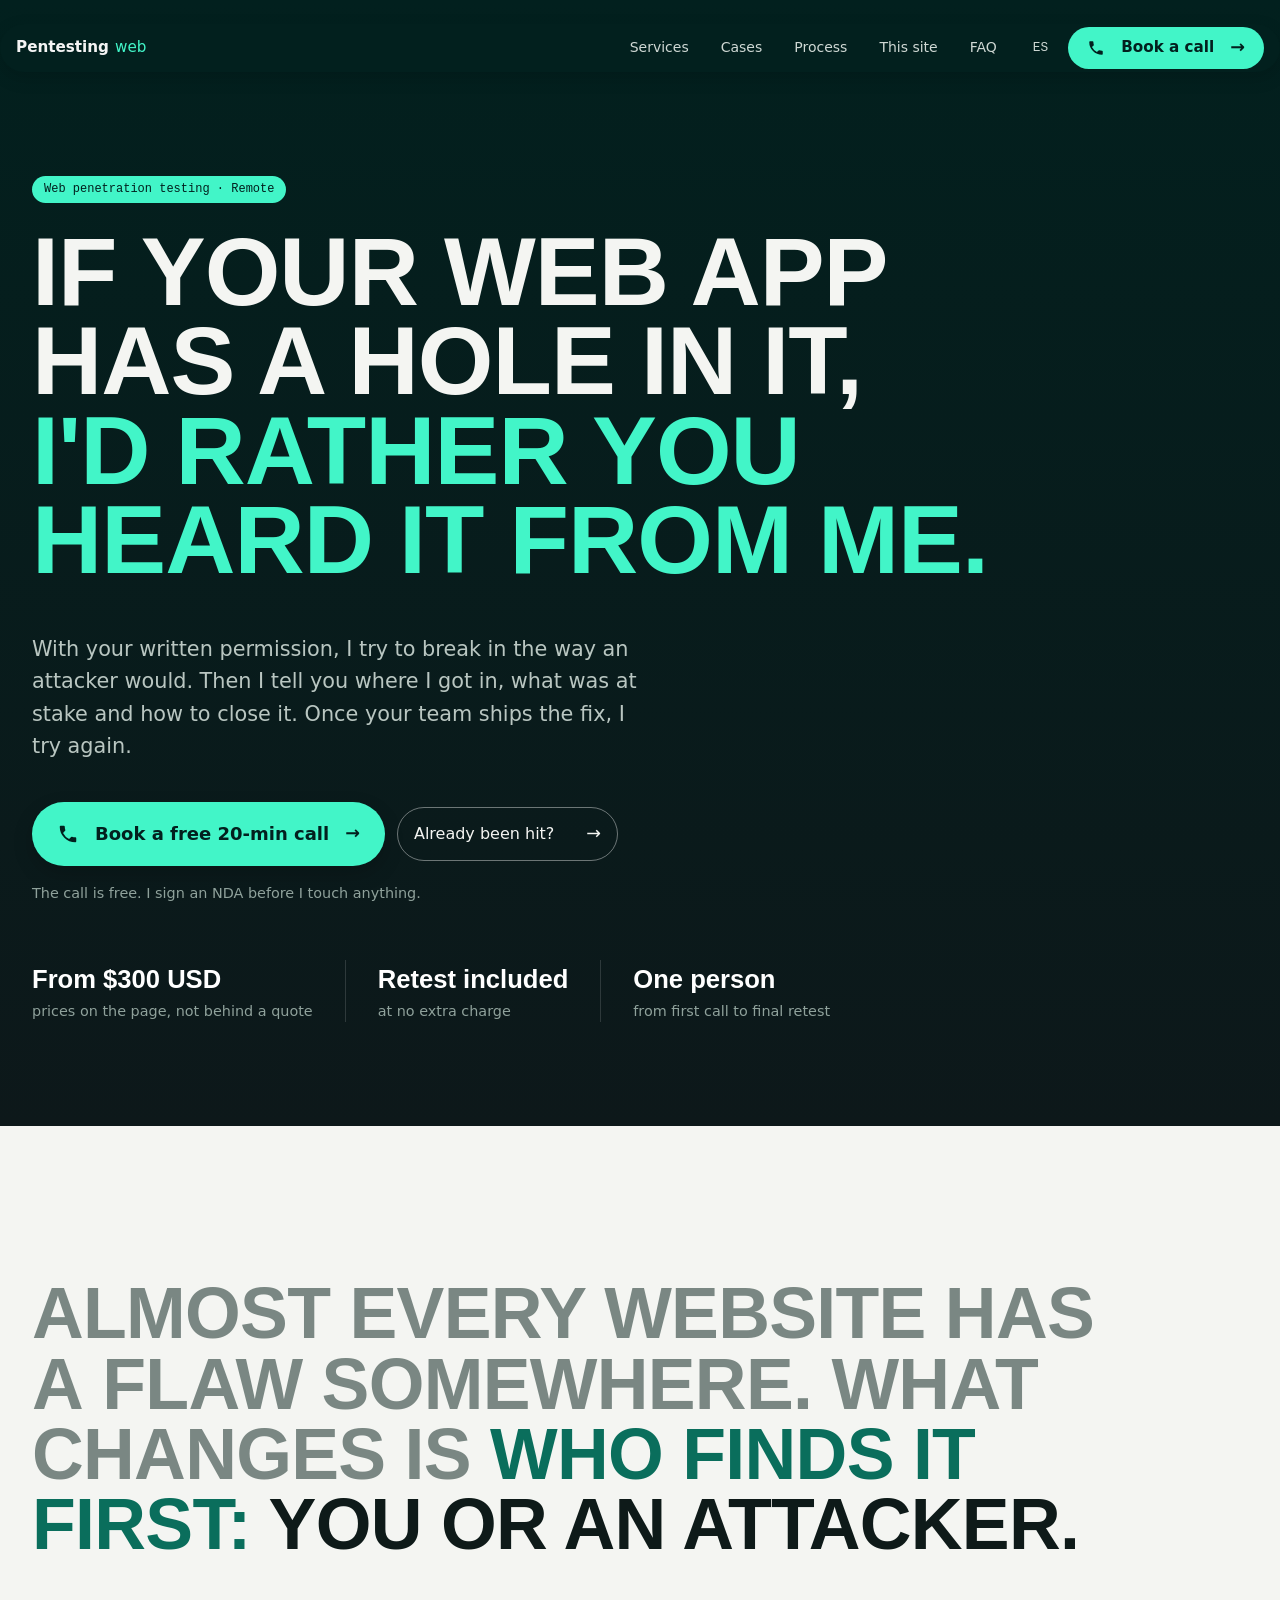
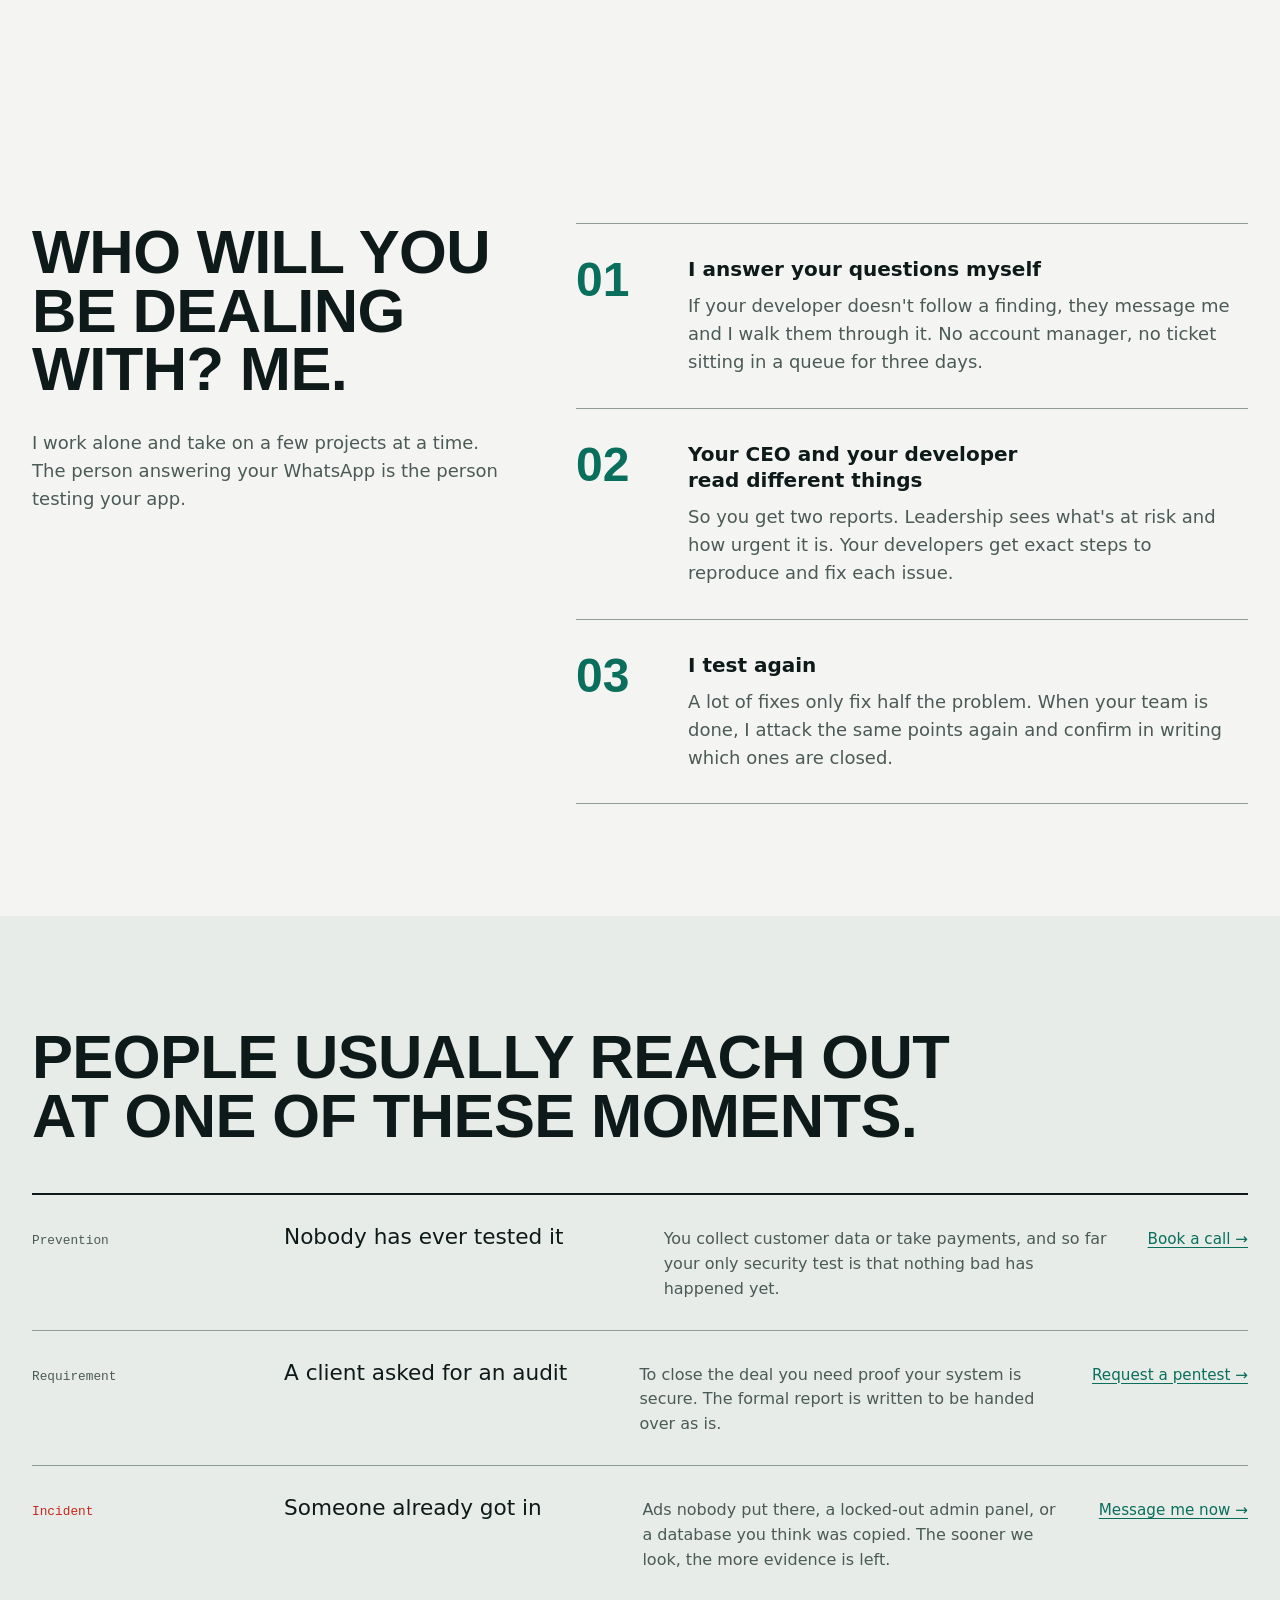
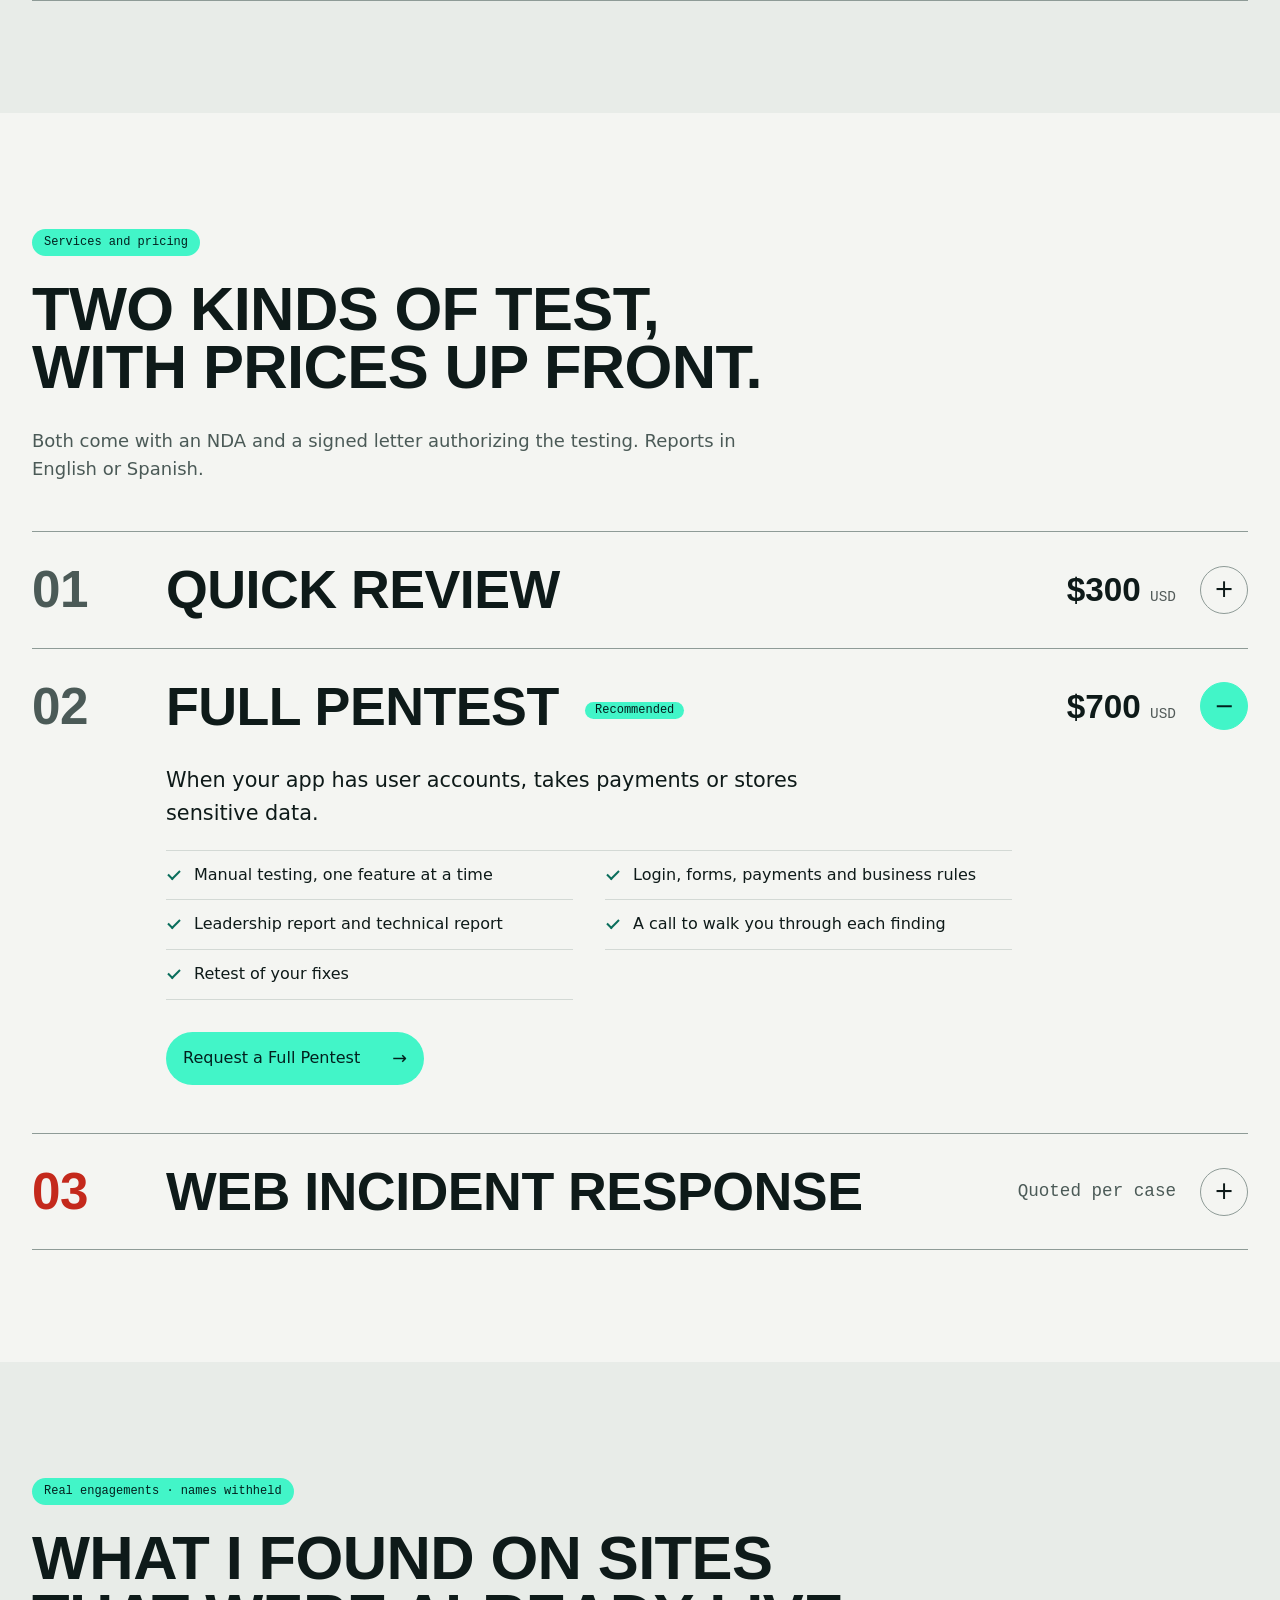
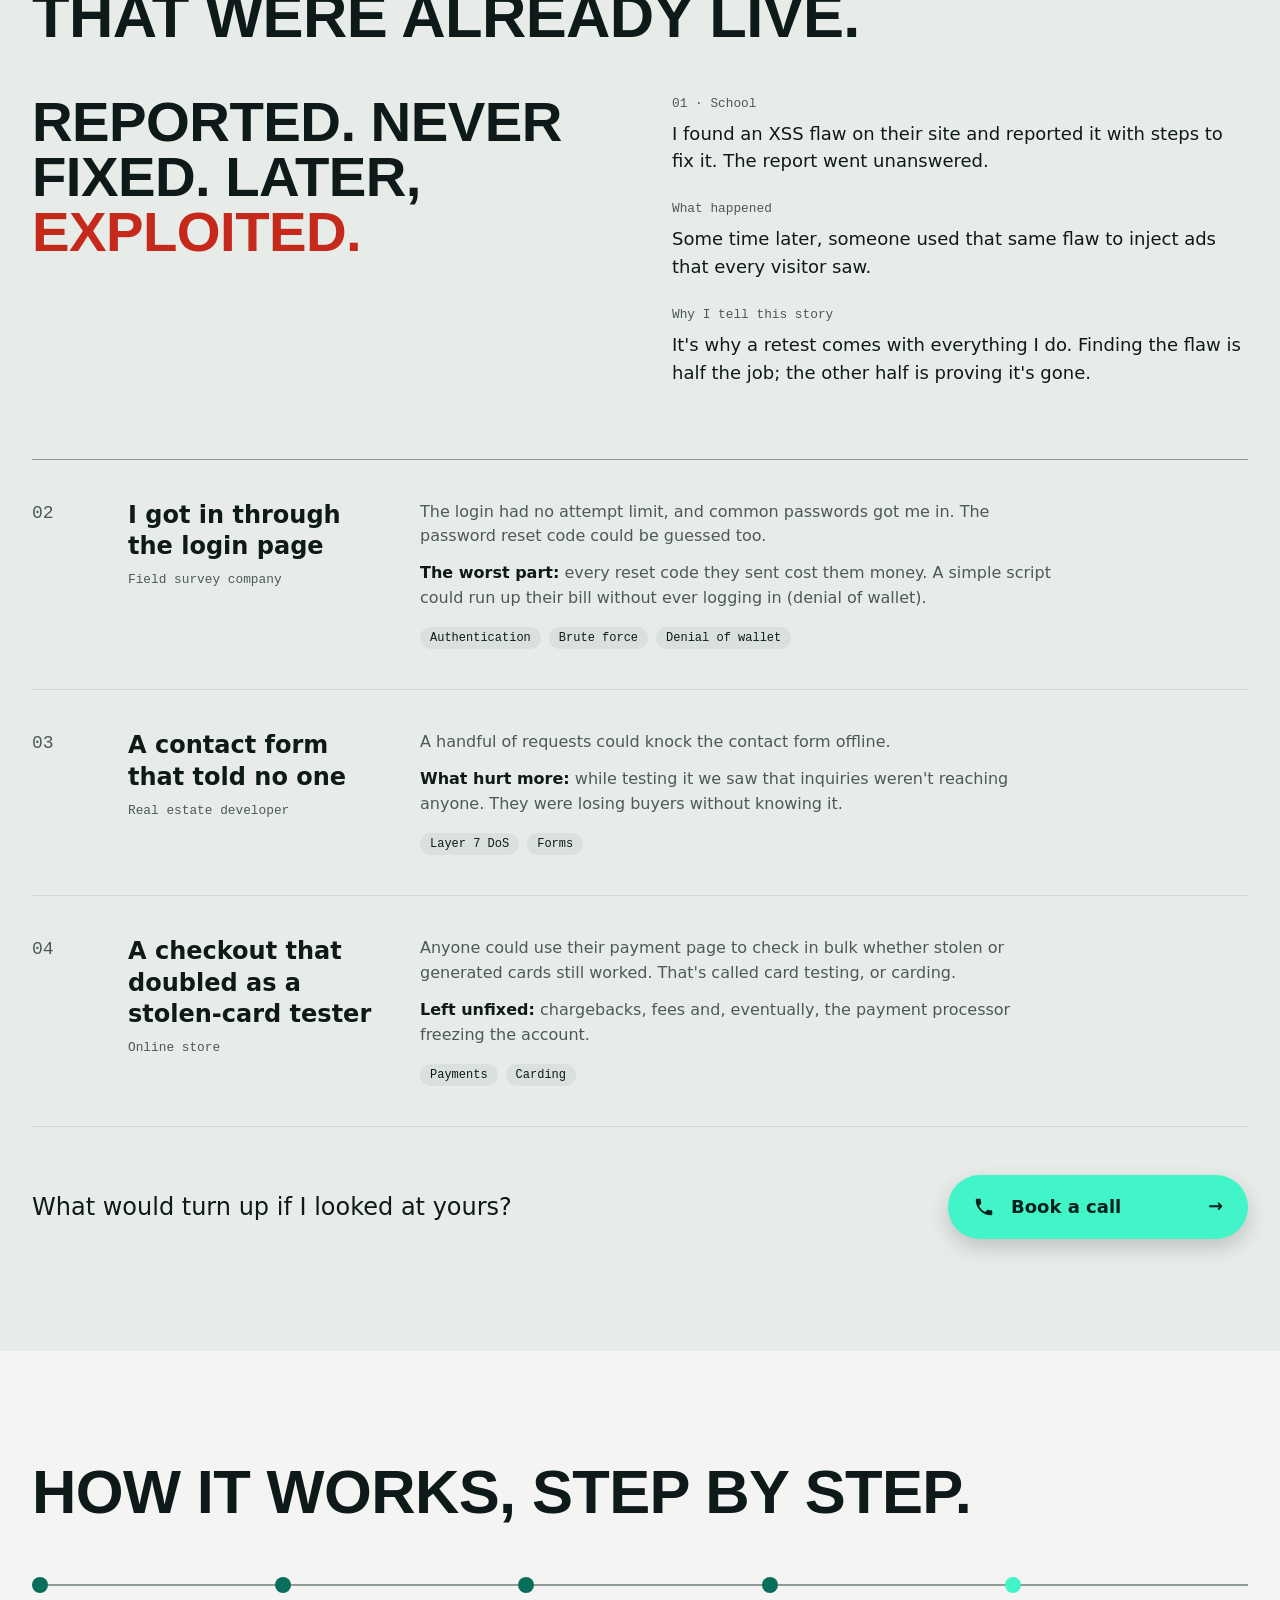
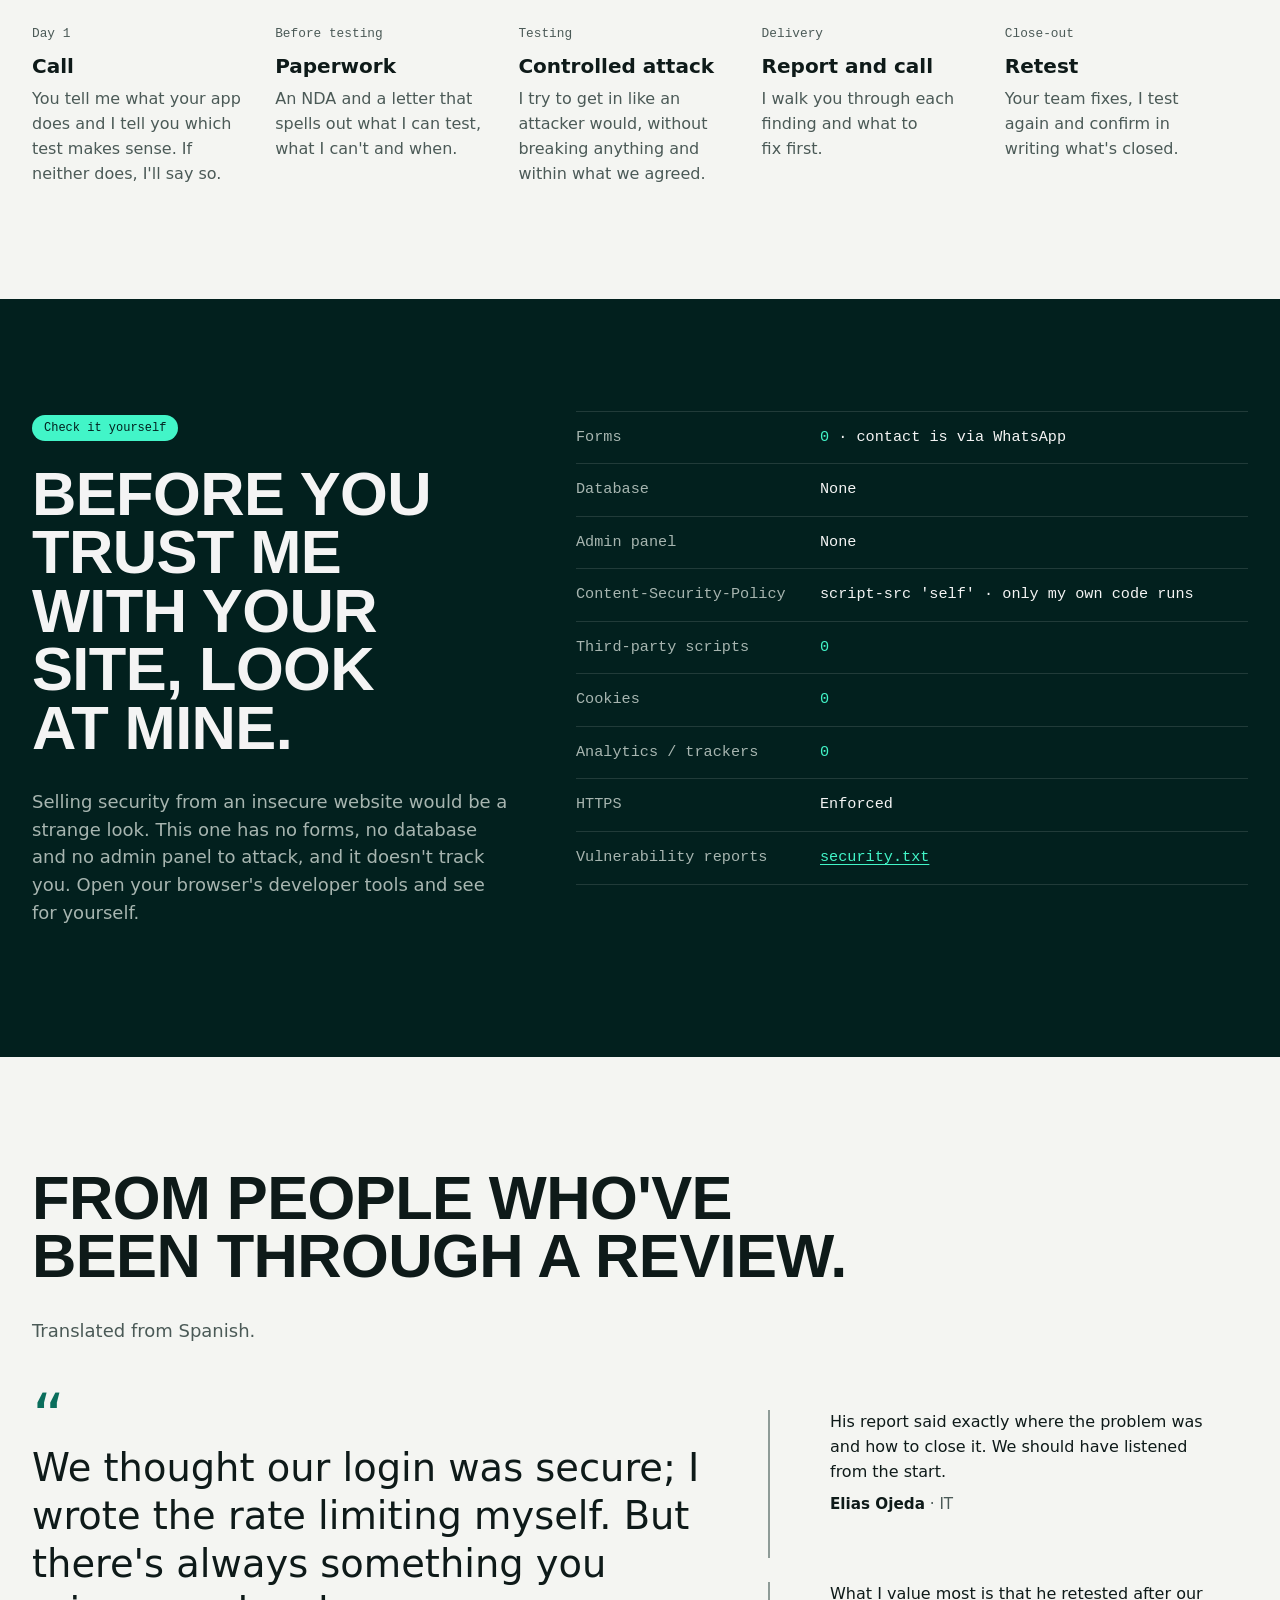
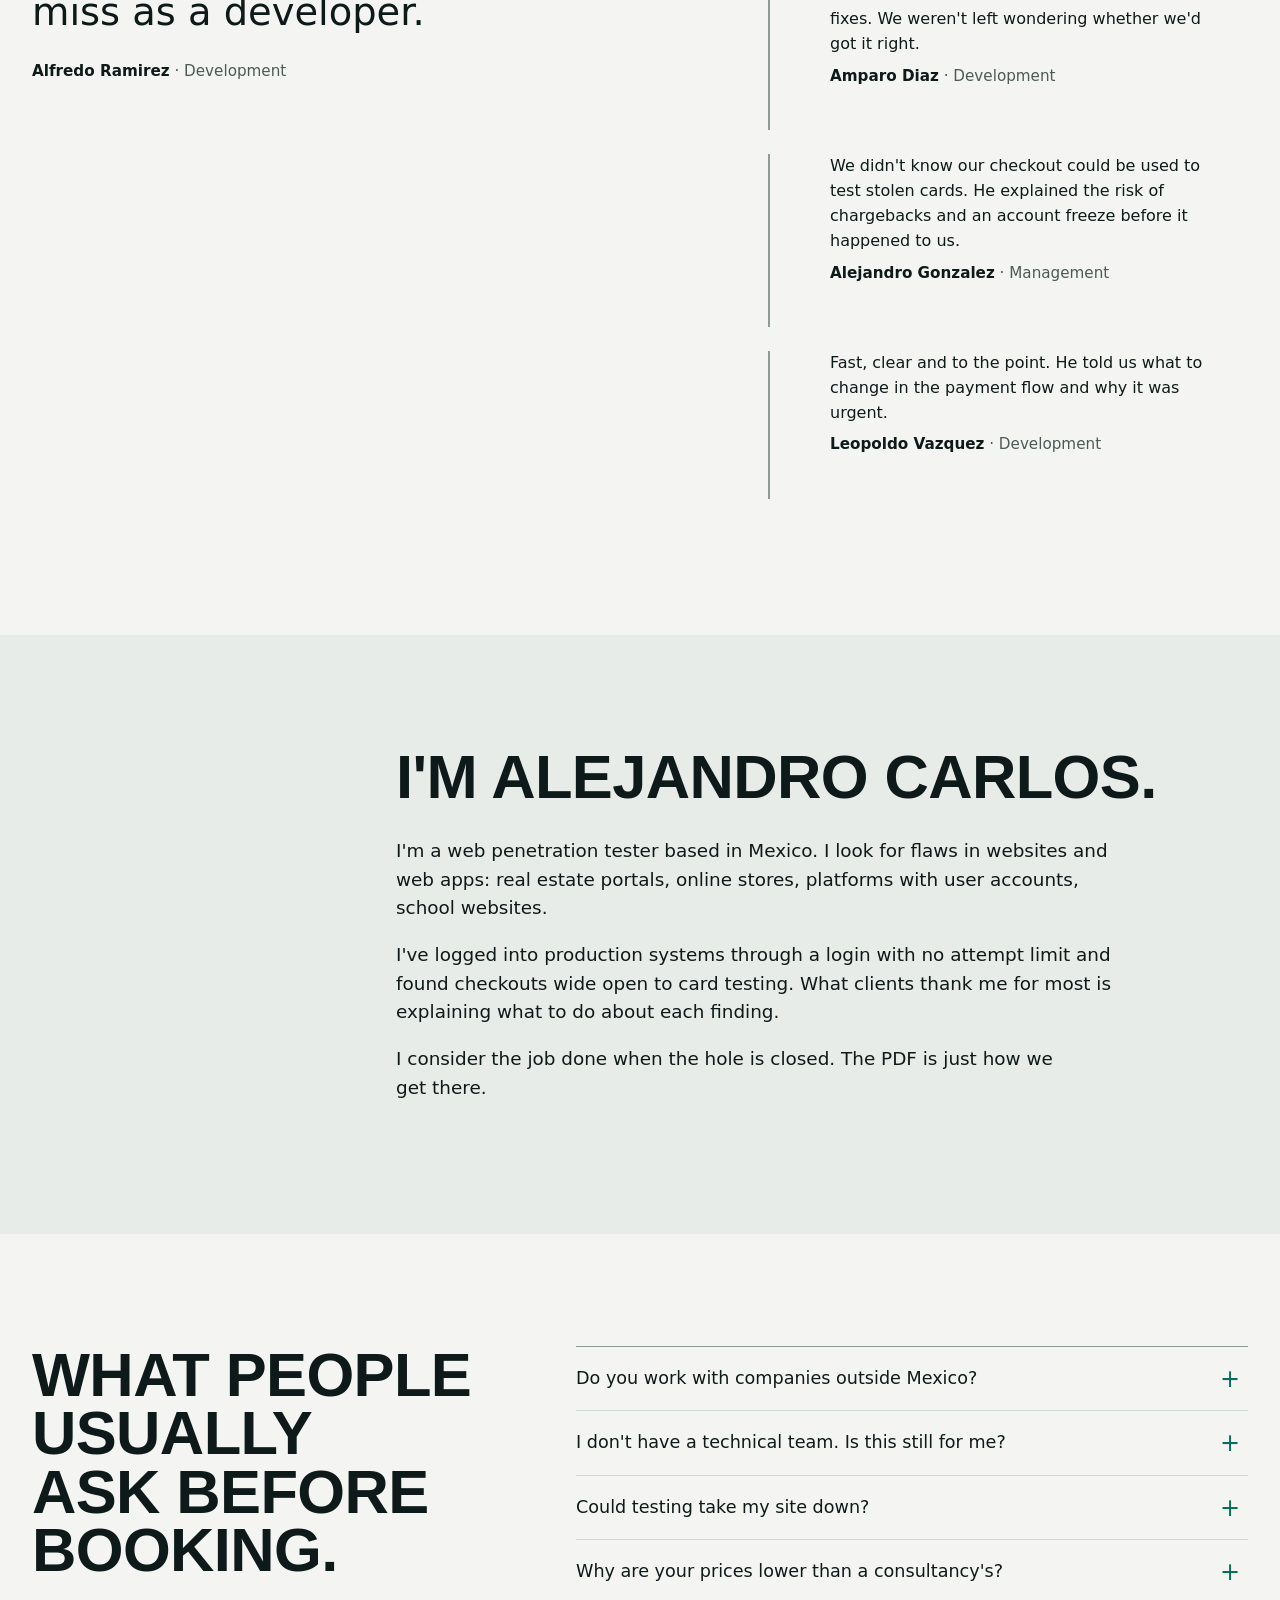
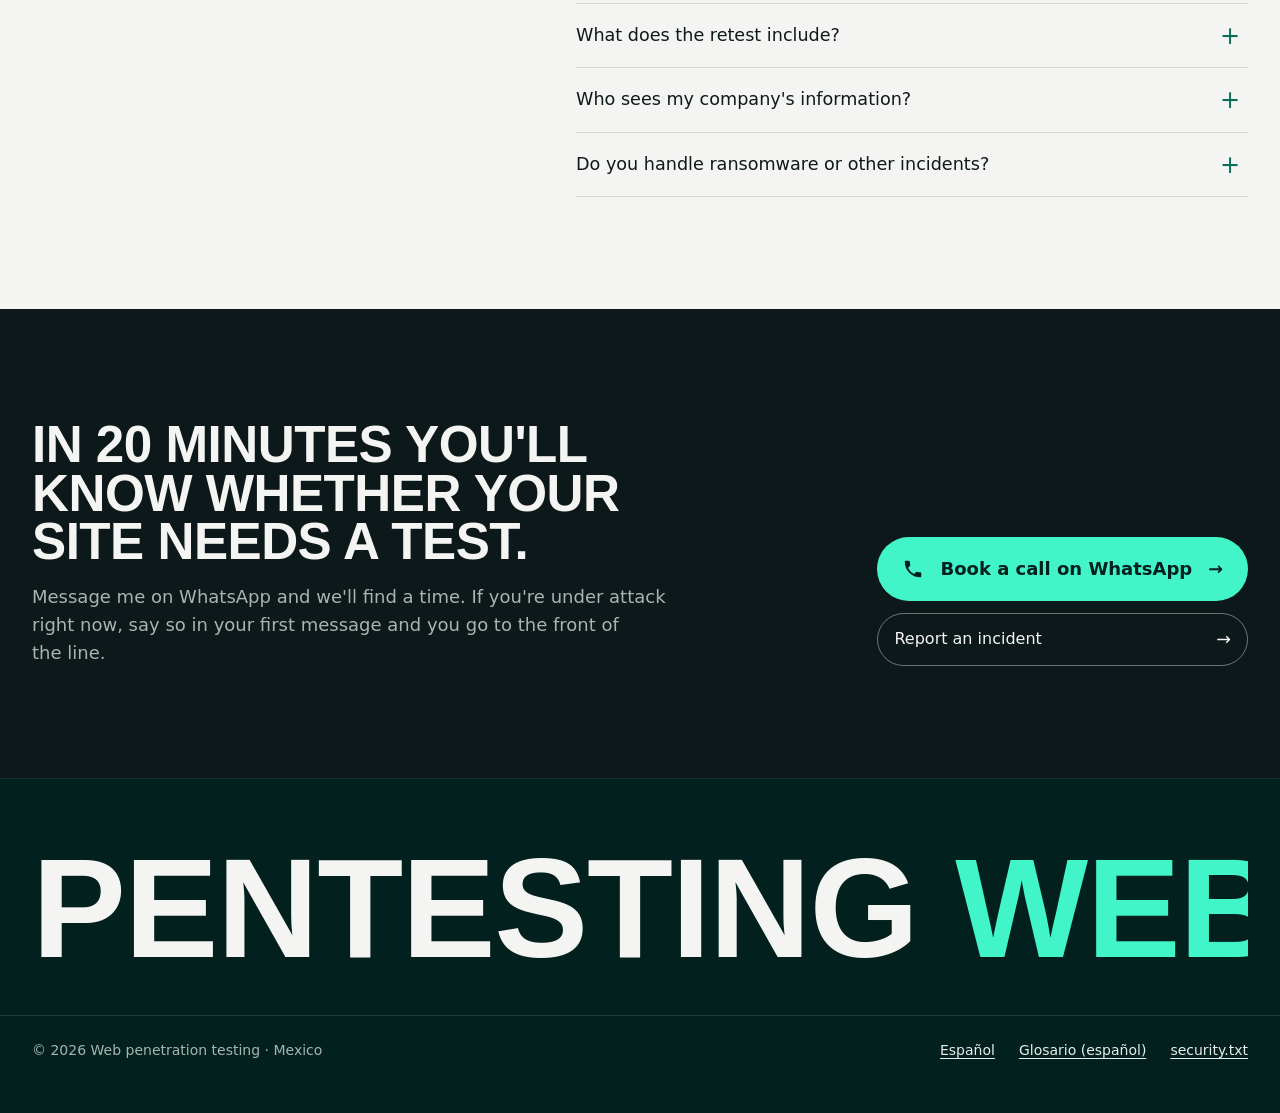
==== commit 526bb790: "Ajustes de diseño: contraste, sin halos de color, cajas con borde completo y medida de párrafo Co-Au" ====
--- a/en/index.html
+++ b/en/index.html
@@ -125,7 +125,7 @@
     <section id="services" aria-labelledby="services-title">
       <div class="container">
         <p class="kicker">Services and pricing</p>
-        <h2 id="services-title">Two kinds of test. Prices up front.</h2>
+        <h2 id="services-title">Two kinds of test, with prices up front.</h2>
         <p class="muted">Both come with an NDA and a signed letter authorizing the testing. Reports in English or Spanish.</p>
         <div class="svc">
           <details class="svc-item">
--- a/styles.css
+++ b/styles.css
@@ -22,6 +22,7 @@
   --ink: #02201E;
   --ink-2: #0D181A;
   --mint: #42F5C8;
+  --dim: #7A8783;
 
   --font-sans: "IBM Plex Sans", "Helvetica Neue", system-ui, sans-serif;
   --font-display: "IBM Plex Sans Condensed", "Arial Narrow", "IBM Plex Sans", sans-serif;
@@ -34,14 +35,14 @@
   :root:not([data-theme="light"]) {
     --bg: #0D181A; --layer: #12211F; --layer-2: #1B2D29;
     --text: #EEF3F0; --muted: #A7B5B0; --border: #22352F; --border-strong: #4A5F58;
-    --link: #42F5C8; --hl: #42F5C8; --alert: #FF8A80; --ok: #42F5C8;
+    --link: #42F5C8; --hl: #42F5C8; --alert: #FF8A80; --ok: #42F5C8; --dim: #64786F;
     color-scheme: dark;
   }
 }
 :root[data-theme="dark"] {
   --bg: #0D181A; --layer: #12211F; --layer-2: #1B2D29;
   --text: #EEF3F0; --muted: #A7B5B0; --border: #22352F; --border-strong: #4A5F58;
-  --link: #42F5C8; --hl: #42F5C8; --alert: #FF8A80; --ok: #42F5C8;
+  --link: #42F5C8; --hl: #42F5C8; --alert: #FF8A80; --ok: #42F5C8; --dim: #64786F;
   color-scheme: dark;
 }
 
@@ -60,7 +61,7 @@
 h3 { font-size: 1.25rem; font-weight: 600; line-height: 1.3; }
 p { margin: 0 0 1em; }
 a { color: var(--link); text-underline-offset: 3px; }
-a:hover { color: var(--primary-hover); }
+a:hover { color: var(--text); }
 :focus-visible { outline: 2px solid var(--primary); outline-offset: 2px; }
 .mono { font-family: var(--font-mono); }
 .muted { color: var(--muted); }
@@ -90,7 +91,7 @@
 .nav-links { display: flex; list-style: none; margin: 0; padding: 0; }
 .nav-links a { display: flex; align-items: center; height: 48px; padding: 0 16px; color: #C6C6C6; text-decoration: none; font-size: .875rem; }
 .nav-links a:hover { background: #262626; color: #F4F4F4; }
-.lang { display: flex; align-items: center; height: 48px; padding: 0 16px; color: #F4F4F4; font-family: var(--font-mono); font-size: .8rem; text-decoration: none; border-left: 1px solid #393939; }
+.lang { display: flex; align-items: center; height: 48px; padding: 0 16px; color: #F4F4F4; font-family: var(--font-mono); font-size: .8rem; text-decoration: none; }
 .lang:hover { background: #262626; color: #FFF; }
 @media (max-width: 1000px) { .nav-links { display: none; } }
 
@@ -113,7 +114,6 @@
 .btn-cta {
   min-height: 64px; min-width: 300px; padding: 16px 24px; gap: 16px;
   font-size: 1.125rem; font-weight: 600; justify-content: flex-start;
-  box-shadow: 0 6px 20px rgba(15, 98, 254, .35);
 }
 .btn-cta::after { margin-left: auto; transition: transform .15s ease; }
 .btn-cta:hover::after { transform: translateX(6px); }
@@ -123,11 +123,6 @@
 .btn-sm.btn-cta .icon { width: 18px; height: 18px; }
 @media (max-width: 480px) { .btn-cta { min-width: 0; width: 100%; } }
 @media (prefers-reduced-motion: no-preference) { .btn-pulse { animation: pulse 2.4s ease-out 1s 3; } }
-@keyframes pulse {
-  0%   { box-shadow: 0 6px 20px rgba(15,98,254,.35), 0 0 0 0 rgba(15,98,254,.55); }
-  70%  { box-shadow: 0 6px 20px rgba(15,98,254,.35), 0 0 0 14px rgba(15,98,254,0); }
-  100% { box-shadow: 0 6px 20px rgba(15,98,254,.35), 0 0 0 0 rgba(15,98,254,0); }
-}
 .actions { display: flex; flex-wrap: wrap; gap: 12px; align-items: center; }
 
 .mobile-cta { display: none; }
@@ -204,7 +199,6 @@
 .plan-dark .price-note, .plan-dark .includes li { color: #C6C6C6; border-color: #393939; }
 .plan-dark .includes { border-color: #393939; }
 .plan-dark .includes li::before { border-color: #78A9FF; }
-.plan-dark .tag-blue { background: #0F62FE; color: #FFF; }
 @media (max-width: 860px) { .pricing { grid-template-columns: 1fr; } .plan + .plan { border-left: 0; border-top: 1px solid var(--border); } .plan { padding: 28px; } }
 .price { font-size: 3rem; font-weight: 300; margin: 8px 0 0; line-height: 1.05; }
 .price small { font-size: 1rem; font-family: var(--font-mono); opacity: .75; }
@@ -220,7 +214,7 @@
 .plan .btn { align-self: flex-start; }
 .incident {
   display: grid; grid-template-columns: 1fr auto; gap: 32px; align-items: center;
-  margin-top: 24px; padding: 32px 40px; border-left: 6px solid var(--alert); background: var(--layer);
+  margin-top: 24px; padding: 32px 40px; border: 1px solid var(--alert); background: var(--layer);
 }
 .incident h3 { font-size: 1.5rem; font-weight: 400; }
 .incident p { margin: 0; color: var(--muted); font-size: 1rem; }
@@ -316,10 +310,8 @@
 .cta-band h2 { font-size: clamp(2rem, 4vw, 3.25rem); margin-bottom: 16px; }
 .cta-band p { color: #D0E2FF; margin: 0; max-width: 640px; }
 .cta-band .actions { flex-direction: column; align-items: stretch; }
-.cta-band .btn-primary { background: #FFF; color: #0F62FE; box-shadow: 0 6px 24px rgba(0,0,0,.3); }
 .cta-band .btn-primary:hover { background: #E0E0E0; color: #0043CE; }
 .cta-band .btn-ghost { border-color: #FFF; color: #FFF; }
-.cta-band .btn-ghost:hover { background: #FFF; color: #0F62FE; }
 .cta-band :focus-visible { outline-color: #FFF; }
 @media (max-width: 860px) { .cta-band .cta-grid { grid-template-columns: 1fr; } }
 
@@ -334,7 +326,7 @@
 .breadcrumb { font-size: .875rem; color: var(--muted); margin-bottom: 24px; }
 .prose { max-width: 820px; }
 .prose p { color: var(--muted); }
-.city-case { border-left: 6px solid var(--alert); padding: 8px 0 8px 32px; max-width: 820px; }
+.city-case { border: 1px solid var(--border-strong); padding: 8px 0 8px 32px; max-width: 820px; }
 .city-case p { color: var(--muted); }
 .section-more { margin-top: 32px; }
 
@@ -400,7 +392,7 @@
 
 /* Encabezado flotante */
 .site-header { top: 12px; background: transparent; padding-top: 12px; margin-bottom: -60px; }
-.header-inner { background: var(--ink); border-radius: 999px; padding: 0 6px 0 22px; box-shadow: 0 8px 30px rgba(2, 32, 30, .25); }
+.header-inner { background: var(--ink); border-radius: 999px; padding: 0 6px 0 22px; box-shadow: 0 6px 18px rgba(0, 0, 0, .14); }
 .brand span { color: var(--mint); }
 .nav { align-items: center; gap: 4px; }
 .nav-links a { height: 40px; border-radius: 999px; color: #CFD8D4; }
@@ -415,12 +407,12 @@
 .btn-primary:hover { background: var(--primary-hover); color: var(--ink); }
 .btn-ghost { border-color: var(--text); color: var(--text); }
 .btn-ghost:hover { background: var(--text); color: var(--bg); }
-.btn-cta { box-shadow: 0 10px 28px rgba(66, 245, 200, .28); }
+.btn-cta { box-shadow: 0 8px 20px rgba(0, 0, 0, .18); }
 .btn-sm.btn-cta { min-height: 40px; padding: 6px 18px; }
 @keyframes pulse {
-  0%   { box-shadow: 0 10px 28px rgba(66,245,200,.28), 0 0 0 0 rgba(66,245,200,.6); }
-  70%  { box-shadow: 0 10px 28px rgba(66,245,200,.28), 0 0 0 16px rgba(66,245,200,0); }
-  100% { box-shadow: 0 10px 28px rgba(66,245,200,.28), 0 0 0 0 rgba(66,245,200,0); }
+  0%   { box-shadow: 0 8px 20px rgba(0,0,0,.18), 0 0 0 0 rgba(66,245,200,.6); }
+  70%  { box-shadow: 0 8px 20px rgba(0,0,0,.18), 0 0 0 16px rgba(66,245,200,0); }
+  100% { box-shadow: 0 8px 20px rgba(0,0,0,.18), 0 0 0 0 rgba(66,245,200,0); }
 }
 .mobile-cta { background: var(--ink); border-top-color: rgba(255,255,255,.1); }
 
@@ -428,8 +420,7 @@
 .hero {
   border-bottom: 0; color: #F4F5F2;
   background:
-    radial-gradient(ellipse 80% 70% at 70% 0%, rgba(66,245,200,.16), transparent 60%),
-    linear-gradient(180deg, #02201E 0%, #0D181A 100%);
+linear-gradient(180deg, #02201E 0%, #0D181A 100%);
 }
 .hero .hl { color: var(--mint); }
 .hero-solo .hero-copy { padding: 176px 0 104px; max-width: 1180px; }
@@ -445,15 +436,15 @@
 /* Manifiesto que se revela al hacer scroll */
 .manifesto { padding: 152px 0; }
 .manifesto-text { margin: 0; max-width: 1180px; font-size: clamp(2.2rem, 5.6vw, 5.25rem); line-height: .98; }
-.js-reveal .manifesto-text .w { color: var(--border-strong); opacity: .45; transition: color .35s ease, opacity .35s ease; }
-.js-reveal .manifesto-text .w.on { color: var(--text); opacity: 1; }
+.js-reveal .manifesto-text .w { color: var(--dim); transition: color .35s ease; }
+.js-reveal .manifesto-text .w.on { color: var(--text); }
 .js-reveal .manifesto-text .hl .w.on { color: var(--hl); }
 @media (max-width: 672px) { .manifesto { padding: 96px 0; } }
 
 /* Compromisos y proceso */
 .numbered li::before { font-family: var(--font-display); font-weight: 700; color: var(--hl); }
 .timeline li::after { border-radius: 50%; background: var(--link); }
-.timeline li:last-child::after { background: var(--mint); box-shadow: 0 0 0 4px rgba(66,245,200,.25); }
+.timeline li:last-child::after { background: var(--mint); }
 
 /* Servicios: acordeón numerado */
 .svc { margin-top: 48px; border-top: 1px solid var(--border-strong); }
@@ -469,7 +460,7 @@
 }
 .svc-item[open] summary::after { content: "−"; background: var(--mint); color: var(--ink); border-color: var(--mint); }
 .svc-item summary:hover .svc-name { color: var(--hl); }
-.svc-num { font-size: clamp(2rem, 4vw, 3.5rem); line-height: 1; color: var(--border-strong); }
+.svc-num { font-size: clamp(2rem, 4vw, 3.5rem); line-height: 1; color: var(--muted); }
 .svc-name { font-size: clamp(1.9rem, 4.2vw, 3.75rem); line-height: .95; transition: color .15s ease; }
 .svc-price { font-family: var(--font-display); font-weight: 600; font-size: clamp(1.5rem, 2.6vw, 2.25rem); white-space: nowrap; }
 .svc-price small { font-family: var(--font-mono); font-size: .9rem; font-weight: 400; opacity: .7; }
@@ -519,7 +510,7 @@
 /* Llamada final */
 .cta-band { background: var(--ink-2); color: #F4F5F2; }
 .cta-band p { color: #A7B5B0; }
-.cta-band .btn-primary { background: var(--mint); color: var(--ink); box-shadow: 0 10px 28px rgba(66,245,200,.25); }
+.cta-band .btn-primary { background: var(--mint); color: var(--ink); box-shadow: none; }
 .cta-band .btn-primary:hover { background: var(--primary-hover); color: var(--ink); }
 .cta-band .btn-ghost { border-color: rgba(255,255,255,.4); color: #F4F5F2; }
 .cta-band .btn-ghost:hover { background: #F4F5F2; color: var(--ink); }
@@ -540,3 +531,11 @@
 .g-letters { top: 72px; }
 .g-letter { font-size: 5.5rem; color: var(--hl); }
 .city-hero h1, .g-hero h1 { font-size: clamp(2.6rem, 6vw, 5rem); }
+
+/* Ajustes de legibilidad */
+p { text-wrap: pretty; }
+h1, h2, h3, .manifesto-text { text-wrap: balance; }
+p.kicker { color: var(--ink); }
+
+main p { max-width: 62ch; }
+main .manifesto-text, main .pull { max-width: none; }
